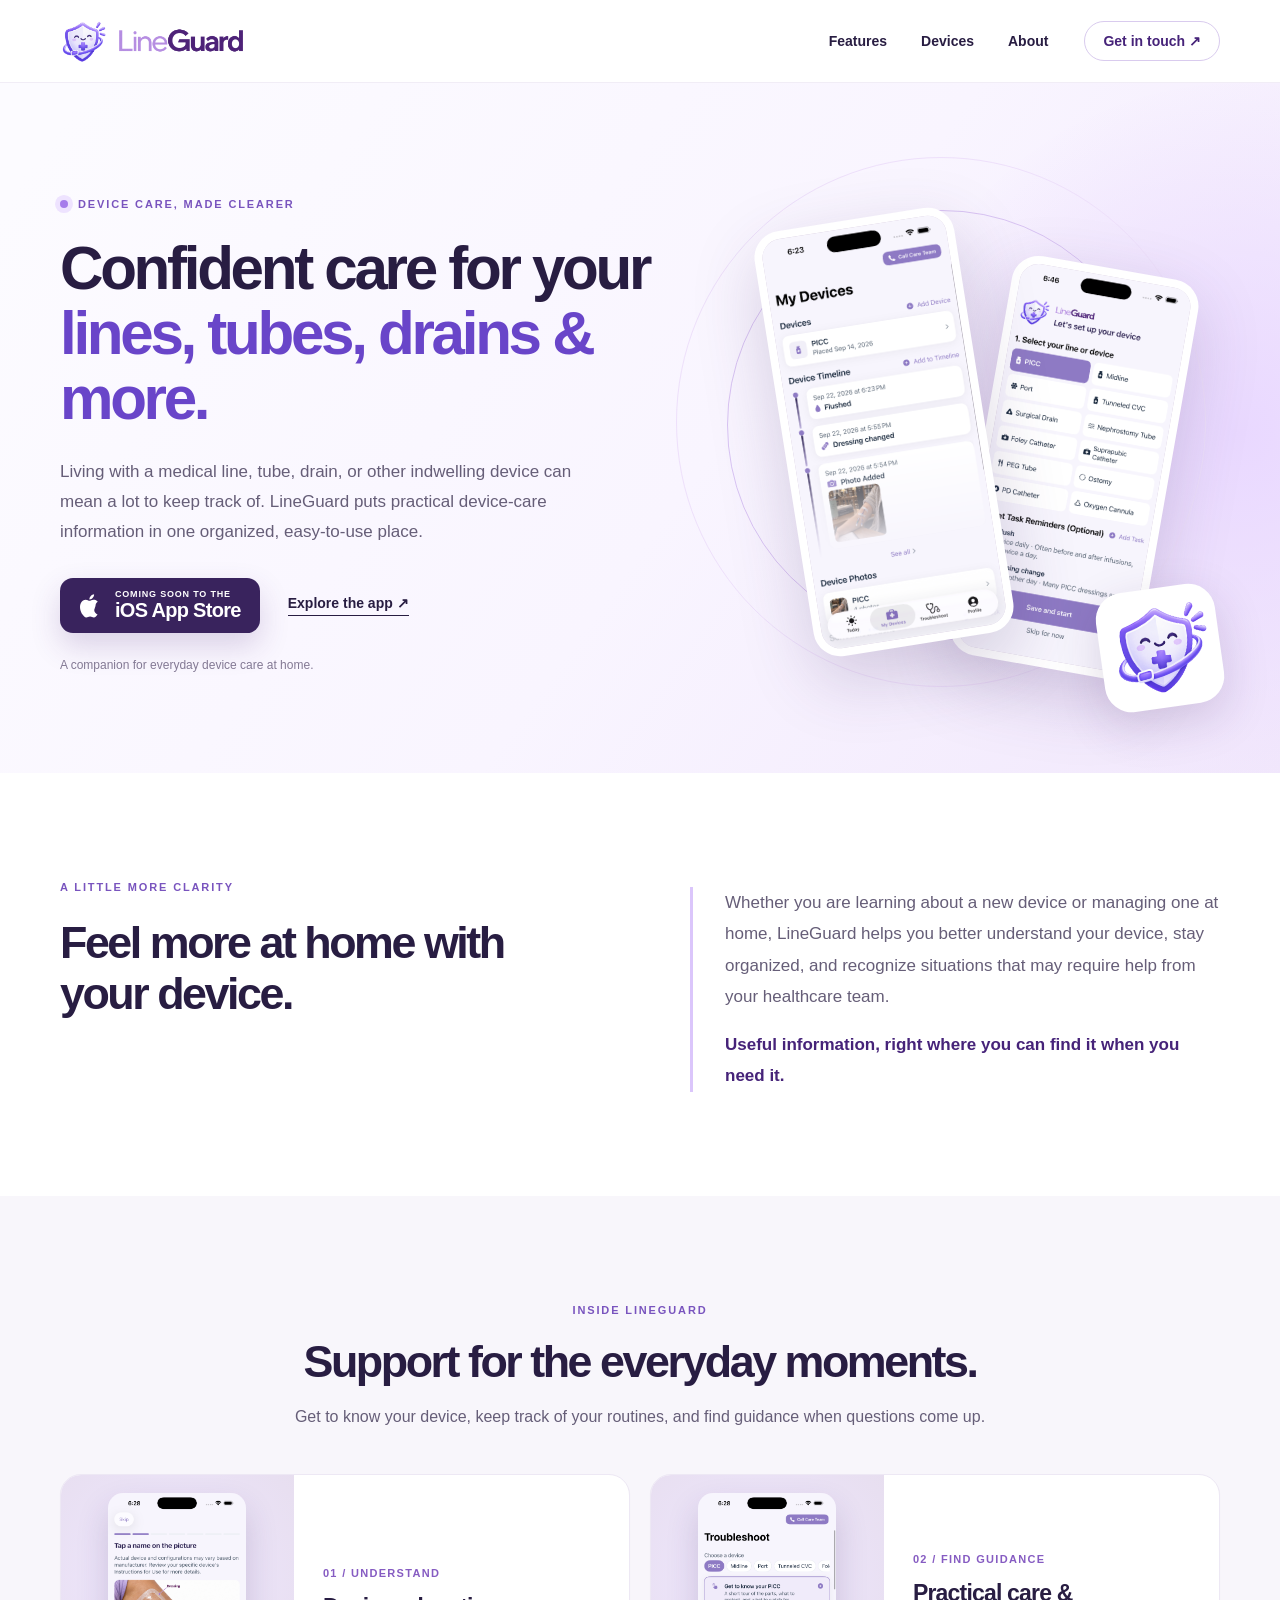
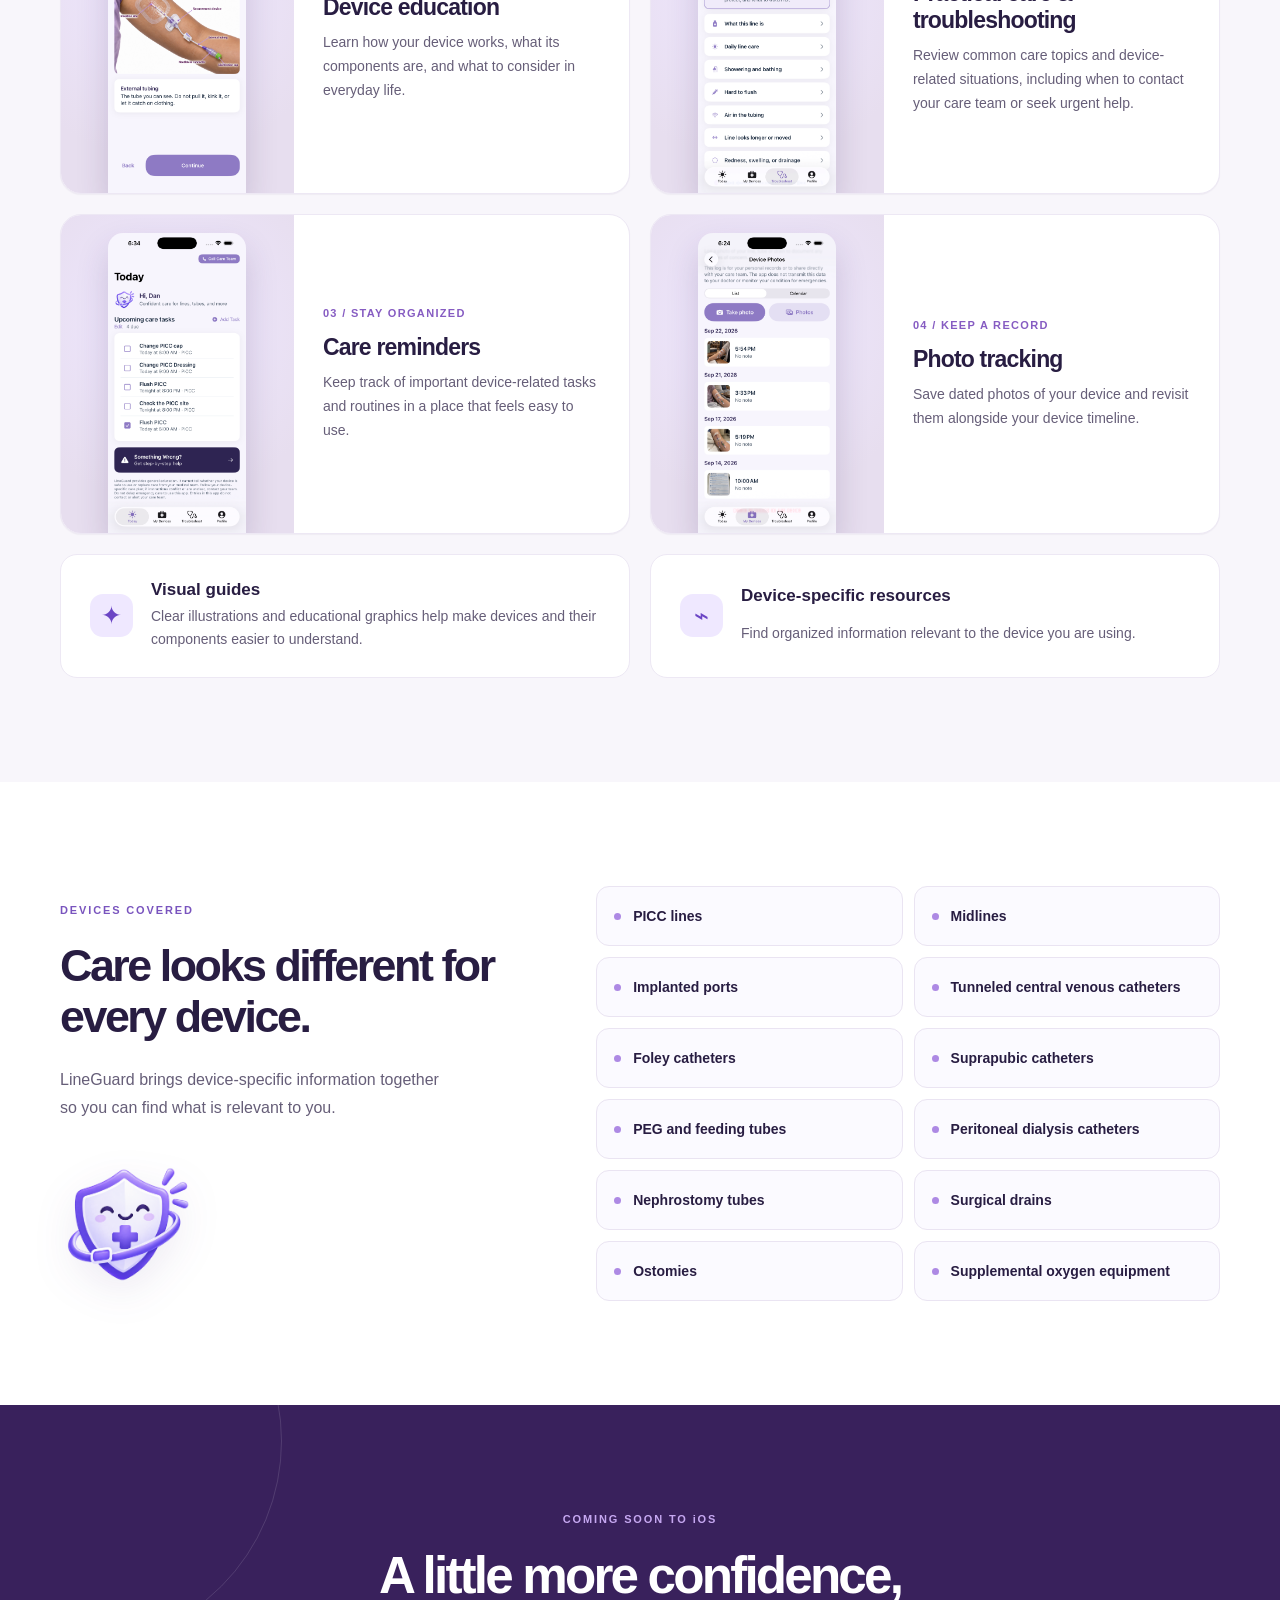
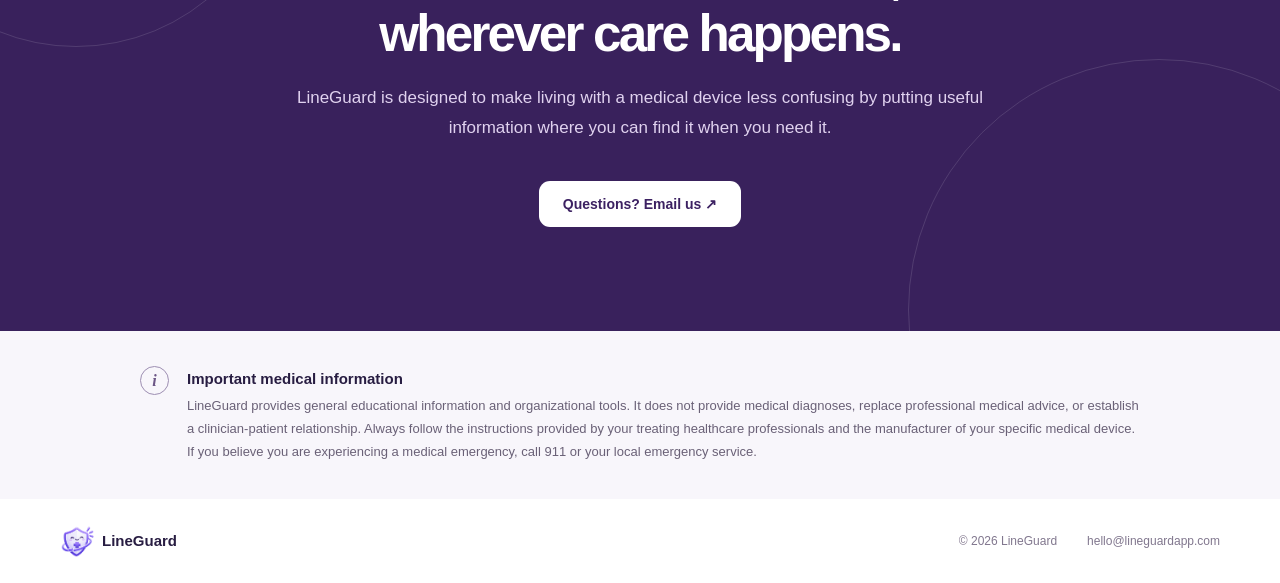
==== index.html @ 3a535b49 "Add files via upload" ====
<!doctype html>
<html lang="en">
<head>
  <meta charset="utf-8">
  <meta name="viewport" content="width=device-width, initial-scale=1">
  <meta name="theme-color" content="#faf8ff">
  <meta name="description" content="LineGuard puts practical care information for medical lines, tubes, drains, and other devices in one organized place. Coming soon to the iOS App Store.">
  <meta property="og:title" content="LineGuard — Confident care for your lines, tubes, drains & more">
  <meta property="og:description" content="Practical device-care information, visual guides, reminders, and troubleshooting support in one organized place.">
  <meta property="og:type" content="website">
  <meta property="og:image" content="https://lineguardapp.com/lineguard-preview.jpg">
  <link rel="icon" href="favicon.png" type="image/png">
  <link rel="stylesheet" href="styles.css">
  <title>LineGuard — Device care, made clearer</title>
</head>
<body>
  <a class="skip-link" href="#main">Skip to content</a>
  <header class="site-header">
    <div class="shell header-inner">
      <a class="brand" href="#top" aria-label="LineGuard home">
        <img class="brand-icon" src="lineguard-logo.png" alt="" width="46" height="46">
        <img class="brand-wordmark" src="lineguard-wordmark.png" alt="LineGuard" width="148" height="49">
      </a>
      <nav aria-label="Main navigation">
        <a href="#features">Features</a>
        <a href="#devices">Devices</a>
        <a href="#about">About</a>
      </nav>
      <a class="header-contact" href="mailto:hello@lineguardapp.com">Get in touch <span aria-hidden="true">↗</span></a>
    </div>
  </header>

  <main id="main">
    <section class="hero" id="top" aria-labelledby="hero-title">
      <div class="hero-glow" aria-hidden="true"></div>
      <div class="shell hero-grid">
        <div class="hero-copy">
          <span class="eyebrow"><span class="eyebrow-dot"></span> DEVICE CARE, MADE CLEARER</span>
          <h1 id="hero-title">Confident care for your <em>lines, tubes, drains &amp; more.</em></h1>
          <p class="hero-lead">Living with a medical line, tube, drain, or other indwelling device can mean a lot to keep track of. LineGuard puts practical device-care information in one organized, easy-to-use place.</p>
          <div class="hero-actions">
            <span class="soon-button"><svg viewBox="0 0 24 24" aria-hidden="true"><path d="M16.7 12.8c0-2.3 1.9-3.4 2-3.5-1.1-1.6-2.8-1.8-3.4-1.8-1.5-.2-2.9.9-3.7.9-.8 0-1.9-.9-3.2-.9-1.7 0-3.2 1-4.1 2.5-1.8 3.1-.5 7.7 1.3 10.2.9 1.2 1.9 2.5 3.2 2.5 1.3-.1 1.8-.8 3.3-.8 1.4 0 1.9.8 3.2.8 1.4 0 2.3-1.3 3.2-2.6-.9-.4-2.9-1.4-2.9-3.8ZM14.4 5.8c.7-.8 1.2-1.9 1.1-3-.9.1-2.1.7-2.8 1.5-.7.7-1.3 1.9-1.2 2.9 1.1.1 2.1-.5 2.9-1.4Z" fill="currentColor"/></svg><span><small>COMING SOON TO THE</small><strong>iOS App Store</strong></span></span>
            <a class="text-link" href="#features">Explore the app <span aria-hidden="true">↗</span></a>
          </div>
          <p class="hero-note">A companion for everyday device care at home.</p>
        </div>
        <div class="hero-art" aria-label="Previews of the LineGuard app">
          <div class="orbit orbit-one" aria-hidden="true"></div><div class="orbit orbit-two" aria-hidden="true"></div>
          <div class="hero-photo hero-photo-back"><img src="device-options.png" alt="LineGuard device selection and reminder setup screen" width="942" height="2048"></div>
          <div class="hero-photo hero-photo-front"><img src="my-devices.png" alt="LineGuard My Devices and timeline screen" width="942" height="2048"></div>
          <div class="mascot-sticker"><img src="lineguard-logo.png" alt="" width="110" height="110"></div>
        </div>
      </div>
    </section>

    <section class="intro section-pad" id="about" aria-labelledby="intro-title">
      <div class="shell intro-grid">
        <div><span class="section-kicker">A LITTLE MORE CLARITY</span><h2 id="intro-title">Feel more at home with your device.</h2></div>
        <div class="intro-text"><p>Whether you are learning about a new device or managing one at home, LineGuard helps you better understand your device, stay organized, and recognize situations that may require help from your healthcare team.</p><p>Useful information, right where you can find it when you need it.</p></div>
      </div>
    </section>

    <section class="features section-pad" id="features" aria-labelledby="features-title">
      <div class="shell">
        <div class="section-heading"><span class="section-kicker">INSIDE LINEGUARD</span><h2 id="features-title">Support for the everyday moments.</h2><p>Get to know your device, keep track of your routines, and find guidance when questions come up.</p></div>
        <div class="feature-grid">
          <article class="feature-card feature-card-image"><div class="feature-visual"><img src="meet-picc-2.png" alt="LineGuard visual guide labeling the parts of a PICC line" loading="lazy" width="942" height="2048"></div><div class="feature-body"><span class="feature-number">01 / UNDERSTAND</span><h3>Device education</h3><p>Learn how your device works, what its components are, and what to consider in everyday life.</p></div></article>
          <article class="feature-card feature-card-image"><div class="feature-visual"><img src="troubleshoot.png" alt="LineGuard troubleshooting topics for a PICC line" loading="lazy" width="942" height="2048"></div><div class="feature-body"><span class="feature-number">02 / FIND GUIDANCE</span><h3>Practical care &amp; troubleshooting</h3><p>Review common care topics and device-related situations, including when to contact your care team or seek urgent help.</p></div></article>
          <article class="feature-card feature-card-image"><div class="feature-visual"><img src="today.png" alt="LineGuard Today screen with care tasks and reminders" loading="lazy" width="942" height="2048"></div><div class="feature-body"><span class="feature-number">03 / STAY ORGANIZED</span><h3>Care reminders</h3><p>Keep track of important device-related tasks and routines in a place that feels easy to use.</p></div></article>
          <article class="feature-card feature-card-image"><div class="feature-visual"><img src="device-photos.png" alt="LineGuard photo log showing dated device photos" loading="lazy" width="942" height="2048"></div><div class="feature-body"><span class="feature-number">04 / KEEP A RECORD</span><h3>Photo tracking</h3><p>Save dated photos of your device and revisit them alongside your device timeline.</p></div></article>
        </div>
        <div class="more-features" aria-label="More LineGuard features"><div><span class="mini-icon" aria-hidden="true">✦</span><h3>Visual guides</h3><p>Clear illustrations and educational graphics help make devices and their components easier to understand.</p></div><div><span class="mini-icon" aria-hidden="true">⌁</span><h3>Device-specific resources</h3><p>Find organized information relevant to the device you are using.</p></div></div>
      </div>
    </section>

    <section class="devices section-pad" id="devices" aria-labelledby="devices-title">
      <div class="shell devices-grid"><div class="devices-copy"><span class="section-kicker">DEVICES COVERED</span><h2 id="devices-title">Care looks different for every device.</h2><p>LineGuard brings device-specific information together so you can find what is relevant to you.</p><img class="devices-mascot" src="lineguard-logo.png" alt="" loading="lazy" width="190" height="190"></div>
        <div class="device-list" role="list"><span role="listitem">PICC lines</span><span role="listitem">Midlines</span><span role="listitem">Implanted ports</span><span role="listitem">Tunneled central venous catheters</span><span role="listitem">Foley catheters</span><span role="listitem">Suprapubic catheters</span><span role="listitem">PEG and feeding tubes</span><span role="listitem">Peritoneal dialysis catheters</span><span role="listitem">Nephrostomy tubes</span><span role="listitem">Surgical drains</span><span role="listitem">Ostomies</span><span role="listitem">Supplemental oxygen equipment</span></div>
      </div>
    </section>

    <section class="closing section-pad" aria-labelledby="closing-title"><div class="shell closing-inner"><span class="section-kicker">COMING SOON TO iOS</span><h2 id="closing-title">A little more confidence, wherever care happens.</h2><p>LineGuard is designed to make living with a medical device less confusing by putting useful information where you can find it when you need it.</p><a class="closing-contact" href="mailto:hello@lineguardapp.com">Questions? Email us <span aria-hidden="true">↗</span></a></div></section>

    <section class="disclaimer" aria-labelledby="disclaimer-title"><div class="shell disclaimer-inner"><span class="disclaimer-symbol" aria-hidden="true">i</span><div><h2 id="disclaimer-title">Important medical information</h2><p>LineGuard provides general educational information and organizational tools. It does not provide medical diagnoses, replace professional medical advice, or establish a clinician-patient relationship. Always follow the instructions provided by your treating healthcare professionals and the manufacturer of your specific medical device. If you believe you are experiencing a medical emergency, call 911 or your local emergency service.</p></div></div></section>
  </main>

  <footer class="site-footer"><div class="shell footer-inner"><a class="footer-brand" href="#top"><img src="lineguard-logo.png" alt="" width="34" height="34"><span>LineGuard</span></a><span>© <span id="year">2026</span> LineGuard</span><a href="mailto:hello@lineguardapp.com">hello@lineguardapp.com</a></div></footer>
  <script>document.getElementById('year').textContent = new Date().getFullYear();</script>
</body>
</html>
---- styles.css ----
:root{--ink:#281d42;--muted:#665e78;--purple:#6945c9;--deep:#462379;--lav:#f1eaff;--line:#e9e3f0;--shell:1160px}*{box-sizing:border-box}html{scroll-behavior:smooth}body{margin:0;background:#fff;color:var(--ink);font-family:Inter,ui-sans-serif,-apple-system,BlinkMacSystemFont,"Segoe UI",sans-serif;-webkit-font-smoothing:antialiased}a{color:inherit}img{max-width:100%;display:block}.shell{width:min(var(--shell),calc(100% - 64px));margin-inline:auto}.skip-link{position:absolute;left:12px;top:-80px;padding:12px;background:#fff;z-index:99}.skip-link:focus{top:12px}.site-header{position:relative;z-index:5;background:#fff;border-bottom:1px solid #f1edf6}.header-inner{min-height:82px;display:flex;align-items:center;gap:36px}.brand{display:flex;align-items:center;gap:7px;text-decoration:none;flex-shrink:0}.brand-icon{width:46px;height:46px;object-fit:contain}.brand-wordmark{width:136px;height:auto}.site-header nav{display:flex;gap:34px;margin-left:auto}.site-header nav a,.header-contact{font-size:14px;font-weight:650;text-decoration:none}.site-header nav a:hover,.text-link:hover,.site-footer a:hover{color:var(--purple)}.header-contact{padding:11px 18px;border:1px solid #d9cbee;border-radius:100px;color:var(--deep);white-space:nowrap}.header-contact:hover{background:#f8f4ff}.hero{position:relative;overflow:hidden;background:linear-gradient(126deg,#fcfbff 5%,#f9f5ff 55%,#f1e7fc 100%)}.hero-glow{position:absolute;width:700px;height:700px;right:-310px;top:0;border-radius:50%;background:radial-gradient(circle,#e9d8ff 0,transparent 72%);pointer-events:none}.hero-grid{position:relative;display:grid;grid-template-columns:1.08fr .92fr;align-items:center;gap:55px;min-height:660px;padding-block:85px 75px}.hero-copy{position:relative;z-index:2}.eyebrow,.section-kicker{font-size:11px;font-weight:850;letter-spacing:.17em;color:#7954be}.eyebrow{display:inline-flex;align-items:center;gap:10px}.eyebrow-dot{width:8px;height:8px;background:#a67ceb;border-radius:50%;box-shadow:0 0 0 5px #eee3ff}h1,h2,h3,p{margin-top:0}h1,h2{letter-spacing:-.055em}h1{font-size:clamp(44px,4.7vw,68px);line-height:1.08;margin:25px 0 25px;max-width:660px;font-weight:800}h1 em{font-style:normal;color:var(--purple)}.hero-lead{font-size:17px;line-height:1.78;color:var(--muted);max-width:535px}.hero-actions{display:flex;align-items:center;gap:28px;flex-wrap:wrap;margin-top:31px}.soon-button{display:inline-flex;align-items:center;gap:11px;padding:11px 19px 12px 16px;background:#39235d;color:#fff;border-radius:13px;box-shadow:0 13px 30px #4b25752f}.soon-button svg{width:28px;height:28px;flex:none}.soon-button span{display:grid}.soon-button small{font-size:9px;font-weight:650;letter-spacing:.09em}.soon-button strong{font-size:20px;letter-spacing:-.035em;line-height:1.1}.text-link{font-size:14px;font-weight:750;text-decoration:none;border-bottom:1px solid currentColor;padding-bottom:4px}.hero-note{font-size:12px;color:#837994;margin:25px 0 0}.hero-art{height:530px;position:relative;isolation:isolate}.orbit{position:absolute;border-radius:50%;border:1px solid #d9c4f3}.orbit-one{width:430px;height:430px;left:3%;top:8%}.orbit-two{width:530px;height:530px;left:-7%;top:-2%;border-color:#eee0fb}.hero-photo{position:absolute;overflow:hidden;border:8px solid #fff;border-radius:27px;background:#d9cfe1;box-shadow:0 24px 68px #46316a35}.hero-photo img{height:100%;width:100%;object-fit:cover}.hero-photo-front{height:430px;width:202px;left:14%;top:49px;transform:rotate(-9deg);z-index:2}.hero-photo-back{height:405px;width:189px;right:10%;top:97px;transform:rotate(10deg);z-index:1}.mascot-sticker{position:absolute;z-index:3;right:0;bottom:-10px;width:120px;height:120px;background:#fff;border-radius:27px;display:grid;place-items:center;transform:rotate(-8deg);box-shadow:0 15px 45px #39205b2b}.mascot-sticker img{width:100px}.section-pad{padding-block:104px}.intro{background:#fff}.intro-grid{display:grid;grid-template-columns:1fr 1fr;gap:100px;align-items:start}.intro h2,.devices h2{font-size:clamp(36px,3.5vw,52px);line-height:1.13;margin:22px 0 0}.intro-text{border-left:3px solid #dbc6fb;padding-left:32px;margin-top:10px}.intro-text p{font-size:17px;line-height:1.85;color:var(--muted);margin:0 0 16px}.intro-text p:last-child{margin:0;color:var(--deep);font-weight:650}.features{background:#f8f6fb}.section-heading{max-width:760px;margin:0 auto 43px;text-align:center}.section-heading h2{font-size:clamp(36px,3.5vw,52px);line-height:1.13;margin:18px 0}.section-heading p{color:var(--muted);font-size:16px;line-height:1.65}.feature-grid{display:grid;grid-template-columns:repeat(3,1fr);gap:20px}.feature-card{border-radius:21px;background:#fff;overflow:hidden;box-shadow:0 1px 1px #4933690d;border:1px solid #ede8f4}.feature-visual{height:265px;overflow:hidden;background:#e9e5eb;position:relative}.feature-visual img{width:100%;height:100%;object-fit:cover;object-position:center 18%}.feature-body{padding:30px 29px 32px}.feature-number{font-size:11px;color:#865cc2;font-weight:850;letter-spacing:.12em}.feature-body h3{font-size:23px;letter-spacing:-.035em;margin:13px 0 10px}.feature-body p,.more-features p{font-size:14px;line-height:1.7;color:var(--muted);margin:0}.more-features{display:grid;grid-template-columns:1fr 1fr;gap:20px;margin-top:20px}.more-features>div{background:#fff;border:1px solid #ede8f4;border-radius:17px;padding:25px 29px;display:grid;grid-template-columns:47px 1fr;column-gap:14px;align-items:center}.mini-icon{grid-row:span 2;width:43px;height:43px;border-radius:13px;background:#efe8ff;color:#6b45c5;display:grid;place-items:center;font-size:25px}.more-features h3{font-size:17px;margin:0 0 5px}.devices{background:#fff}.devices-grid{display:grid;grid-template-columns:.85fr 1.15fr;gap:75px;align-items:center}.devices-copy p{font-size:16px;line-height:1.8;color:var(--muted);max-width:380px;margin:24px 0 12px}.devices-mascot{width:130px;margin-top:34px;filter:drop-shadow(0 12px 20px #40257618)}.device-list{display:grid;grid-template-columns:repeat(2,minmax(0,1fr));gap:11px}.device-list span{min-height:60px;display:flex;align-items:center;border:1px solid #eae4f2;border-radius:13px;padding:14px 17px;background:#fbfaff;font-size:14px;font-weight:650;line-height:1.35}.device-list span:before{content:"";width:7px;height:7px;border-radius:50%;background:#ad89e4;margin-right:12px;flex:none}.closing{background:#39215c;color:#fff;text-align:center;position:relative;overflow:hidden}.closing:before,.closing:after{content:"";width:410px;height:410px;border:1px solid #ffffff20;border-radius:50%;position:absolute;top:-170px;left:-130px}.closing:after{top:auto;left:auto;right:-130px;bottom:-230px;width:500px;height:500px}.closing-inner{position:relative;z-index:1;max-width:730px}.closing .section-kicker{color:#c6a8f1}.closing h2{font-size:clamp(39px,4vw,58px);line-height:1.13;margin:20px 0}.closing p{color:#e0d2ef;font-size:17px;line-height:1.75}.closing-contact{display:inline-block;margin-top:22px;padding:15px 24px;background:#fff;border-radius:11px;color:#3c2162;font-size:14px;font-weight:750;text-decoration:none}.closing-contact:hover{background:#f0e6ff}.disclaimer{background:#f8f6fb;padding-block:35px}.disclaimer-inner{display:flex;gap:18px;max-width:1000px}.disclaimer-symbol{display:grid;place-items:center;flex:none;width:29px;height:29px;border:1px solid #9d8eb2;border-radius:50%;font-family:Georgia,serif;font-style:italic;font-weight:700;color:#6c5686}.disclaimer h2{font-size:15px;letter-spacing:0;margin:4px 0 8px}.disclaimer p{font-size:13px;line-height:1.75;color:#6a6177;margin:0}.site-footer{padding:25px 0}.footer-inner{display:flex;align-items:center;gap:30px;font-size:12px;color:#81778e}.footer-brand{display:flex;align-items:center;gap:8px;margin-right:auto;font-weight:800;font-size:15px;color:var(--ink);text-decoration:none}.footer-brand img{width:34px}.site-footer a:last-child{text-decoration:none}@media(max-width:900px){.shell{width:min(var(--shell),calc(100% - 40px))}.header-inner{gap:20px}.site-header nav{gap:18px}.hero-grid{gap:10px;grid-template-columns:1fr .8fr}.hero-art{transform:scale(.78);transform-origin:center}.hero-photo-front{left:-4%}.hero-photo-back{right:-4%}.intro-grid{gap:40px}.devices-grid{gap:35px}.feature-body{padding:22px}.feature-body h3{font-size:19px}.feature-visual{height:220px}}@media(max-width:650px){.site-header nav,.header-contact{display:none}.header-inner{min-height:70px}.brand-icon{width:39px;height:39px}.brand-wordmark{width:122px}.hero-grid{display:flex;flex-direction:column;gap:0;align-items:stretch;padding:66px 0 46px;min-height:0}.hero-copy{text-align:left}.hero h1{font-size:clamp(40px,11vw,56px);max-width:560px;margin:21px 0}.hero-lead{font-size:15px;line-height:1.7}.hero-actions{gap:22px}.hero-art{width:100%;max-width:400px;align-self:center;transform:none;height:420px;margin:20px 0 0}.orbit-one{width:330px;height:330px;left:10%;top:9%}.orbit-two{width:390px;height:390px;left:2%;top:2%}.hero-photo-front{height:340px;width:160px;left:15%;top:35px}.hero-photo-back{height:318px;width:149px;right:12%;top:69px}.mascot-sticker{width:84px;height:84px;right:4%;bottom:0;border-radius:20px}.mascot-sticker img{width:72px}.section-pad{padding-block:73px}.intro-grid,.devices-grid{display:block}.intro h2,.devices h2,.section-heading h2{font-size:37px}.intro-text{margin-top:30px}.intro-text p{font-size:15px}.section-heading{text-align:left;margin-bottom:30px}.section-heading p{font-size:15px}.feature-grid{grid-template-columns:1fr;gap:14px}.feature-card{display:grid;grid-template-columns:42% 58%;min-height:210px}.feature-visual{height:100%;min-height:210px}.feature-body{align-self:center;padding:19px}.feature-body h3{font-size:19px}.feature-body p{font-size:13px}.more-features{grid-template-columns:1fr;gap:12px;margin-top:14px}.more-features>div{padding:19px}.devices-copy p{font-size:15px}.devices-mascot{display:none}.device-list{margin-top:32px;gap:8px}.device-list span{min-height:62px;padding:11px;font-size:12px}.device-list span:before{margin-right:8px}.closing h2{font-size:39px}.closing p{font-size:15px}.footer-inner{flex-wrap:wrap;gap:14px}.footer-brand{width:100%}}@media(max-width:370px){.device-list{grid-template-columns:1fr}.hero-photo-front{left:8%}.hero-photo-back{right:5%}.feature-card{display:block}.feature-visual{height:180px;min-height:0}.hero-actions{gap:16px}}

/* Full app screens and proportionally sized mascot */
.feature-grid{grid-template-columns:repeat(2,minmax(0,1fr))}
.feature-card{display:grid;grid-template-columns:41% 59%;min-height:318px}
.feature-visual{height:100%;min-height:318px;display:grid;place-items:end center;padding:18px 10px 0;background:radial-gradient(circle at 45% 35%,#efe7ff,#e7deef 72%)}
.feature-visual img{display:block;width:auto;height:300px;max-width:96%;object-fit:contain;object-position:bottom center;border-radius:15px 15px 0 0;box-shadow:0 16px 32px #38235930}
.feature-body{align-self:center}
.devices-mascot{width:130px;height:auto;aspect-ratio:1;object-fit:contain}
.mascot-sticker img{height:auto;aspect-ratio:1;object-fit:contain}
@media(max-width:900px){.feature-card{min-height:280px}.feature-visual{min-height:280px}.feature-visual img{height:265px}.feature-body{padding:20px}}
@media(max-width:650px){.feature-grid{grid-template-columns:1fr}.feature-card{display:block;min-height:0}.feature-visual{height:260px;min-height:0}.feature-visual img{height:242px}.feature-body{padding:24px}.feature-body h3{font-size:21px}.feature-body p{font-size:14px}}
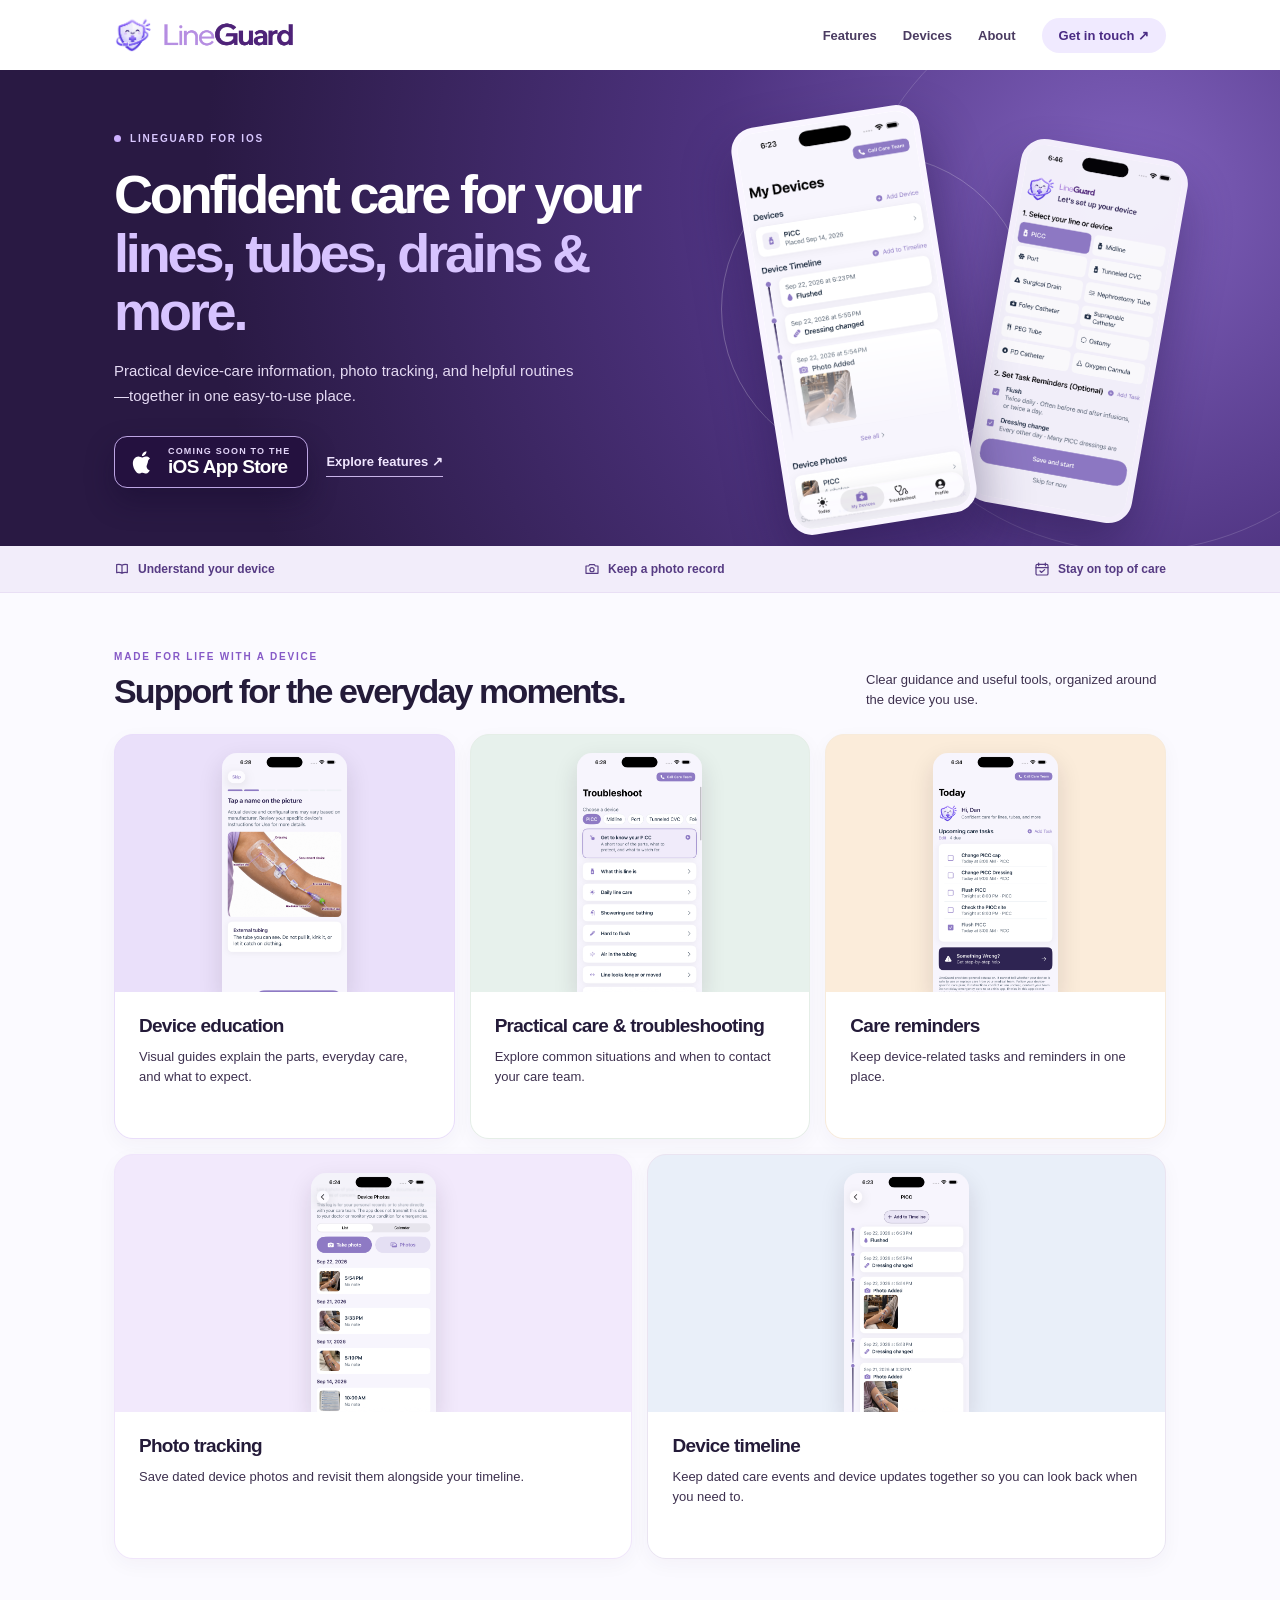
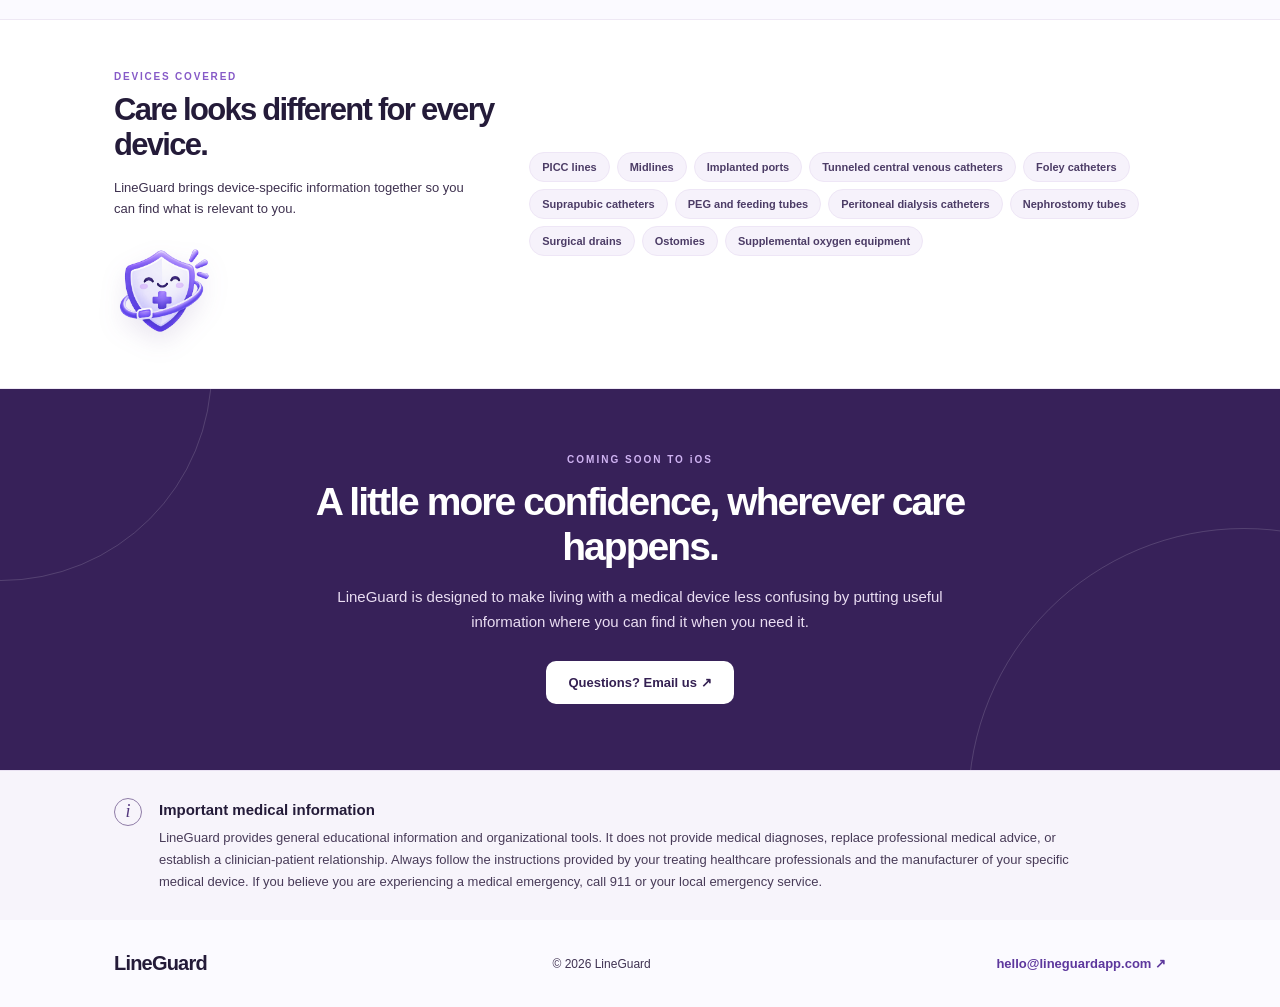
==== commit f9619ac7: "Add files via upload" ====
--- a/index.html
+++ b/index.html
@@ -1,90 +1,40 @@
 <!doctype html>
-<html lang="en">
-<head>
-  <meta charset="utf-8">
-  <meta name="viewport" content="width=device-width, initial-scale=1">
-  <meta name="theme-color" content="#faf8ff">
-  <meta name="description" content="LineGuard puts practical care information for medical lines, tubes, drains, and other devices in one organized place. Coming soon to the iOS App Store.">
-  <meta property="og:title" content="LineGuard — Confident care for your lines, tubes, drains & more">
-  <meta property="og:description" content="Practical device-care information, visual guides, reminders, and troubleshooting support in one organized place.">
-  <meta property="og:type" content="website">
-  <meta property="og:image" content="https://lineguardapp.com/lineguard-preview.jpg">
-  <link rel="icon" href="favicon.png" type="image/png">
-  <link rel="stylesheet" href="styles.css">
-  <title>LineGuard — Device care, made clearer</title>
-</head>
-<body>
-  <a class="skip-link" href="#main">Skip to content</a>
-  <header class="site-header">
-    <div class="shell header-inner">
-      <a class="brand" href="#top" aria-label="LineGuard home">
-        <img class="brand-icon" src="lineguard-logo.png" alt="" width="46" height="46">
-        <img class="brand-wordmark" src="lineguard-wordmark.png" alt="LineGuard" width="148" height="49">
-      </a>
-      <nav aria-label="Main navigation">
-        <a href="#features">Features</a>
-        <a href="#devices">Devices</a>
-        <a href="#about">About</a>
-      </nav>
-      <a class="header-contact" href="mailto:hello@lineguardapp.com">Get in touch <span aria-hidden="true">↗</span></a>
+<html lang="en"><head><meta charset="utf-8"><meta name="viewport" content="width=device-width, initial-scale=1"><meta name="theme-color" content="#2c1b4d">
+<meta name="description" content="LineGuard brings practical information, visual guides, photo tracking, and care reminders for medical lines, tubes, drains, and other devices together in one place. Coming soon to iOS.">
+<meta property="og:title" content="LineGuard — Confident care for your lines, tubes, drains &amp; more"><meta property="og:description" content="Get to know your device, keep track of care, and find useful information when you need it. Coming soon to iOS.">
+<meta property="og:type" content="website"><meta property="og:image" content="https://lineguardapp.com/lineguard-preview.jpg">
+<link rel="icon" href="favicon.png" type="image/png"><link rel="stylesheet" href="styles.css"><title>LineGuard — Confident care for your lines, tubes, drains &amp; more</title></head>
+<body><a class="skip-link" href="#main">Skip to content</a>
+<div id="lg-refresh">
+  <div class="site-header"><header class="lg-header lg-width">
+    <a class="lg-brand" href="#lg-top"><img src="lineguard-logo.png" alt=""><img class="lg-wordmark" src="lineguard-wordmark.png" alt="LineGuard" width="2048" height="682"></a>
+    <nav class="lg-nav" aria-label="Main navigation"><a href="#lg-features">Features</a><a href="#lg-devices">Devices</a><a href="#lg-about">About</a><a class="lg-nav-cta" href="mailto:hello@lineguardapp.com">Get in touch ↗</a></nav>
+  </header></div>
+  <main id="main"><section class="lg-hero" id="lg-top" aria-labelledby="hero-title">
+    <div class="lg-hero-inner lg-width">
+      <div>
+        <div class="lg-eyebrow">LineGuard for iOS</div>
+        <h1 id="hero-title">Confident care for your <span>lines, tubes, drains &amp; more.</span></h1>
+        <p>Practical device-care information, photo tracking, and helpful routines—together in one easy-to-use place.</p>
+        <div class="lg-actions"><span class="lg-soon"><svg viewBox="0 0 24 24" aria-hidden="true" focusable="false"><path d="M16.7 12.8c0-2.3 1.9-3.4 2-3.5-1.1-1.6-2.8-1.8-3.4-1.8-1.5-.2-2.9.9-3.7.9-.8 0-1.9-.9-3.2-.9-1.7 0-3.2 1-4.1 2.5-1.8 3.1-.5 7.7 1.3 10.2.9 1.2 1.9 2.5 3.2 2.5 1.3-.1 1.8-.8 3.3-.8 1.4 0 1.9.8 3.2.8 1.4 0 2.3-1.3 3.2-2.6-.9-.4-2.9-1.4-2.9-3.8ZM14.4 5.8c.7-.8 1.2-1.9 1.1-3-.9.1-2.1.7-2.8 1.5-.7.7-1.3 1.9-1.2 2.9 1.1.1 2.1-.5 2.9-1.4Z" fill="currentColor"/></svg><span class="lg-storecopy"><small>COMING SOON TO THE</small><strong>iOS App Store</strong></span></span><a class="lg-explore" href="#lg-features">Explore features ↗</a></div>
+      </div>
+      <div class="lg-hero-art" aria-label="LineGuard app screens"><div class="lg-orbit"></div><div class="lg-phone lg-phone-two"><img src="device-options.png" alt="Device setup screen"></div><div class="lg-phone lg-phone-one"><img src="my-devices.png" alt="My Devices screen"></div></div>
     </div>
-  </header>
+  </section>
+  <div class="lg-strip"><div class="lg-strip-inner lg-width"><span><svg viewBox="0 0 24 24" aria-hidden="true"><path d="M12 6.5c-2.4-1.6-5.1-1.7-8-1v12c2.9-.7 5.6-.6 8 1 2.4-1.6 5.1-1.7 8-1v-12c-2.9-.7-5.6-.6-8 1Zm0 0v12"/></svg>Understand your device</span><span><svg viewBox="0 0 24 24" aria-hidden="true"><path d="M3 7.5h4l1.5-2h7l1.5 2h4v11H3z"/><circle cx="12" cy="13" r="3.1"/></svg>Keep a photo record</span><span><svg viewBox="0 0 24 24" aria-hidden="true"><rect x="3" y="5" width="18" height="16" rx="2"/><path d="M7 3v4M17 3v4M3 10h18m-12 5 2.2 2.2L16 13"/></svg>Stay on top of care</span></div></div>
+  <section class="lg-main lg-width" id="lg-features" aria-labelledby="features-title">
+    <div class="lg-heading"><div><small>MADE FOR LIFE WITH A DEVICE</small><h2 id="features-title">Support for the everyday moments.</h2></div><p>Clear guidance and useful tools, organized around the device you use.</p></div>
+    <div class="lg-feature-grid">
+      <article class="lg-feature lg-guide"><div class="lg-feature-copy"><h3>Device education</h3><p>Visual guides explain the parts, everyday care, and what to expect.</p></div><img src="meet-picc-2.png" alt="PICC visual guide"></article>
+      <article class="lg-feature lg-trouble"><div class="lg-feature-copy"><h3>Practical care &amp; troubleshooting</h3><p>Explore common situations and when to contact your care team.</p></div><img src="troubleshoot.png" alt="Troubleshooting screen"></article>
+      <article class="lg-feature lg-reminder"><div class="lg-feature-copy"><h3>Care reminders</h3><p>Keep device-related tasks and reminders in one place.</p></div><img src="today.png" alt="Today care tasks screen"></article>
+      <article class="lg-feature lg-photo"><div class="lg-feature-copy"><h3>Photo tracking</h3><p>Save dated device photos and revisit them alongside your timeline.</p></div><img src="device-photos.png" alt="Device photo log"></article>
+      <article class="lg-feature lg-timeline"><div class="lg-feature-copy"><h3>Device timeline</h3><p>Keep dated care events and device updates together so you can look back when you need to.</p></div><img src="device-timeline.png" alt="LineGuard device timeline with dated care events"></article>
+    </div>
+  </section>
+  <section class="lg-device-section" id="lg-devices" aria-labelledby="devices-title"><div class="lg-device-inner lg-width"><div class="lg-device-heading"><small>DEVICES COVERED</small><h2 id="devices-title">Care looks different for every device.</h2><p>LineGuard brings device-specific information together so you can find what is relevant to you.</p><img class="lg-devices-mascot" src="lineguard-logo.png" alt="" /></div><div class="lg-chips" role="list"><span role="listitem">PICC lines</span><span role="listitem">Midlines</span><span role="listitem">Implanted ports</span><span role="listitem">Tunneled central venous catheters</span><span role="listitem">Foley catheters</span><span role="listitem">Suprapubic catheters</span><span role="listitem">PEG and feeding tubes</span><span role="listitem">Peritoneal dialysis catheters</span><span role="listitem">Nephrostomy tubes</span><span role="listitem">Surgical drains</span><span role="listitem">Ostomies</span><span role="listitem">Supplemental oxygen equipment</span></div></div></section>
+  <section class="lg-closing" id="lg-about" aria-labelledby="closing-title"><div class="lg-closing-inner lg-width"><small>COMING SOON TO iOS</small><h2 id="closing-title">A little more confidence, wherever care happens.</h2><p>LineGuard is designed to make living with a medical device less confusing by putting useful information where you can find it when you need it.</p><a href="mailto:hello@lineguardapp.com">Questions? Email us ↗</a></div></section>
+  <section class="lg-disclaimer" aria-labelledby="medical-title"><div class="lg-width lg-disclaimer-inner"><span class="lg-disclaimer-icon" aria-hidden="true">i</span><div><h2 id="medical-title">Important medical information</h2><p>LineGuard provides general educational information and organizational tools. It does not provide medical diagnoses, replace professional medical advice, or establish a clinician-patient relationship. Always follow the instructions provided by your treating healthcare professionals and the manufacturer of your specific medical device. If you believe you are experiencing a medical emergency, call 911 or your local emergency service.</p></div></div></section></main><footer class="lg-footer"><div class="lg-footer-inner lg-width"><strong>LineGuard</strong><span>© 2026 LineGuard</span><a href="mailto:hello@lineguardapp.com">hello@lineguardapp.com ↗</a></div></footer>
+</div>
 
-  <main id="main">
-    <section class="hero" id="top" aria-labelledby="hero-title">
-      <div class="hero-glow" aria-hidden="true"></div>
-      <div class="shell hero-grid">
-        <div class="hero-copy">
-          <span class="eyebrow"><span class="eyebrow-dot"></span> DEVICE CARE, MADE CLEARER</span>
-          <h1 id="hero-title">Confident care for your <em>lines, tubes, drains &amp; more.</em></h1>
-          <p class="hero-lead">Living with a medical line, tube, drain, or other indwelling device can mean a lot to keep track of. LineGuard puts practical device-care information in one organized, easy-to-use place.</p>
-          <div class="hero-actions">
-            <span class="soon-button"><svg viewBox="0 0 24 24" aria-hidden="true"><path d="M16.7 12.8c0-2.3 1.9-3.4 2-3.5-1.1-1.6-2.8-1.8-3.4-1.8-1.5-.2-2.9.9-3.7.9-.8 0-1.9-.9-3.2-.9-1.7 0-3.2 1-4.1 2.5-1.8 3.1-.5 7.7 1.3 10.2.9 1.2 1.9 2.5 3.2 2.5 1.3-.1 1.8-.8 3.3-.8 1.4 0 1.9.8 3.2.8 1.4 0 2.3-1.3 3.2-2.6-.9-.4-2.9-1.4-2.9-3.8ZM14.4 5.8c.7-.8 1.2-1.9 1.1-3-.9.1-2.1.7-2.8 1.5-.7.7-1.3 1.9-1.2 2.9 1.1.1 2.1-.5 2.9-1.4Z" fill="currentColor"/></svg><span><small>COMING SOON TO THE</small><strong>iOS App Store</strong></span></span>
-            <a class="text-link" href="#features">Explore the app <span aria-hidden="true">↗</span></a>
-          </div>
-          <p class="hero-note">A companion for everyday device care at home.</p>
-        </div>
-        <div class="hero-art" aria-label="Previews of the LineGuard app">
-          <div class="orbit orbit-one" aria-hidden="true"></div><div class="orbit orbit-two" aria-hidden="true"></div>
-          <div class="hero-photo hero-photo-back"><img src="device-options.png" alt="LineGuard device selection and reminder setup screen" width="942" height="2048"></div>
-          <div class="hero-photo hero-photo-front"><img src="my-devices.png" alt="LineGuard My Devices and timeline screen" width="942" height="2048"></div>
-          <div class="mascot-sticker"><img src="lineguard-logo.png" alt="" width="110" height="110"></div>
-        </div>
-      </div>
-    </section>
-
-    <section class="intro section-pad" id="about" aria-labelledby="intro-title">
-      <div class="shell intro-grid">
-        <div><span class="section-kicker">A LITTLE MORE CLARITY</span><h2 id="intro-title">Feel more at home with your device.</h2></div>
-        <div class="intro-text"><p>Whether you are learning about a new device or managing one at home, LineGuard helps you better understand your device, stay organized, and recognize situations that may require help from your healthcare team.</p><p>Useful information, right where you can find it when you need it.</p></div>
-      </div>
-    </section>
-
-    <section class="features section-pad" id="features" aria-labelledby="features-title">
-      <div class="shell">
-        <div class="section-heading"><span class="section-kicker">INSIDE LINEGUARD</span><h2 id="features-title">Support for the everyday moments.</h2><p>Get to know your device, keep track of your routines, and find guidance when questions come up.</p></div>
-        <div class="feature-grid">
-          <article class="feature-card feature-card-image"><div class="feature-visual"><img src="meet-picc-2.png" alt="LineGuard visual guide labeling the parts of a PICC line" loading="lazy" width="942" height="2048"></div><div class="feature-body"><span class="feature-number">01 / UNDERSTAND</span><h3>Device education</h3><p>Learn how your device works, what its components are, and what to consider in everyday life.</p></div></article>
-          <article class="feature-card feature-card-image"><div class="feature-visual"><img src="troubleshoot.png" alt="LineGuard troubleshooting topics for a PICC line" loading="lazy" width="942" height="2048"></div><div class="feature-body"><span class="feature-number">02 / FIND GUIDANCE</span><h3>Practical care &amp; troubleshooting</h3><p>Review common care topics and device-related situations, including when to contact your care team or seek urgent help.</p></div></article>
-          <article class="feature-card feature-card-image"><div class="feature-visual"><img src="today.png" alt="LineGuard Today screen with care tasks and reminders" loading="lazy" width="942" height="2048"></div><div class="feature-body"><span class="feature-number">03 / STAY ORGANIZED</span><h3>Care reminders</h3><p>Keep track of important device-related tasks and routines in a place that feels easy to use.</p></div></article>
-          <article class="feature-card feature-card-image"><div class="feature-visual"><img src="device-photos.png" alt="LineGuard photo log showing dated device photos" loading="lazy" width="942" height="2048"></div><div class="feature-body"><span class="feature-number">04 / KEEP A RECORD</span><h3>Photo tracking</h3><p>Save dated photos of your device and revisit them alongside your device timeline.</p></div></article>
-        </div>
-        <div class="more-features" aria-label="More LineGuard features"><div><span class="mini-icon" aria-hidden="true">✦</span><h3>Visual guides</h3><p>Clear illustrations and educational graphics help make devices and their components easier to understand.</p></div><div><span class="mini-icon" aria-hidden="true">⌁</span><h3>Device-specific resources</h3><p>Find organized information relevant to the device you are using.</p></div></div>
-      </div>
-    </section>
-
-    <section class="devices section-pad" id="devices" aria-labelledby="devices-title">
-      <div class="shell devices-grid"><div class="devices-copy"><span class="section-kicker">DEVICES COVERED</span><h2 id="devices-title">Care looks different for every device.</h2><p>LineGuard brings device-specific information together so you can find what is relevant to you.</p><img class="devices-mascot" src="lineguard-logo.png" alt="" loading="lazy" width="190" height="190"></div>
-        <div class="device-list" role="list"><span role="listitem">PICC lines</span><span role="listitem">Midlines</span><span role="listitem">Implanted ports</span><span role="listitem">Tunneled central venous catheters</span><span role="listitem">Foley catheters</span><span role="listitem">Suprapubic catheters</span><span role="listitem">PEG and feeding tubes</span><span role="listitem">Peritoneal dialysis catheters</span><span role="listitem">Nephrostomy tubes</span><span role="listitem">Surgical drains</span><span role="listitem">Ostomies</span><span role="listitem">Supplemental oxygen equipment</span></div>
-      </div>
-    </section>
-
-    <section class="closing section-pad" aria-labelledby="closing-title"><div class="shell closing-inner"><span class="section-kicker">COMING SOON TO iOS</span><h2 id="closing-title">A little more confidence, wherever care happens.</h2><p>LineGuard is designed to make living with a medical device less confusing by putting useful information where you can find it when you need it.</p><a class="closing-contact" href="mailto:hello@lineguardapp.com">Questions? Email us <span aria-hidden="true">↗</span></a></div></section>
-
-    <section class="disclaimer" aria-labelledby="disclaimer-title"><div class="shell disclaimer-inner"><span class="disclaimer-symbol" aria-hidden="true">i</span><div><h2 id="disclaimer-title">Important medical information</h2><p>LineGuard provides general educational information and organizational tools. It does not provide medical diagnoses, replace professional medical advice, or establish a clinician-patient relationship. Always follow the instructions provided by your treating healthcare professionals and the manufacturer of your specific medical device. If you believe you are experiencing a medical emergency, call 911 or your local emergency service.</p></div></div></section>
-  </main>
-
-  <footer class="site-footer"><div class="shell footer-inner"><a class="footer-brand" href="#top"><img src="lineguard-logo.png" alt="" width="34" height="34"><span>LineGuard</span></a><span>© <span id="year">2026</span> LineGuard</span><a href="mailto:hello@lineguardapp.com">hello@lineguardapp.com</a></div></footer>
-  <script>document.getElementById('year').textContent = new Date().getFullYear();</script>
-</body>
-</html>
+<script>document.querySelector('.lg-footer span').textContent = '© ' + new Date().getFullYear() + ' LineGuard';</script></body></html>
--- a/styles.css
+++ b/styles.css
@@ -1,12 +1,148 @@
-:root{--ink:#281d42;--muted:#665e78;--purple:#6945c9;--deep:#462379;--lav:#f1eaff;--line:#e9e3f0;--shell:1160px}*{box-sizing:border-box}html{scroll-behavior:smooth}body{margin:0;background:#fff;color:var(--ink);font-family:Inter,ui-sans-serif,-apple-system,BlinkMacSystemFont,"Segoe UI",sans-serif;-webkit-font-smoothing:antialiased}a{color:inherit}img{max-width:100%;display:block}.shell{width:min(var(--shell),calc(100% - 64px));margin-inline:auto}.skip-link{position:absolute;left:12px;top:-80px;padding:12px;background:#fff;z-index:99}.skip-link:focus{top:12px}.site-header{position:relative;z-index:5;background:#fff;border-bottom:1px solid #f1edf6}.header-inner{min-height:82px;display:flex;align-items:center;gap:36px}.brand{display:flex;align-items:center;gap:7px;text-decoration:none;flex-shrink:0}.brand-icon{width:46px;height:46px;object-fit:contain}.brand-wordmark{width:136px;height:auto}.site-header nav{display:flex;gap:34px;margin-left:auto}.site-header nav a,.header-contact{font-size:14px;font-weight:650;text-decoration:none}.site-header nav a:hover,.text-link:hover,.site-footer a:hover{color:var(--purple)}.header-contact{padding:11px 18px;border:1px solid #d9cbee;border-radius:100px;color:var(--deep);white-space:nowrap}.header-contact:hover{background:#f8f4ff}.hero{position:relative;overflow:hidden;background:linear-gradient(126deg,#fcfbff 5%,#f9f5ff 55%,#f1e7fc 100%)}.hero-glow{position:absolute;width:700px;height:700px;right:-310px;top:0;border-radius:50%;background:radial-gradient(circle,#e9d8ff 0,transparent 72%);pointer-events:none}.hero-grid{position:relative;display:grid;grid-template-columns:1.08fr .92fr;align-items:center;gap:55px;min-height:660px;padding-block:85px 75px}.hero-copy{position:relative;z-index:2}.eyebrow,.section-kicker{font-size:11px;font-weight:850;letter-spacing:.17em;color:#7954be}.eyebrow{display:inline-flex;align-items:center;gap:10px}.eyebrow-dot{width:8px;height:8px;background:#a67ceb;border-radius:50%;box-shadow:0 0 0 5px #eee3ff}h1,h2,h3,p{margin-top:0}h1,h2{letter-spacing:-.055em}h1{font-size:clamp(44px,4.7vw,68px);line-height:1.08;margin:25px 0 25px;max-width:660px;font-weight:800}h1 em{font-style:normal;color:var(--purple)}.hero-lead{font-size:17px;line-height:1.78;color:var(--muted);max-width:535px}.hero-actions{display:flex;align-items:center;gap:28px;flex-wrap:wrap;margin-top:31px}.soon-button{display:inline-flex;align-items:center;gap:11px;padding:11px 19px 12px 16px;background:#39235d;color:#fff;border-radius:13px;box-shadow:0 13px 30px #4b25752f}.soon-button svg{width:28px;height:28px;flex:none}.soon-button span{display:grid}.soon-button small{font-size:9px;font-weight:650;letter-spacing:.09em}.soon-button strong{font-size:20px;letter-spacing:-.035em;line-height:1.1}.text-link{font-size:14px;font-weight:750;text-decoration:none;border-bottom:1px solid currentColor;padding-bottom:4px}.hero-note{font-size:12px;color:#837994;margin:25px 0 0}.hero-art{height:530px;position:relative;isolation:isolate}.orbit{position:absolute;border-radius:50%;border:1px solid #d9c4f3}.orbit-one{width:430px;height:430px;left:3%;top:8%}.orbit-two{width:530px;height:530px;left:-7%;top:-2%;border-color:#eee0fb}.hero-photo{position:absolute;overflow:hidden;border:8px solid #fff;border-radius:27px;background:#d9cfe1;box-shadow:0 24px 68px #46316a35}.hero-photo img{height:100%;width:100%;object-fit:cover}.hero-photo-front{height:430px;width:202px;left:14%;top:49px;transform:rotate(-9deg);z-index:2}.hero-photo-back{height:405px;width:189px;right:10%;top:97px;transform:rotate(10deg);z-index:1}.mascot-sticker{position:absolute;z-index:3;right:0;bottom:-10px;width:120px;height:120px;background:#fff;border-radius:27px;display:grid;place-items:center;transform:rotate(-8deg);box-shadow:0 15px 45px #39205b2b}.mascot-sticker img{width:100px}.section-pad{padding-block:104px}.intro{background:#fff}.intro-grid{display:grid;grid-template-columns:1fr 1fr;gap:100px;align-items:start}.intro h2,.devices h2{font-size:clamp(36px,3.5vw,52px);line-height:1.13;margin:22px 0 0}.intro-text{border-left:3px solid #dbc6fb;padding-left:32px;margin-top:10px}.intro-text p{font-size:17px;line-height:1.85;color:var(--muted);margin:0 0 16px}.intro-text p:last-child{margin:0;color:var(--deep);font-weight:650}.features{background:#f8f6fb}.section-heading{max-width:760px;margin:0 auto 43px;text-align:center}.section-heading h2{font-size:clamp(36px,3.5vw,52px);line-height:1.13;margin:18px 0}.section-heading p{color:var(--muted);font-size:16px;line-height:1.65}.feature-grid{display:grid;grid-template-columns:repeat(3,1fr);gap:20px}.feature-card{border-radius:21px;background:#fff;overflow:hidden;box-shadow:0 1px 1px #4933690d;border:1px solid #ede8f4}.feature-visual{height:265px;overflow:hidden;background:#e9e5eb;position:relative}.feature-visual img{width:100%;height:100%;object-fit:cover;object-position:center 18%}.feature-body{padding:30px 29px 32px}.feature-number{font-size:11px;color:#865cc2;font-weight:850;letter-spacing:.12em}.feature-body h3{font-size:23px;letter-spacing:-.035em;margin:13px 0 10px}.feature-body p,.more-features p{font-size:14px;line-height:1.7;color:var(--muted);margin:0}.more-features{display:grid;grid-template-columns:1fr 1fr;gap:20px;margin-top:20px}.more-features>div{background:#fff;border:1px solid #ede8f4;border-radius:17px;padding:25px 29px;display:grid;grid-template-columns:47px 1fr;column-gap:14px;align-items:center}.mini-icon{grid-row:span 2;width:43px;height:43px;border-radius:13px;background:#efe8ff;color:#6b45c5;display:grid;place-items:center;font-size:25px}.more-features h3{font-size:17px;margin:0 0 5px}.devices{background:#fff}.devices-grid{display:grid;grid-template-columns:.85fr 1.15fr;gap:75px;align-items:center}.devices-copy p{font-size:16px;line-height:1.8;color:var(--muted);max-width:380px;margin:24px 0 12px}.devices-mascot{width:130px;margin-top:34px;filter:drop-shadow(0 12px 20px #40257618)}.device-list{display:grid;grid-template-columns:repeat(2,minmax(0,1fr));gap:11px}.device-list span{min-height:60px;display:flex;align-items:center;border:1px solid #eae4f2;border-radius:13px;padding:14px 17px;background:#fbfaff;font-size:14px;font-weight:650;line-height:1.35}.device-list span:before{content:"";width:7px;height:7px;border-radius:50%;background:#ad89e4;margin-right:12px;flex:none}.closing{background:#39215c;color:#fff;text-align:center;position:relative;overflow:hidden}.closing:before,.closing:after{content:"";width:410px;height:410px;border:1px solid #ffffff20;border-radius:50%;position:absolute;top:-170px;left:-130px}.closing:after{top:auto;left:auto;right:-130px;bottom:-230px;width:500px;height:500px}.closing-inner{position:relative;z-index:1;max-width:730px}.closing .section-kicker{color:#c6a8f1}.closing h2{font-size:clamp(39px,4vw,58px);line-height:1.13;margin:20px 0}.closing p{color:#e0d2ef;font-size:17px;line-height:1.75}.closing-contact{display:inline-block;margin-top:22px;padding:15px 24px;background:#fff;border-radius:11px;color:#3c2162;font-size:14px;font-weight:750;text-decoration:none}.closing-contact:hover{background:#f0e6ff}.disclaimer{background:#f8f6fb;padding-block:35px}.disclaimer-inner{display:flex;gap:18px;max-width:1000px}.disclaimer-symbol{display:grid;place-items:center;flex:none;width:29px;height:29px;border:1px solid #9d8eb2;border-radius:50%;font-family:Georgia,serif;font-style:italic;font-weight:700;color:#6c5686}.disclaimer h2{font-size:15px;letter-spacing:0;margin:4px 0 8px}.disclaimer p{font-size:13px;line-height:1.75;color:#6a6177;margin:0}.site-footer{padding:25px 0}.footer-inner{display:flex;align-items:center;gap:30px;font-size:12px;color:#81778e}.footer-brand{display:flex;align-items:center;gap:8px;margin-right:auto;font-weight:800;font-size:15px;color:var(--ink);text-decoration:none}.footer-brand img{width:34px}.site-footer a:last-child{text-decoration:none}@media(max-width:900px){.shell{width:min(var(--shell),calc(100% - 40px))}.header-inner{gap:20px}.site-header nav{gap:18px}.hero-grid{gap:10px;grid-template-columns:1fr .8fr}.hero-art{transform:scale(.78);transform-origin:center}.hero-photo-front{left:-4%}.hero-photo-back{right:-4%}.intro-grid{gap:40px}.devices-grid{gap:35px}.feature-body{padding:22px}.feature-body h3{font-size:19px}.feature-visual{height:220px}}@media(max-width:650px){.site-header nav,.header-contact{display:none}.header-inner{min-height:70px}.brand-icon{width:39px;height:39px}.brand-wordmark{width:122px}.hero-grid{display:flex;flex-direction:column;gap:0;align-items:stretch;padding:66px 0 46px;min-height:0}.hero-copy{text-align:left}.hero h1{font-size:clamp(40px,11vw,56px);max-width:560px;margin:21px 0}.hero-lead{font-size:15px;line-height:1.7}.hero-actions{gap:22px}.hero-art{width:100%;max-width:400px;align-self:center;transform:none;height:420px;margin:20px 0 0}.orbit-one{width:330px;height:330px;left:10%;top:9%}.orbit-two{width:390px;height:390px;left:2%;top:2%}.hero-photo-front{height:340px;width:160px;left:15%;top:35px}.hero-photo-back{height:318px;width:149px;right:12%;top:69px}.mascot-sticker{width:84px;height:84px;right:4%;bottom:0;border-radius:20px}.mascot-sticker img{width:72px}.section-pad{padding-block:73px}.intro-grid,.devices-grid{display:block}.intro h2,.devices h2,.section-heading h2{font-size:37px}.intro-text{margin-top:30px}.intro-text p{font-size:15px}.section-heading{text-align:left;margin-bottom:30px}.section-heading p{font-size:15px}.feature-grid{grid-template-columns:1fr;gap:14px}.feature-card{display:grid;grid-template-columns:42% 58%;min-height:210px}.feature-visual{height:100%;min-height:210px}.feature-body{align-self:center;padding:19px}.feature-body h3{font-size:19px}.feature-body p{font-size:13px}.more-features{grid-template-columns:1fr;gap:12px;margin-top:14px}.more-features>div{padding:19px}.devices-copy p{font-size:15px}.devices-mascot{display:none}.device-list{margin-top:32px;gap:8px}.device-list span{min-height:62px;padding:11px;font-size:12px}.device-list span:before{margin-right:8px}.closing h2{font-size:39px}.closing p{font-size:15px}.footer-inner{flex-wrap:wrap;gap:14px}.footer-brand{width:100%}}@media(max-width:370px){.device-list{grid-template-columns:1fr}.hero-photo-front{left:8%}.hero-photo-back{right:5%}.feature-card{display:block}.feature-visual{height:180px;min-height:0}.hero-actions{gap:16px}}
+#lg-refresh{--lg-ink:#241b39;--lg-purple:#6944c6;--lg-dark:#2c1b4d;--lg-lav:#f0e9ff;--lg-bg:#fbfaff;--lg-muted:#6e647c;font-family:Inter,ui-sans-serif,-apple-system,BlinkMacSystemFont,"Segoe UI",sans-serif;color:var(--lg-ink);background:var(--lg-bg);border-radius:16px;overflow:hidden;box-shadow:0 20px 70px #30254c20}
+    #lg-refresh *{box-sizing:border-box}
+    #lg-refresh .lg-width{max-width:1024px;margin:auto;padding-left:44px;padding-right:44px}
+    #lg-refresh .lg-header{background:#fff;display:flex;align-items:center;justify-content:space-between;min-height:70px}
+    #lg-refresh .lg-brand{display:flex;align-items:center;gap:7px;text-decoration:none;color:var(--lg-ink);font-size:22px;font-weight:750;letter-spacing:-.05em}
+    #lg-refresh .lg-brand img{width:37px;height:37px;object-fit:contain}
+    #lg-refresh .lg-brand b{color:var(--lg-purple)}
+    #lg-refresh .lg-nav{display:flex;align-items:center;gap:26px;color:#4a3b61;font-size:13px;font-weight:600}
+    #lg-refresh .lg-nav a{text-decoration:none;color:inherit}
+    #lg-refresh .lg-nav .lg-nav-cta{padding:10px 17px;border-radius:99px;background:#f0eaff;color:#4b2c85}
+    #lg-refresh .lg-hero{background:radial-gradient(circle at 88% 25%,#8061bd 0%,#4e3380 35%,#291943 78%);color:#fff;position:relative;overflow:hidden}
+    #lg-refresh .lg-hero:after{content:"";position:absolute;width:570px;height:570px;border:1px solid #ffffff27;border-radius:50%;right:-140px;top:-90px;pointer-events:none}
+    #lg-refresh .lg-hero-inner{min-height:476px;display:grid;grid-template-columns:55% 45%;align-items:center;position:relative;z-index:1}
+    #lg-refresh .lg-eyebrow{display:inline-flex;align-items:center;gap:9px;text-transform:uppercase;letter-spacing:.18em;font-size:10px;font-weight:750;color:#d9c8ff}
+    #lg-refresh .lg-eyebrow:before{content:"";width:7px;height:7px;background:#cdb0ff;border-radius:50%}
+    #lg-refresh h1,#lg-refresh h2,#lg-refresh h3,#lg-refresh p{margin:0}
+    #lg-refresh .lg-hero h1{font-size:clamp(38px,4.35vw,54px);line-height:1.08;letter-spacing:-.058em;font-weight:760;max-width:540px;margin:19px 0 19px}
+    #lg-refresh .lg-hero h1 span{color:#cfb9ff}
+    #lg-refresh .lg-hero p{color:#e5daf4;font-size:15px;line-height:1.65;max-width:470px}
+    #lg-refresh .lg-actions{display:flex;gap:18px;align-items:center;margin-top:27px;flex-wrap:wrap}
+    #lg-refresh .lg-soon{display:inline-flex;align-items:center;gap:9px;background:#fff;color:#342059;border-radius:11px;padding:12px 16px;font-size:13px;font-weight:750;box-shadow:0 12px 35px #1c113445}
+    #lg-refresh .lg-soon i{width:17px;height:17px}
+    #lg-refresh .lg-explore{color:#f0e5ff;text-decoration:none;font-size:13px;font-weight:700;border-bottom:1px solid #c9b4e9;padding:7px 0}
+    #lg-refresh .lg-hero-art{height:476px;position:relative}
+    #lg-refresh .lg-phone{position:absolute;overflow:hidden;border:6px solid #f9f5ff;border-radius:24px;background:#fff;box-shadow:0 27px 54px #1c0e3e6b;transform-origin:center}
+    #lg-refresh .lg-phone img{display:block;width:100%;height:100%;object-fit:cover}
+    #lg-refresh .lg-phone-one{width:190px;height:412px;left:14%;top:44px;transform:rotate(-9deg);z-index:2}
+    #lg-refresh .lg-phone-two{width:169px;height:368px;right:1%;top:77px;transform:rotate(10deg);z-index:1;opacity:.96}
+    #lg-refresh .lg-orbit{position:absolute;width:310px;height:310px;border:1px solid #ffffff40;border-radius:50%;left:6%;top:84px}
+    #lg-refresh .lg-strip{background:#f2edfa;border-bottom:1px solid #e9dff5}
+    #lg-refresh .lg-strip-inner{display:flex;justify-content:space-between;gap:12px;padding-top:15px;padding-bottom:15px;color:#563b83;font-size:12px;font-weight:690}
+    #lg-refresh .lg-strip span{display:inline-flex;align-items:center;gap:8px;white-space:nowrap}
+    #lg-refresh .lg-strip i{width:15px;height:15px;color:#7d58bb}
+    #lg-refresh .lg-main{padding-top:58px;padding-bottom:60px}
+    #lg-refresh .lg-heading{display:flex;align-items:end;justify-content:space-between;gap:20px;margin-bottom:24px}
+    #lg-refresh .lg-heading small,#lg-refresh .lg-device-heading small{display:block;font-size:10px;letter-spacing:.18em;font-weight:800;color:#865ac7;margin-bottom:11px}
+    #lg-refresh .lg-heading h2,#lg-refresh .lg-device-heading h2{font-size:34px;letter-spacing:-.055em;line-height:1.1;font-weight:760}
+    #lg-refresh .lg-heading p{max-width:300px;color:var(--lg-muted);font-size:13px;line-height:1.55}
+    #lg-refresh .lg-feature-grid{display:grid;grid-template-columns:1fr 1fr;gap:15px}
+    #lg-refresh .lg-feature{position:relative;overflow:hidden;border-radius:19px;min-height:238px;padding:27px;background:#fff;box-shadow:0 6px 20px #2e1a560a;border:1px solid #eae4f1}
+    #lg-refresh .lg-feature.lg-guide{background:#efe8fd;border-color:#e9ddfa}
+    #lg-refresh .lg-feature.lg-photo{background:#f9f3ff;border-color:#f0e5fb}
+    #lg-refresh .lg-feature.lg-trouble{background:#f2f7f3;border-color:#e5eee7}
+    #lg-refresh .lg-feature.lg-reminder{background:#fff5e9;border-color:#f7ebdb}
+    #lg-refresh .lg-feature-copy{position:relative;z-index:2;max-width:59%}
+    #lg-refresh .lg-icon{width:36px;height:36px;display:grid;place-items:center;border-radius:11px;background:#fff;color:#6f4abc;box-shadow:0 3px 12px #29145012;margin-bottom:15px}
+    #lg-refresh .lg-icon i{width:18px;height:18px}
+    #lg-refresh .lg-feature h3{font-size:20px;letter-spacing:-.038em;font-weight:740;margin-bottom:8px}
+    #lg-refresh .lg-feature p{font-size:12px;line-height:1.58;color:#645b70}
+    #lg-refresh .lg-feature img{position:absolute;width:131px;height:auto;max-height:265px;object-fit:cover;object-position:top;right:21px;top:25px;border-radius:13px 13px 0 0;box-shadow:0 10px 25px #21162a23}
+    #lg-refresh .lg-feature.lg-photo img{right:22px;top:23px;transform:rotate(4deg)}
+    #lg-refresh .lg-feature.lg-trouble img{right:23px;top:22px;transform:rotate(-3deg)}
+    #lg-refresh .lg-feature.lg-reminder img{right:21px;top:23px;transform:rotate(3deg)}
+    #lg-refresh .lg-device-section{background:#fff;border-top:1px solid #eee8f4;border-bottom:1px solid #eee8f4}
+    #lg-refresh .lg-device-inner{padding-top:42px;padding-bottom:42px;display:grid;grid-template-columns:28% 72%;gap:25px}
+    #lg-refresh .lg-device-heading h2{font-size:27px}
+    #lg-refresh .lg-device-heading p{font-size:12px;line-height:1.55;color:var(--lg-muted);margin-top:11px}
+    #lg-refresh .lg-chips{display:flex;flex-wrap:wrap;align-content:center;gap:7px}
+    #lg-refresh .lg-chips span{background:#f6f2fb;border:1px solid #eee6f6;border-radius:99px;padding:8px 12px;color:#4c3c66;font-size:11px;font-weight:650;white-space:nowrap}
+    #lg-refresh .lg-footer{background:#fbfaff}
+    #lg-refresh .lg-footer-inner{padding-top:32px;padding-bottom:32px;display:flex;justify-content:space-between;align-items:center;gap:20px}
+    #lg-refresh .lg-footer strong{font-size:20px;letter-spacing:-.04em}
+    #lg-refresh .lg-footer span{font-size:12px;color:#716782}
+    #lg-refresh .lg-footer a{color:#5d379d;font-size:13px;font-weight:700;text-decoration:none}
+    @media(max-width:760px){#lg-refresh .lg-width{padding-left:22px;padding-right:22px}#lg-refresh .lg-nav a:not(.lg-nav-cta){display:none}#lg-refresh .lg-hero-inner{grid-template-columns:1fr;padding-top:48px}#lg-refresh .lg-hero h1{font-size:42px}#lg-refresh .lg-hero-art{height:315px;margin-top:15px}#lg-refresh .lg-phone-one{height:290px;width:134px;left:25%;top:5px}#lg-refresh .lg-phone-two{height:264px;width:122px;right:17%;top:28px}#lg-refresh .lg-orbit{width:260px;height:260px;left:18%;top:0}#lg-refresh .lg-strip-inner{flex-wrap:wrap;justify-content:center;gap:9px 20px}#lg-refresh .lg-heading{display:block}#lg-refresh .lg-heading p{margin-top:11px}#lg-refresh .lg-feature-grid{grid-template-columns:1fr}#lg-refresh .lg-device-inner{grid-template-columns:1fr}#lg-refresh .lg-chips{margin-top:4px}}
+    @media(max-width:420px){#lg-refresh .lg-brand{font-size:19px}#lg-refresh .lg-nav .lg-nav-cta{font-size:11px;padding:9px 10px}#lg-refresh .lg-hero h1{font-size:36px}#lg-refresh .lg-feature{min-height:220px;padding:22px}#lg-refresh .lg-feature-copy{max-width:60%}#lg-refresh .lg-feature img{width:105px;right:11px}#lg-refresh .lg-heading h2{font-size:30px}#lg-refresh .lg-footer-inner{flex-wrap:wrap}}
+    @media(prefers-reduced-motion:no-preference){#lg-refresh .lg-phone-one{animation:lg-hover 6s ease-in-out infinite}#lg-refresh .lg-phone-two{animation:lg-hover-two 7s ease-in-out infinite}#lg-refresh .lg-feature{transition:transform .22s ease,box-shadow .22s ease}#lg-refresh .lg-feature:hover{transform:translateY(-3px);box-shadow:0 16px 30px #2e1a561a}@keyframes lg-hover{50%{transform:translateY(-7px) rotate(-9deg)}}@keyframes lg-hover-two{50%{transform:translateY(6px) rotate(10deg)}}}
 
-/* Full app screens and proportionally sized mascot */
-.feature-grid{grid-template-columns:repeat(2,minmax(0,1fr))}
-.feature-card{display:grid;grid-template-columns:41% 59%;min-height:318px}
-.feature-visual{height:100%;min-height:318px;display:grid;place-items:end center;padding:18px 10px 0;background:radial-gradient(circle at 45% 35%,#efe7ff,#e7deef 72%)}
-.feature-visual img{display:block;width:auto;height:300px;max-width:96%;object-fit:contain;object-position:bottom center;border-radius:15px 15px 0 0;box-shadow:0 16px 32px #38235930}
-.feature-body{align-self:center}
-.devices-mascot{width:130px;height:auto;aspect-ratio:1;object-fit:contain}
-.mascot-sticker img{height:auto;aspect-ratio:1;object-fit:contain}
-@media(max-width:900px){.feature-card{min-height:280px}.feature-visual{min-height:280px}.feature-visual img{height:265px}.feature-body{padding:20px}}
-@media(max-width:650px){.feature-grid{grid-template-columns:1fr}.feature-card{display:block;min-height:0}.feature-visual{height:260px;min-height:0}.feature-visual img{height:242px}.feature-body{padding:24px}.feature-body h3{font-size:21px}.feature-body p{font-size:14px}}
+    /* Revision: original screenshot-first features, stronger text, original store badge */
+    #lg-refresh .lg-soon{background:#24113f;border:1px solid #bda5e4;color:#fff;padding:9px 17px 10px 14px;gap:12px;border-radius:13px;box-shadow:0 13px 28px #150b2c66}
+    #lg-refresh .lg-soon i{width:27px;height:27px}
+    #lg-refresh .lg-storecopy{display:grid;gap:1px}
+    #lg-refresh .lg-storecopy small{font-size:9px;font-weight:750;letter-spacing:.13em;color:#e2d4f8}
+    #lg-refresh .lg-storecopy strong{font-size:19px;line-height:1.05;letter-spacing:-.035em}
+    #lg-refresh .lg-heading p,#lg-refresh .lg-device-heading p,#lg-refresh .lg-feature p,#lg-refresh .lg-footer span{color:#3f3252}
+    #lg-refresh .lg-feature-grid{grid-template-columns:repeat(3,minmax(0,1fr));gap:14px}
+    #lg-refresh .lg-feature{display:flex;flex-direction:column;min-height:405px;padding:0}
+    #lg-refresh .lg-feature.lg-guide{background:#eae0fa}
+    #lg-refresh .lg-feature.lg-trouble{background:#e7f1ec}
+    #lg-refresh .lg-feature.lg-reminder{background:#fbecda}
+    #lg-refresh .lg-feature img,#lg-refresh .lg-feature.lg-photo img,#lg-refresh .lg-feature.lg-trouble img,#lg-refresh .lg-feature.lg-reminder img{position:relative;order:0;top:auto;right:auto;transform:none;width:125px;height:239px;max-height:none;object-fit:cover;object-position:top;margin:18px auto 0;border-radius:15px 15px 0 0}
+    #lg-refresh .lg-feature-copy{order:1;max-width:none;width:100%;padding:23px 23px 24px;flex:1;background:#fff}
+    #lg-refresh .lg-feature .lg-icon{display:none}
+    #lg-refresh .lg-feature h3{font-size:19px;line-height:1.2;margin-bottom:9px}
+    #lg-refresh .lg-feature p{font-size:13px;line-height:1.55}
+    #lg-refresh .lg-feature.lg-photo{grid-column:1/-1;min-height:235px;display:flex;flex-direction:row-reverse;align-items:center;background:#f2e9fc}
+    #lg-refresh .lg-feature.lg-photo img{width:115px;height:222px;margin:13px 16% 0 10%;flex:none}
+    #lg-refresh .lg-feature.lg-photo .lg-feature-copy{background:transparent;align-self:center;padding:28px 35px 28px 42px}
+    #lg-refresh .lg-feature.lg-photo h3{font-size:24px}
+    #lg-refresh .lg-feature.lg-photo p{font-size:14px;max-width:360px}
+    @media(max-width:760px){#lg-refresh .lg-feature-grid{grid-template-columns:repeat(2,minmax(0,1fr))}#lg-refresh .lg-feature.lg-photo{grid-column:1/-1}}
+    @media(max-width:520px){#lg-refresh .lg-feature-grid{grid-template-columns:1fr}#lg-refresh .lg-feature{min-height:0}#lg-refresh .lg-feature img,#lg-refresh .lg-feature.lg-trouble img,#lg-refresh .lg-feature.lg-reminder img{height:230px;width:115px}#lg-refresh .lg-feature.lg-photo{display:flex;flex-direction:column;min-height:0}#lg-refresh .lg-feature.lg-photo img{order:0;width:115px;height:230px;margin:18px auto 0}#lg-refresh .lg-feature.lg-photo .lg-feature-copy{order:1;background:#fff;padding:23px;width:100%}#lg-refresh .lg-feature.lg-photo h3{font-size:19px}#lg-refresh .lg-feature.lg-photo p{font-size:13px}}
+
+    /* Approved direction: five screenshot-first cards and high-contrast headings */
+    #lg-refresh .lg-heading h2,#lg-refresh .lg-device-heading h2,#lg-refresh .lg-feature h3{color:#241b39!important;opacity:1!important}
+    #lg-refresh .lg-feature p,#lg-refresh .lg-heading p,#lg-refresh .lg-device-heading p{color:#3d304e!important;opacity:1!important}
+    #lg-refresh .lg-hero h1{color:#fff!important;opacity:1!important}
+    #lg-refresh .lg-hero h1 span{color:#d7c3ff!important}
+    #lg-refresh .lg-feature-grid{display:grid;grid-template-columns:repeat(6,minmax(0,1fr));gap:15px}
+    #lg-refresh .lg-feature,#lg-refresh .lg-feature.lg-photo{grid-column:span 2;display:flex;flex-direction:column;min-height:405px;padding:0;align-items:stretch}
+    #lg-refresh .lg-feature:nth-child(4),#lg-refresh .lg-feature:nth-child(5){grid-column:span 3}
+    #lg-refresh .lg-feature.lg-photo{background:#f2e9fc}
+    #lg-refresh .lg-feature.lg-timeline{background:#e9eff9}
+    #lg-refresh .lg-feature .lg-feature-copy,#lg-refresh .lg-feature.lg-photo .lg-feature-copy{order:1;width:100%;max-width:none;align-self:stretch;flex:1;background:#fff;padding:23px 24px 25px}
+    #lg-refresh .lg-feature img,#lg-refresh .lg-feature.lg-photo img,#lg-refresh .lg-feature.lg-timeline img{position:relative;order:0;top:auto;right:auto;transform:none;width:125px;height:239px;max-height:none;object-fit:cover;object-position:top;margin:18px auto 0;flex:none;border-radius:15px 15px 0 0}
+    #lg-refresh .lg-feature.lg-photo h3,#lg-refresh .lg-feature h3{font-size:19px;line-height:1.18;margin-bottom:9px}
+    #lg-refresh .lg-feature.lg-photo p,#lg-refresh .lg-feature p{font-size:13px;line-height:1.55;max-width:none}
+    #lg-refresh .lg-device-inner{grid-template-columns:38% 62%;padding-top:51px;padding-bottom:51px;align-items:center}
+    #lg-refresh .lg-device-heading h2{font-size:31px;line-height:1.12}
+    #lg-refresh .lg-device-heading p{max-width:350px;font-size:13px;line-height:1.65;margin-top:14px}
+    #lg-refresh .lg-devices-mascot{display:block;width:96px;height:96px;object-fit:contain;margin-top:21px;filter:drop-shadow(0 10px 12px #563a8a20)}
+    #lg-refresh .lg-closing{background:#372159;color:#fff;position:relative;overflow:hidden}
+    #lg-refresh .lg-closing:before,#lg-refresh .lg-closing:after{content:"";position:absolute;width:420px;height:420px;border-radius:50%;border:1px solid #ffffff26;left:-210px;top:-230px}
+    #lg-refresh .lg-closing:after{left:auto;top:auto;right:-240px;bottom:-310px;width:550px;height:550px}
+    #lg-refresh .lg-closing-inner{text-align:center;position:relative;padding-top:65px;padding-bottom:66px}
+    #lg-refresh .lg-closing small{display:block;font-size:10px;letter-spacing:.2em;color:#d0b4f3;font-weight:800}
+    #lg-refresh .lg-closing h2{color:#fff!important;opacity:1!important;font-size:39px;line-height:1.15;letter-spacing:-.05em;max-width:730px;margin:15px auto 16px}
+    #lg-refresh .lg-closing p{color:#e9ddf2!important;opacity:1!important;font-size:15px;line-height:1.65;max-width:660px;margin:0 auto}
+    #lg-refresh .lg-closing a{display:inline-block;background:#fff;color:#342052;font-weight:750;font-size:13px;text-decoration:none;border-radius:10px;padding:14px 22px;margin-top:26px}
+    @media(max-width:760px){#lg-refresh .lg-feature-grid{grid-template-columns:repeat(2,minmax(0,1fr))}#lg-refresh .lg-feature,#lg-refresh .lg-feature.lg-photo,#lg-refresh .lg-feature:nth-child(4),#lg-refresh .lg-feature:nth-child(5){grid-column:span 1}#lg-refresh .lg-device-inner{grid-template-columns:1fr}#lg-refresh .lg-device-heading h2{font-size:31px}}
+    @media(max-width:520px){#lg-refresh .lg-feature-grid{grid-template-columns:1fr}#lg-refresh .lg-feature,#lg-refresh .lg-feature.lg-photo,#lg-refresh .lg-feature:nth-child(4),#lg-refresh .lg-feature:nth-child(5){grid-column:1;min-height:0}#lg-refresh .lg-feature img,#lg-refresh .lg-feature.lg-photo img,#lg-refresh .lg-feature.lg-timeline img{height:225px;width:112px}#lg-refresh .lg-closing h2{font-size:31px}}
+
+:root{color-scheme:light}
+html{scroll-behavior:smooth}
+body{margin:0;background:#fbfaff}
+img{max-width:100%}
+.skip-link{position:absolute;z-index:20;top:-90px;left:12px;padding:12px 16px;border-radius:9px;background:#fff;color:#241b39}
+.skip-link:focus{top:12px}
+.site-header{background:#fff}
+#lg-refresh{border-radius:0;box-shadow:none;min-height:100vh}
+#lg-refresh .lg-width{max-width:1140px}
+#lg-refresh .lg-brand .lg-wordmark{width:141px;height:auto;object-fit:contain}
+#lg-refresh .lg-soon svg{width:27px;height:27px;flex:none}
+#lg-refresh .lg-strip svg{width:16px;height:16px;stroke:currentColor;stroke-width:1.8;stroke-linecap:round;stroke-linejoin:round;fill:none;flex:none}
+#lg-refresh .lg-chips span{white-space:normal}
+#lg-refresh .lg-device-inner{grid-template-columns:minmax(0,.38fr) minmax(0,.62fr)}
+#lg-refresh .lg-feature img{display:block}
+#lg-refresh .lg-disclaimer{background:#f7f4fb;border-top:1px solid #e9e1f2}
+#lg-refresh .lg-disclaimer-inner{display:flex;align-items:flex-start;gap:17px;padding-top:27px;padding-bottom:27px}
+#lg-refresh .lg-disclaimer-icon{display:grid;place-items:center;flex:none;width:28px;height:28px;border:1px solid #8f7ca7;border-radius:50%;font-family:Georgia,serif;font-size:18px;font-style:italic;color:#53377e}
+#lg-refresh .lg-disclaimer h2{font-size:15px;letter-spacing:0;line-height:1.35;color:#241b39!important;opacity:1!important;margin:2px 0 7px}
+#lg-refresh .lg-disclaimer p{font-size:13px;line-height:1.7;color:#483b58!important;opacity:1!important;max-width:950px}
+#lg-refresh a:focus-visible{outline:3px solid #a278e6;outline-offset:4px}
+#lg-refresh .lg-nav a:hover,#lg-refresh .lg-footer a:hover{color:#6944c6}
+#lg-refresh .lg-closing a:hover{background:#f0e8fb}
+@media(max-width:760px){#lg-refresh .lg-nav a:not(.lg-nav-cta){display:none}#lg-refresh .lg-brand .lg-wordmark{width:125px}#lg-refresh .lg-device-inner{grid-template-columns:1fr}}
+@media(max-width:420px){#lg-refresh .lg-brand .lg-wordmark{width:110px}#lg-refresh .lg-disclaimer-inner{gap:11px}}
+@media(prefers-reduced-motion:reduce){html{scroll-behavior:auto}#lg-refresh .lg-phone-one,#lg-refresh .lg-phone-two{animation:none}#lg-refresh .lg-feature{transition:none}}
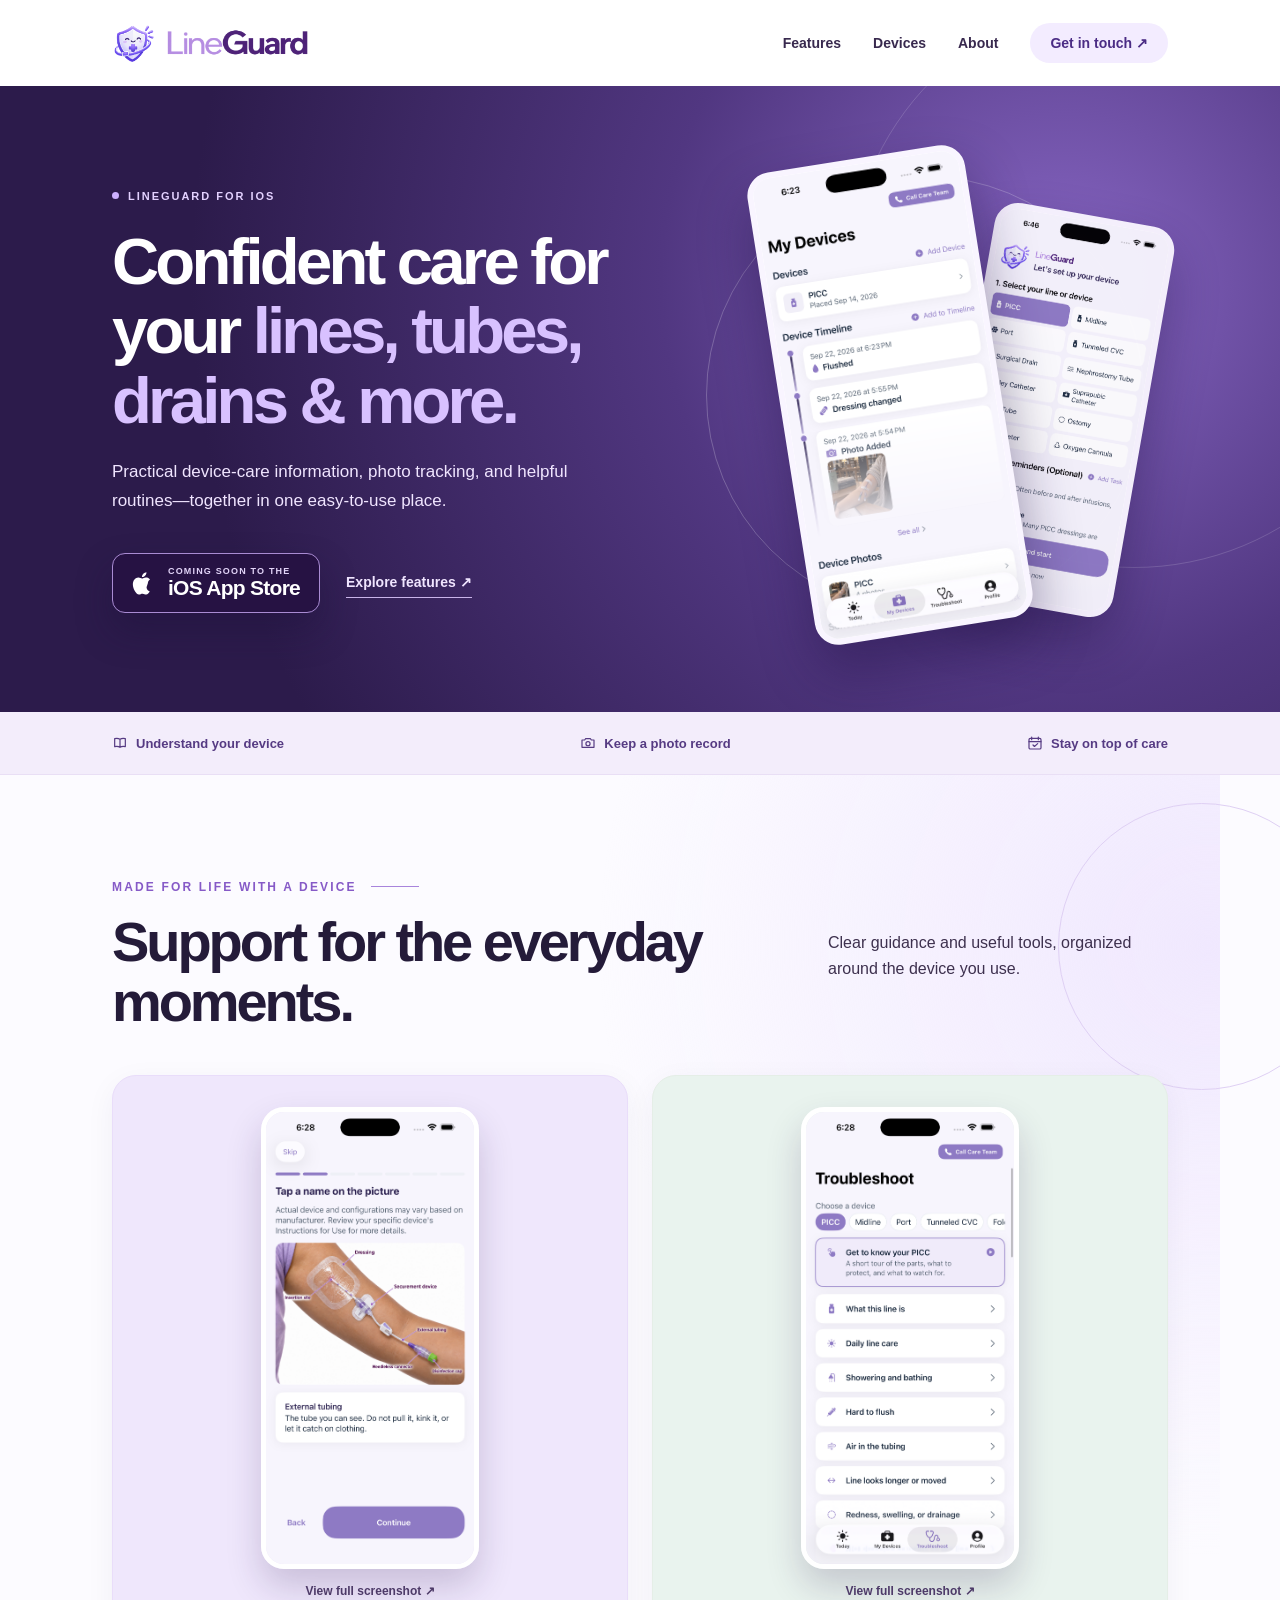
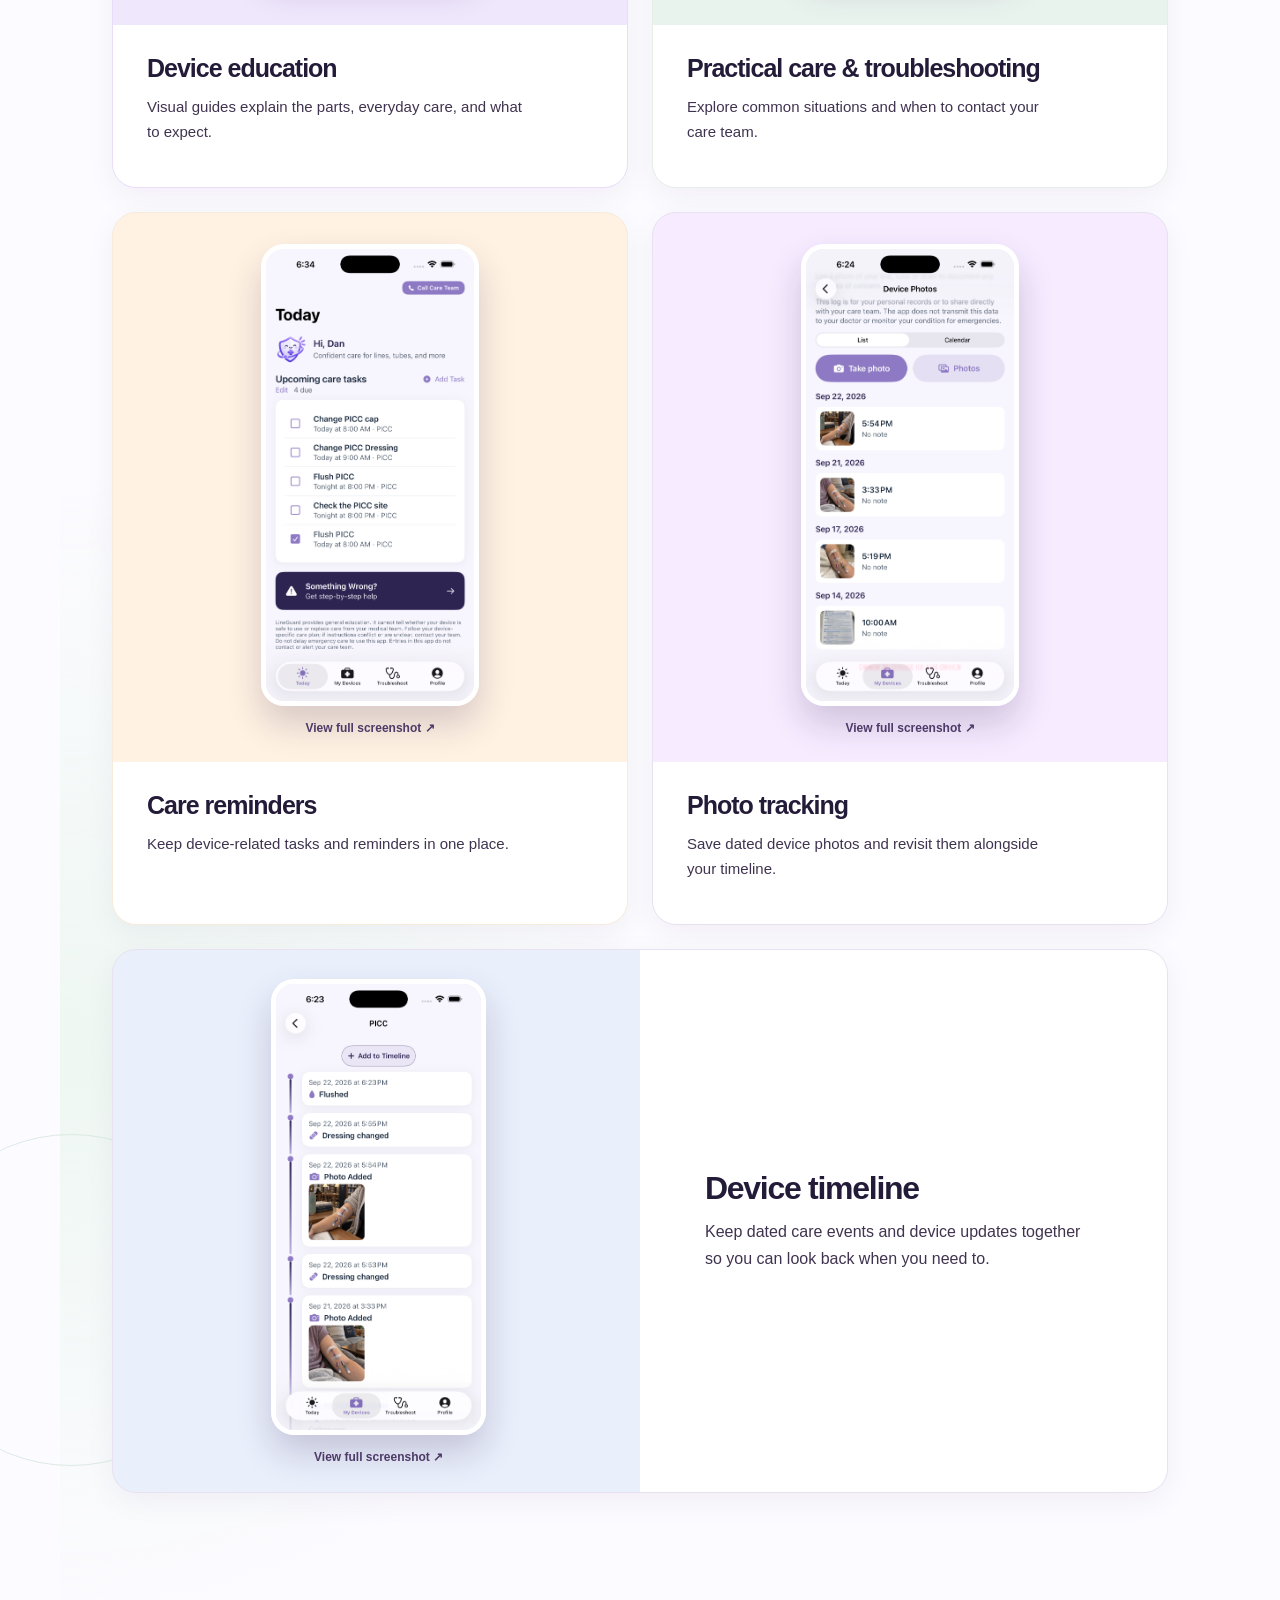
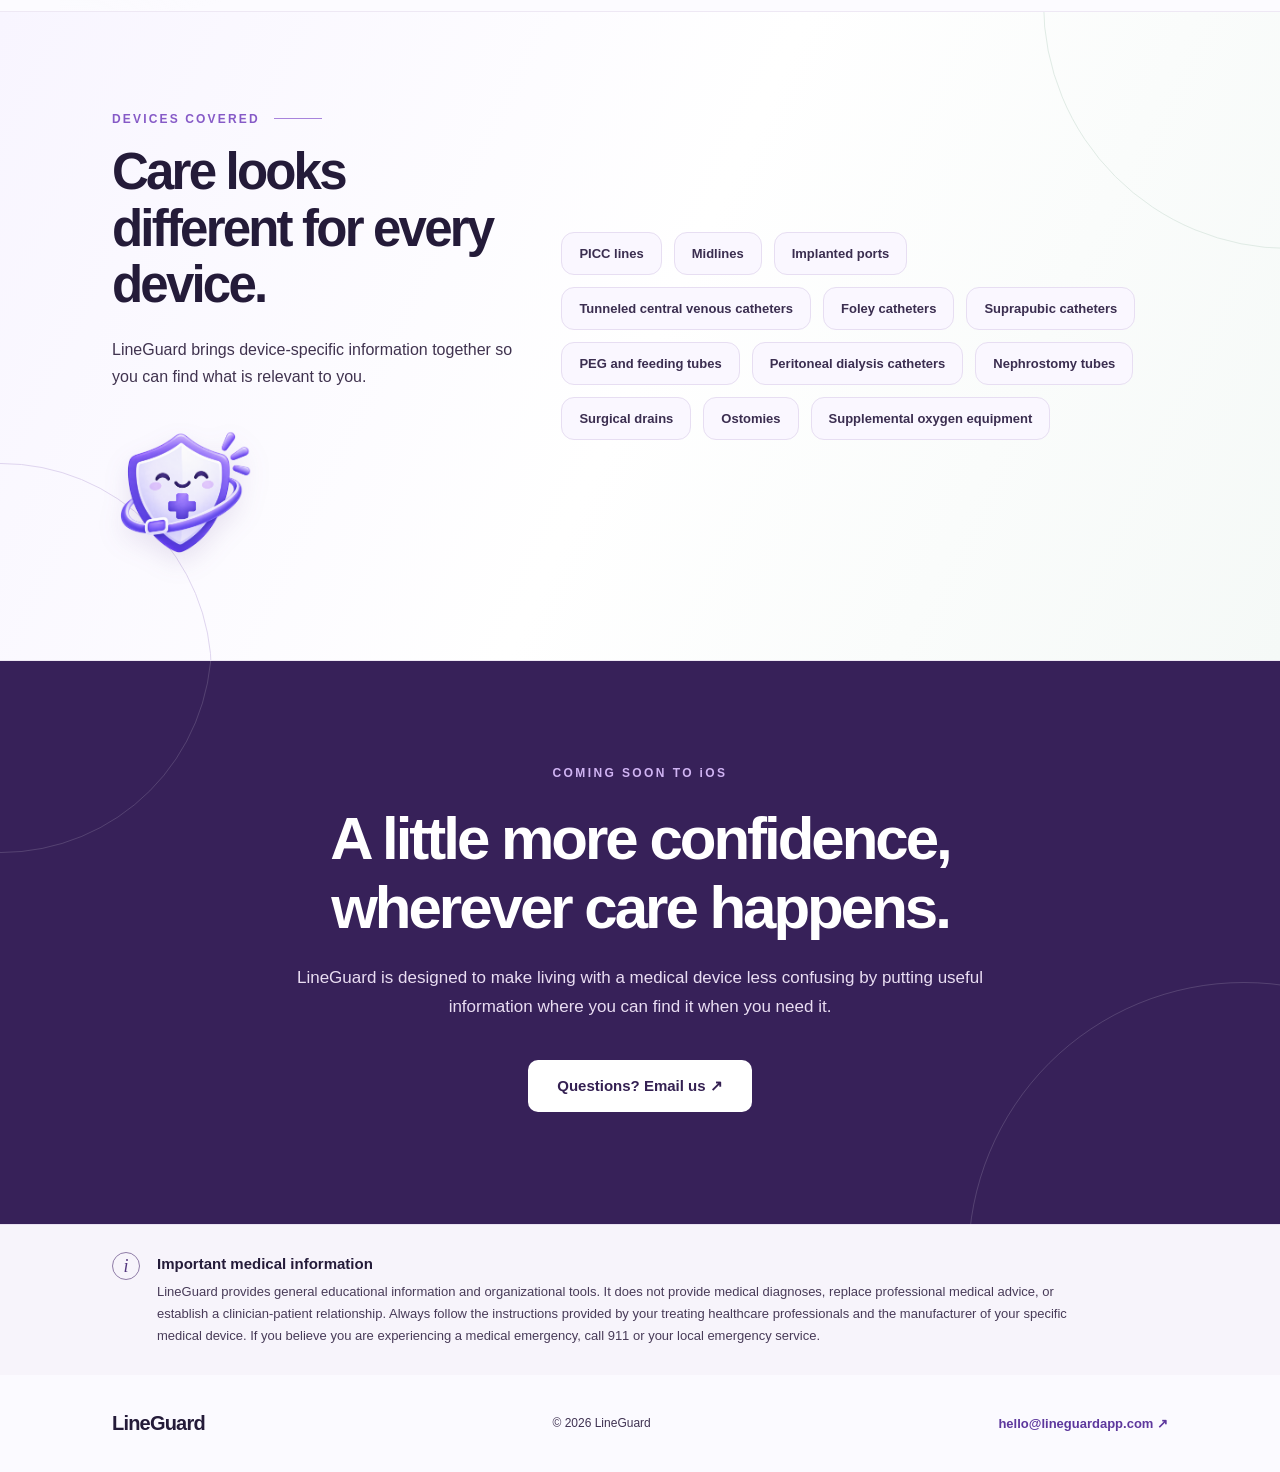
==== commit 2758ea7e: "Add files via upload" ====
--- a/index.html
+++ b/index.html
@@ -25,16 +25,35 @@
   <section class="lg-main lg-width" id="lg-features" aria-labelledby="features-title">
     <div class="lg-heading"><div><small>MADE FOR LIFE WITH A DEVICE</small><h2 id="features-title">Support for the everyday moments.</h2></div><p>Clear guidance and useful tools, organized around the device you use.</p></div>
     <div class="lg-feature-grid">
-      <article class="lg-feature lg-guide"><div class="lg-feature-copy"><h3>Device education</h3><p>Visual guides explain the parts, everyday care, and what to expect.</p></div><img src="meet-picc-2.png" alt="PICC visual guide"></article>
-      <article class="lg-feature lg-trouble"><div class="lg-feature-copy"><h3>Practical care &amp; troubleshooting</h3><p>Explore common situations and when to contact your care team.</p></div><img src="troubleshoot.png" alt="Troubleshooting screen"></article>
-      <article class="lg-feature lg-reminder"><div class="lg-feature-copy"><h3>Care reminders</h3><p>Keep device-related tasks and reminders in one place.</p></div><img src="today.png" alt="Today care tasks screen"></article>
-      <article class="lg-feature lg-photo"><div class="lg-feature-copy"><h3>Photo tracking</h3><p>Save dated device photos and revisit them alongside your timeline.</p></div><img src="device-photos.png" alt="Device photo log"></article>
-      <article class="lg-feature lg-timeline"><div class="lg-feature-copy"><h3>Device timeline</h3><p>Keep dated care events and device updates together so you can look back when you need to.</p></div><img src="device-timeline.png" alt="LineGuard device timeline with dated care events"></article>
+      <article class="lg-feature lg-guide"><div class="lg-feature-copy"><h3>Device education</h3><p>Visual guides explain the parts, everyday care, and what to expect.</p></div><button class="lg-screen-open" type="button" aria-label="View full PICC visual guide screenshot"><img src="meet-picc-2.png" width="942" height="2048" loading="lazy" decoding="async" alt="PICC visual guide"><span>View full screenshot ↗</span></button></article>
+      <article class="lg-feature lg-trouble"><div class="lg-feature-copy"><h3>Practical care &amp; troubleshooting</h3><p>Explore common situations and when to contact your care team.</p></div><button class="lg-screen-open" type="button" aria-label="View full Troubleshooting screen screenshot"><img src="troubleshoot.png" width="942" height="2048" loading="lazy" decoding="async" alt="Troubleshooting screen"><span>View full screenshot ↗</span></button></article>
+      <article class="lg-feature lg-reminder"><div class="lg-feature-copy"><h3>Care reminders</h3><p>Keep device-related tasks and reminders in one place.</p></div><button class="lg-screen-open" type="button" aria-label="View full Today care tasks screen screenshot"><img src="today.png" width="942" height="2048" loading="lazy" decoding="async" alt="Today care tasks screen"><span>View full screenshot ↗</span></button></article>
+      <article class="lg-feature lg-photo"><div class="lg-feature-copy"><h3>Photo tracking</h3><p>Save dated device photos and revisit them alongside your timeline.</p></div><button class="lg-screen-open" type="button" aria-label="View full Device photo log screenshot"><img src="device-photos.png" width="942" height="2048" loading="lazy" decoding="async" alt="Device photo log"><span>View full screenshot ↗</span></button></article>
+      <article class="lg-feature lg-timeline"><div class="lg-feature-copy"><h3>Device timeline</h3><p>Keep dated care events and device updates together so you can look back when you need to.</p></div><button class="lg-screen-open" type="button" aria-label="View full LineGuard device timeline with dated care events screenshot"><img src="device-timeline.png" width="942" height="2048" loading="lazy" decoding="async" alt="LineGuard device timeline with dated care events"><span>View full screenshot ↗</span></button></article>
     </div>
   </section>
   <section class="lg-device-section" id="lg-devices" aria-labelledby="devices-title"><div class="lg-device-inner lg-width"><div class="lg-device-heading"><small>DEVICES COVERED</small><h2 id="devices-title">Care looks different for every device.</h2><p>LineGuard brings device-specific information together so you can find what is relevant to you.</p><img class="lg-devices-mascot" src="lineguard-logo.png" alt="" /></div><div class="lg-chips" role="list"><span role="listitem">PICC lines</span><span role="listitem">Midlines</span><span role="listitem">Implanted ports</span><span role="listitem">Tunneled central venous catheters</span><span role="listitem">Foley catheters</span><span role="listitem">Suprapubic catheters</span><span role="listitem">PEG and feeding tubes</span><span role="listitem">Peritoneal dialysis catheters</span><span role="listitem">Nephrostomy tubes</span><span role="listitem">Surgical drains</span><span role="listitem">Ostomies</span><span role="listitem">Supplemental oxygen equipment</span></div></div></section>
   <section class="lg-closing" id="lg-about" aria-labelledby="closing-title"><div class="lg-closing-inner lg-width"><small>COMING SOON TO iOS</small><h2 id="closing-title">A little more confidence, wherever care happens.</h2><p>LineGuard is designed to make living with a medical device less confusing by putting useful information where you can find it when you need it.</p><a href="mailto:hello@lineguardapp.com">Questions? Email us ↗</a></div></section>
   <section class="lg-disclaimer" aria-labelledby="medical-title"><div class="lg-width lg-disclaimer-inner"><span class="lg-disclaimer-icon" aria-hidden="true">i</span><div><h2 id="medical-title">Important medical information</h2><p>LineGuard provides general educational information and organizational tools. It does not provide medical diagnoses, replace professional medical advice, or establish a clinician-patient relationship. Always follow the instructions provided by your treating healthcare professionals and the manufacturer of your specific medical device. If you believe you are experiencing a medical emergency, call 911 or your local emergency service.</p></div></div></section></main><footer class="lg-footer"><div class="lg-footer-inner lg-width"><strong>LineGuard</strong><span>© 2026 LineGuard</span><a href="mailto:hello@lineguardapp.com">hello@lineguardapp.com ↗</a></div></footer>
+  <dialog class="lg-viewer" aria-label="Full app screenshot"><div class="lg-viewer-head"><span class="lg-viewer-title"></span><button type="button" class="lg-viewer-close" aria-label="Close screenshot">×</button></div><img alt=""></dialog>
 </div>
 
-<script>document.querySelector('.lg-footer span').textContent = '© ' + new Date().getFullYear() + ' LineGuard';</script></body></html>
+<script>document.querySelector('.lg-footer span').textContent = '© ' + new Date().getFullYear() + ' LineGuard';</script><script>
+(function(){
+  const root=document.getElementById('lg-refresh');
+  const viewer=root.querySelector('.lg-viewer');
+  const viewImage=viewer.querySelector('img');
+  const viewTitle=viewer.querySelector('.lg-viewer-title');
+  root.querySelectorAll('.lg-screen-open').forEach(button=>{
+    button.addEventListener('click',()=>{
+      const shot=button.querySelector('img');
+      viewImage.src=shot.src;
+      viewImage.alt=shot.alt;
+      viewTitle.textContent=button.closest('article').querySelector('h3').textContent;
+      viewer.showModal();
+    });
+  });
+  viewer.querySelector('.lg-viewer-close').addEventListener('click',()=>viewer.close());
+  viewer.addEventListener('click',event=>{if(event.target===viewer)viewer.close();});
+})();
+</script></body></html>
--- a/styles.css
+++ b/styles.css
@@ -146,3 +146,99 @@
 @media(max-width:760px){#lg-refresh .lg-nav a:not(.lg-nav-cta){display:none}#lg-refresh .lg-brand .lg-wordmark{width:125px}#lg-refresh .lg-device-inner{grid-template-columns:1fr}}
 @media(max-width:420px){#lg-refresh .lg-brand .lg-wordmark{width:110px}#lg-refresh .lg-disclaimer-inner{gap:11px}}
 @media(prefers-reduced-motion:reduce){html{scroll-behavior:auto}#lg-refresh .lg-phone-one,#lg-refresh .lg-phone-two{animation:none}#lg-refresh .lg-feature{transition:none}}
+
+    /* Larger sections and full-height product screens. */
+    #lg-refresh{border-radius:0;box-shadow:none;background:#fcfbff;--lg-ink:#241b39;--lg-muted:#473b58}
+    #lg-refresh .lg-width{max-width:1160px;padding-left:52px;padding-right:52px}
+    #lg-refresh .lg-header{min-height:86px}
+    #lg-refresh .lg-brand img{width:42px;height:42px;object-fit:contain}
+    #lg-refresh .lg-brand img.lg-wordmark{width:153px;height:auto;max-width:unset}
+    #lg-refresh .lg-nav{gap:32px;font-size:14px;color:#38294e}
+    #lg-refresh .lg-nav .lg-nav-cta{background:#f3ecff;padding:12px 20px}
+    #lg-refresh .lg-hero{background:radial-gradient(circle at 83% 31%,#8665c2 0%,#513781 35%,#2c1b4b 76%)}
+    #lg-refresh .lg-hero-inner{min-height:626px;grid-template-columns:52% 48%;gap:0}
+    #lg-refresh .lg-hero h1{color:#fff!important;opacity:1!important;font-size:clamp(45px,5.1vw,67px);line-height:1.06;max-width:580px;margin:24px 0 23px}
+    #lg-refresh .lg-hero h1 span{color:#d8c1ff!important}
+    #lg-refresh .lg-hero p{color:#f0e5ff!important;font-size:17px;line-height:1.7;max-width:470px}
+    #lg-refresh .lg-eyebrow{font-size:11px;color:#e3d1ff}
+    #lg-refresh .lg-actions{margin-top:37px;gap:26px}
+    #lg-refresh .lg-soon{padding:12px 19px 13px 16px;background:#261243;box-shadow:0 18px 35px #1c10385e;border-color:#a98bd3}
+    #lg-refresh .lg-storecopy strong{font-size:21px}
+    #lg-refresh .lg-explore{font-size:14px}
+    #lg-refresh .lg-hero-art{height:626px}
+    #lg-refresh .lg-orbit{width:438px;height:438px;left:0;top:90px;border-color:#ffffff39}
+    #lg-refresh .lg-phone-one{width:220px;height:478px;left:10%;top:70px}
+    #lg-refresh .lg-phone-two{width:182px;height:396px;right:3%;top:126px}
+    #lg-refresh .lg-strip{background:#f3edfb}
+    #lg-refresh .lg-strip-inner{padding-top:23px;padding-bottom:23px;font-size:13px;gap:20px}
+    #lg-refresh .lg-main{padding-top:105px;padding-bottom:118px}
+    #lg-refresh .lg-heading{align-items:center;margin-bottom:42px;gap:60px}
+    #lg-refresh .lg-heading small,#lg-refresh .lg-device-heading small{font-size:12px;margin-bottom:18px}
+    #lg-refresh .lg-heading h2{color:#241b39!important;opacity:1!important;font-size:clamp(42px,4.6vw,56px);line-height:1.08;max-width:650px}
+    #lg-refresh .lg-heading p{color:#3d304e!important;opacity:1!important;max-width:340px;font-size:16px;line-height:1.65}
+    #lg-refresh .lg-feature-grid{grid-template-columns:repeat(2,minmax(0,1fr));gap:24px}
+    #lg-refresh .lg-feature,#lg-refresh .lg-feature.lg-photo,#lg-refresh .lg-feature:nth-child(4),#lg-refresh .lg-feature:nth-child(5){grid-column:span 1;display:flex;flex-direction:column;min-height:0;align-items:stretch;border-radius:24px;border:1px solid #e8e2f0;box-shadow:0 8px 30px #2815450d}
+    #lg-refresh .lg-feature.lg-guide{background:#efe7fc}
+    #lg-refresh .lg-feature.lg-trouble{background:#e9f3ee}
+    #lg-refresh .lg-feature.lg-reminder{background:#fff2e2}
+    #lg-refresh .lg-feature.lg-photo{background:#f6ebff}
+    #lg-refresh .lg-feature.lg-timeline{background:#e9effb}
+    #lg-refresh .lg-feature .lg-screen-open{order:0;appearance:none;border:0;background:transparent;padding:0;display:block;width:218px;max-width:72%;margin:31px auto 27px;color:#4d3a68;text-align:center;font-family:inherit;font-size:12px;font-weight:700}
+    #lg-refresh .lg-feature .lg-screen-open img,#lg-refresh .lg-feature.lg-photo .lg-screen-open img,#lg-refresh .lg-feature.lg-trouble .lg-screen-open img,#lg-refresh .lg-feature.lg-reminder .lg-screen-open img,#lg-refresh .lg-feature.lg-timeline .lg-screen-open img{position:static;display:block;width:100%;height:auto;max-height:none;object-fit:contain;object-position:center;top:auto;right:auto;transform:none;margin:0;border:5px solid #fff;border-radius:23px;box-shadow:0 18px 35px #2a164c30}
+    #lg-refresh .lg-feature .lg-screen-open span{display:block;margin-top:15px}
+    #lg-refresh .lg-feature .lg-screen-open:hover img{box-shadow:0 22px 44px #25123f42}
+    #lg-refresh .lg-feature .lg-screen-open:focus-visible{outline:3px solid #6f42c9;outline-offset:5px;border-radius:3px}
+    #lg-refresh .lg-feature .lg-feature-copy,#lg-refresh .lg-feature.lg-photo .lg-feature-copy{order:1;align-self:stretch;width:100%;max-width:none;flex:1;min-height:162px;background:#fff;padding:29px 34px 35px;display:block}
+    #lg-refresh .lg-feature h3,#lg-refresh .lg-feature.lg-photo h3{color:#241b39!important;opacity:1!important;font-size:25px;line-height:1.16;margin-bottom:12px;letter-spacing:-.04em}
+    #lg-refresh .lg-feature p,#lg-refresh .lg-feature.lg-photo p{color:#40334f!important;opacity:1!important;font-size:15px;line-height:1.65;max-width:380px}
+    #lg-refresh .lg-feature.lg-timeline{grid-column:1/-1;flex-direction:row;align-items:stretch}
+    #lg-refresh .lg-feature.lg-timeline .lg-screen-open{margin:29px auto 28px 15%;width:215px;max-width:32%;flex:none}
+    #lg-refresh .lg-feature.lg-timeline .lg-feature-copy{width:50%;flex:0 0 50%;display:flex;flex-direction:column;justify-content:center;min-height:0;padding:46px 65px}
+    #lg-refresh .lg-feature.lg-timeline h3{font-size:32px}
+    #lg-refresh .lg-feature.lg-timeline p{font-size:16px}
+    #lg-refresh .lg-device-inner{grid-template-columns:minmax(0,.40fr) minmax(0,.60fr);gap:45px;padding-top:100px;padding-bottom:100px}
+    #lg-refresh .lg-device-heading h2{color:#241b39!important;opacity:1!important;font-size:clamp(40px,4vw,51px);line-height:1.11}
+    #lg-refresh .lg-device-heading p{color:#40334f!important;opacity:1!important;font-size:16px;line-height:1.7;max-width:430px;margin-top:22px}
+    #lg-refresh .lg-devices-mascot{width:140px;height:140px;margin-top:30px;object-fit:contain}
+    #lg-refresh .lg-chips{gap:12px}
+    #lg-refresh .lg-chips span{white-space:normal;background:#faf7ff;border-color:#e7def2;color:#3b2e50;font-size:13px;padding:13px 17px;border-radius:13px}
+    #lg-refresh .lg-closing-inner{padding-top:105px;padding-bottom:112px}
+    #lg-refresh .lg-closing small{font-size:12px}
+    #lg-refresh .lg-closing h2{color:#fff!important;opacity:1!important;font-size:clamp(42px,5vw,60px);max-width:850px;margin:24px auto 22px}
+    #lg-refresh .lg-closing p{color:#e9ddf2!important;opacity:1!important;font-size:17px;line-height:1.7;max-width:740px}
+    #lg-refresh .lg-closing a{font-size:15px;padding:17px 29px;margin-top:38px}
+    #lg-refresh .lg-footer-inner{padding-top:37px;padding-bottom:37px}
+    #lg-refresh .lg-viewer{border:0;border-radius:22px;background:#fff;color:#241b39;padding:20px 23px 23px;max-width:min(520px,calc(100vw - 34px));max-height:91vh;box-shadow:0 30px 95px #0f092d80}
+    #lg-refresh .lg-viewer::backdrop{background:#1b102bc9}
+    #lg-refresh .lg-viewer-head{display:flex;align-items:center;justify-content:space-between;gap:16px;margin-bottom:16px;font-size:18px;font-weight:750}
+    #lg-refresh .lg-viewer button{border:0;border-radius:50%;background:#efe8fa;color:#322045;font-size:18px;width:38px;height:38px}
+    #lg-refresh .lg-viewer img{display:block;width:min(100%,400px);height:auto;margin:auto;border-radius:16px;border:4px solid #f5f0fb}
+    @media(max-width:900px){#lg-refresh .lg-width{padding-left:32px;padding-right:32px}#lg-refresh .lg-hero-inner{min-height:540px}#lg-refresh .lg-hero h1{font-size:48px}#lg-refresh .lg-hero-art{height:540px}#lg-refresh .lg-phone-one{width:181px;height:393px;left:4%;top:77px}#lg-refresh .lg-phone-two{width:152px;height:330px;right:0;top:132px}#lg-refresh .lg-orbit{width:320px;height:320px;top:92px}#lg-refresh .lg-main{padding-top:90px;padding-bottom:100px}#lg-refresh .lg-feature .lg-screen-open{width:195px}#lg-refresh .lg-feature.lg-timeline .lg-feature-copy{padding:32px}}
+    @media(max-width:760px){#lg-refresh .lg-width{padding-left:24px;padding-right:24px}#lg-refresh .lg-nav a:not(.lg-nav-cta){display:none}#lg-refresh .lg-hero-inner{display:block;padding-top:65px;min-height:0}#lg-refresh .lg-hero h1{font-size:clamp(42px,9vw,58px);max-width:600px}#lg-refresh .lg-hero p{font-size:16px}#lg-refresh .lg-hero-art{height:395px;margin-top:25px}#lg-refresh .lg-phone-one{width:177px;height:384px;left:25%;top:4px}#lg-refresh .lg-phone-two{width:145px;height:315px;right:16%;top:58px}#lg-refresh .lg-orbit{left:20%;top:18px;width:330px;height:330px}#lg-refresh .lg-main{padding-top:80px;padding-bottom:92px}#lg-refresh .lg-heading{display:block;margin-bottom:35px}#lg-refresh .lg-heading p{max-width:580px;margin-top:18px}#lg-refresh .lg-feature-grid{grid-template-columns:1fr;gap:22px}#lg-refresh .lg-feature,#lg-refresh .lg-feature.lg-photo,#lg-refresh .lg-feature:nth-child(4),#lg-refresh .lg-feature:nth-child(5){grid-column:1}#lg-refresh .lg-feature .lg-screen-open{width:218px;max-width:72%}#lg-refresh .lg-feature.lg-timeline{display:flex;flex-direction:column}#lg-refresh .lg-feature.lg-timeline .lg-screen-open{width:218px;max-width:72%;margin:31px auto 27px}#lg-refresh .lg-feature.lg-timeline .lg-feature-copy{width:100%;flex:1;min-height:162px;display:block;padding:29px 34px 35px}#lg-refresh .lg-feature.lg-timeline h3{font-size:25px}#lg-refresh .lg-feature.lg-timeline p{font-size:15px}#lg-refresh .lg-device-inner{grid-template-columns:1fr;gap:31px;padding-top:75px;padding-bottom:75px}#lg-refresh .lg-devices-mascot{width:115px;height:115px}#lg-refresh .lg-closing-inner{padding-top:85px;padding-bottom:90px}}
+    @media(max-width:430px){#lg-refresh .lg-brand img.lg-wordmark{width:119px}#lg-refresh .lg-nav .lg-nav-cta{font-size:12px}#lg-refresh .lg-hero-art{height:338px}#lg-refresh .lg-phone-one{width:150px;height:326px;left:16%}#lg-refresh .lg-phone-two{width:125px;height:272px;right:8%;top:56px}#lg-refresh .lg-orbit{width:270px;height:270px;left:9%}#lg-refresh .lg-heading h2{font-size:39px}#lg-refresh .lg-feature .lg-screen-open{width:190px}#lg-refresh .lg-feature.lg-timeline .lg-screen-open{width:190px}#lg-refresh .lg-feature .lg-feature-copy,#lg-refresh .lg-feature.lg-photo .lg-feature-copy{padding:27px}#lg-refresh .lg-feature h3,#lg-refresh .lg-feature.lg-photo h3{font-size:22px}#lg-refresh .lg-feature p,#lg-refresh .lg-feature.lg-photo p{font-size:14px}#lg-refresh .lg-device-heading h2{font-size:40px}#lg-refresh .lg-closing h2{font-size:39px}}
+    @media(prefers-reduced-motion:reduce){#lg-refresh .lg-phone-one,#lg-refresh .lg-phone-two{animation:none}#lg-refresh .lg-feature{transition:none}}
+
+    /* Keep the headline and phone previews in separate visual space. */
+    #lg-refresh .lg-hero-inner > div:first-child{position:relative;z-index:2;min-width:0}
+    #lg-refresh .lg-hero-art{min-width:0}
+    @media(min-width:901px){
+      #lg-refresh .lg-hero-inner{grid-template-columns:minmax(0,1.1fr) minmax(0,.9fr);column-gap:30px}
+      #lg-refresh .lg-phone-one{left:16%}
+      #lg-refresh .lg-phone-two{right:5%}
+    }
+    @media(min-width:761px) and (max-width:900px){
+      #lg-refresh .lg-hero-inner{grid-template-columns:minmax(0,1.1fr) minmax(0,.9fr);column-gap:24px}
+      #lg-refresh .lg-phone-one{left:16%}
+      #lg-refresh .lg-phone-two{right:6%}
+    }
+
+    /* Soft color and contour lines give the light sections some depth. */
+    #lg-refresh .lg-main{position:relative;isolation:isolate;background:radial-gradient(circle at 99% 7%,#f0e8fe 0,transparent 24%),radial-gradient(circle at 1% 77%,#eef7f2 0,transparent 26%),#fcfbff}
+    #lg-refresh .lg-main:before{content:"";position:absolute;right:-125px;top:28px;width:285px;height:285px;border:1px solid #dfd0f4;border-radius:50%;pointer-events:none;z-index:0}
+    #lg-refresh .lg-main:after{content:"";position:absolute;left:-155px;bottom:145px;width:330px;height:330px;border:1px solid #dceae3;border-radius:50%;pointer-events:none;z-index:0}
+    #lg-refresh .lg-heading,#lg-refresh .lg-feature-grid{position:relative;z-index:1}
+    #lg-refresh .lg-heading small:after,#lg-refresh .lg-device-heading small:after{content:"";display:inline-block;width:48px;height:1px;margin:0 0 4px 14px;background:#a884dc}
+    #lg-refresh .lg-device-section{position:relative;overflow:hidden;background:linear-gradient(115deg,#f8f5ff 0%,#fff 51%,#f5f9f7 100%)}
+    #lg-refresh .lg-device-section:before{content:"";position:absolute;left:-210px;bottom:-225px;width:420px;height:420px;border:1px solid #dfd5ef;border-radius:50%;pointer-events:none}
+    #lg-refresh .lg-device-section:after{content:"";position:absolute;right:-255px;top:-255px;width:490px;height:490px;border:1px solid #e0ebe5;border-radius:50%;pointer-events:none}
+    #lg-refresh .lg-device-inner{position:relative;z-index:1}
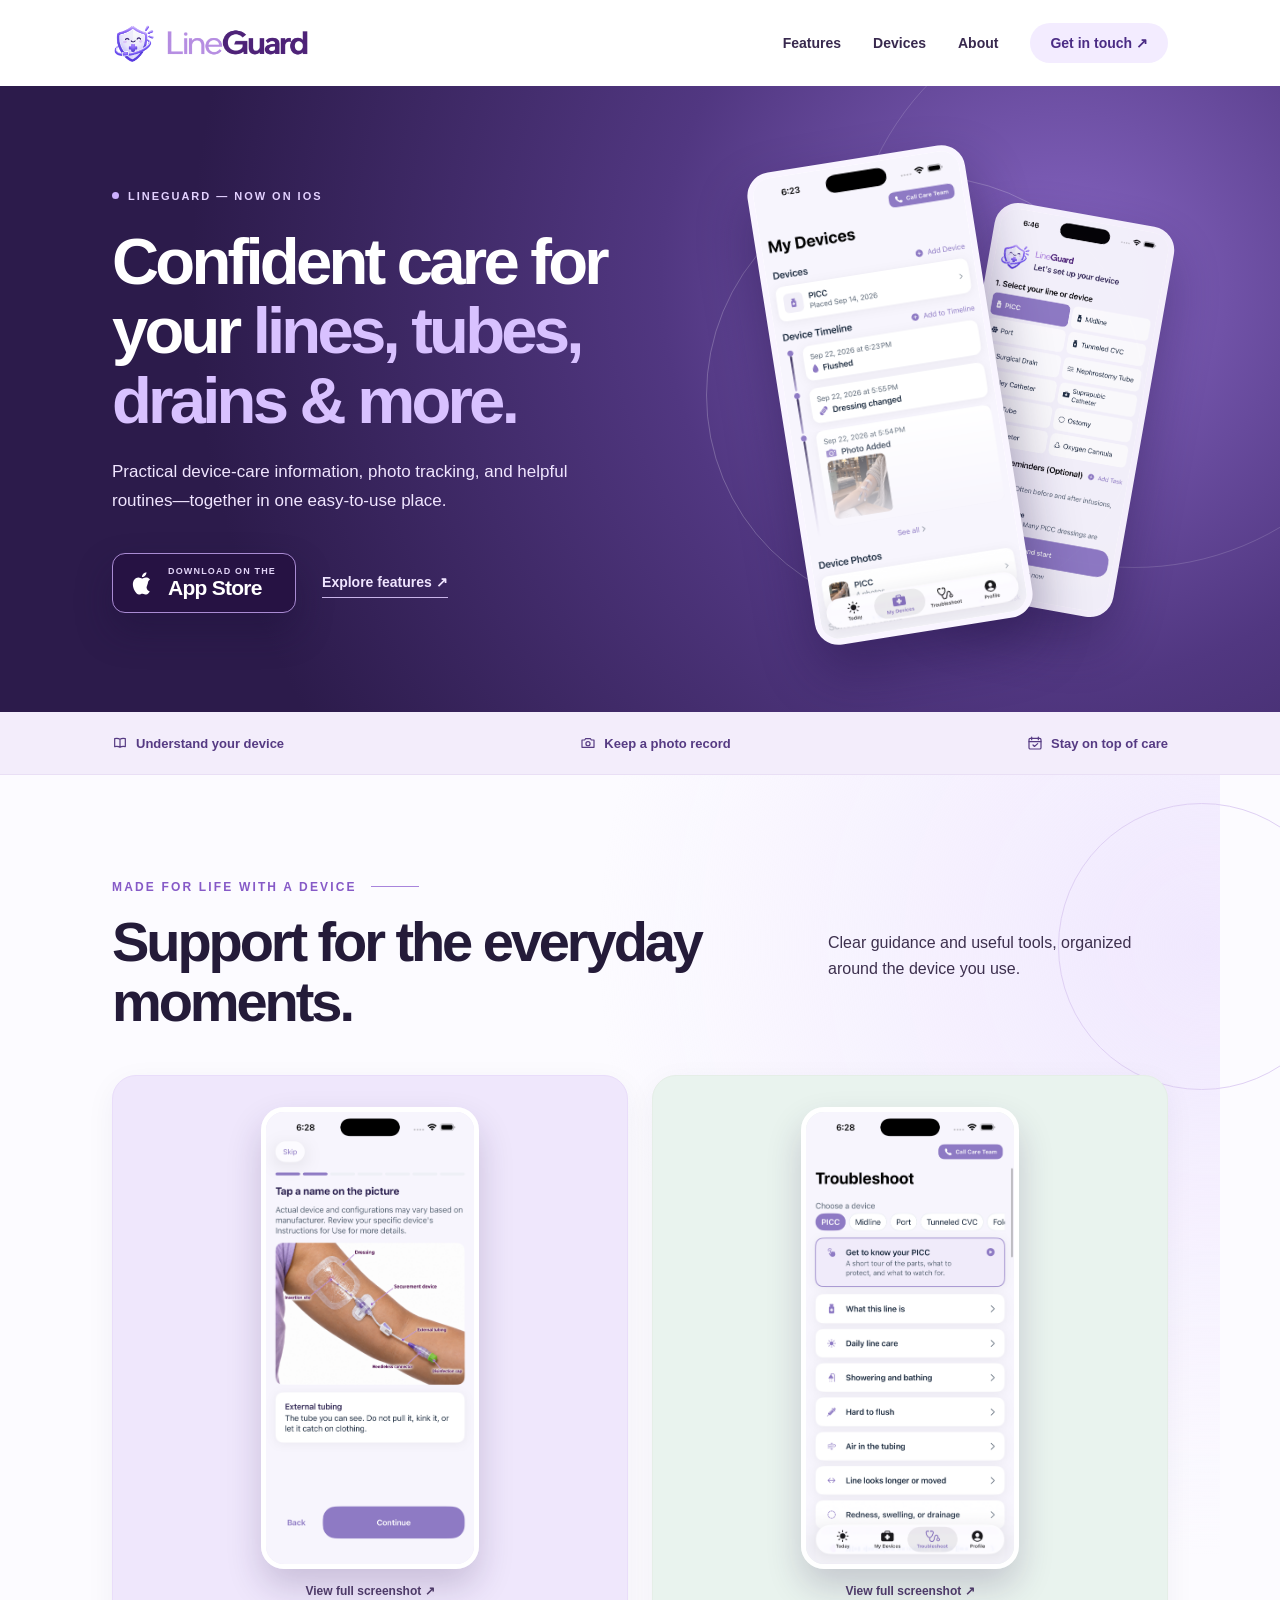
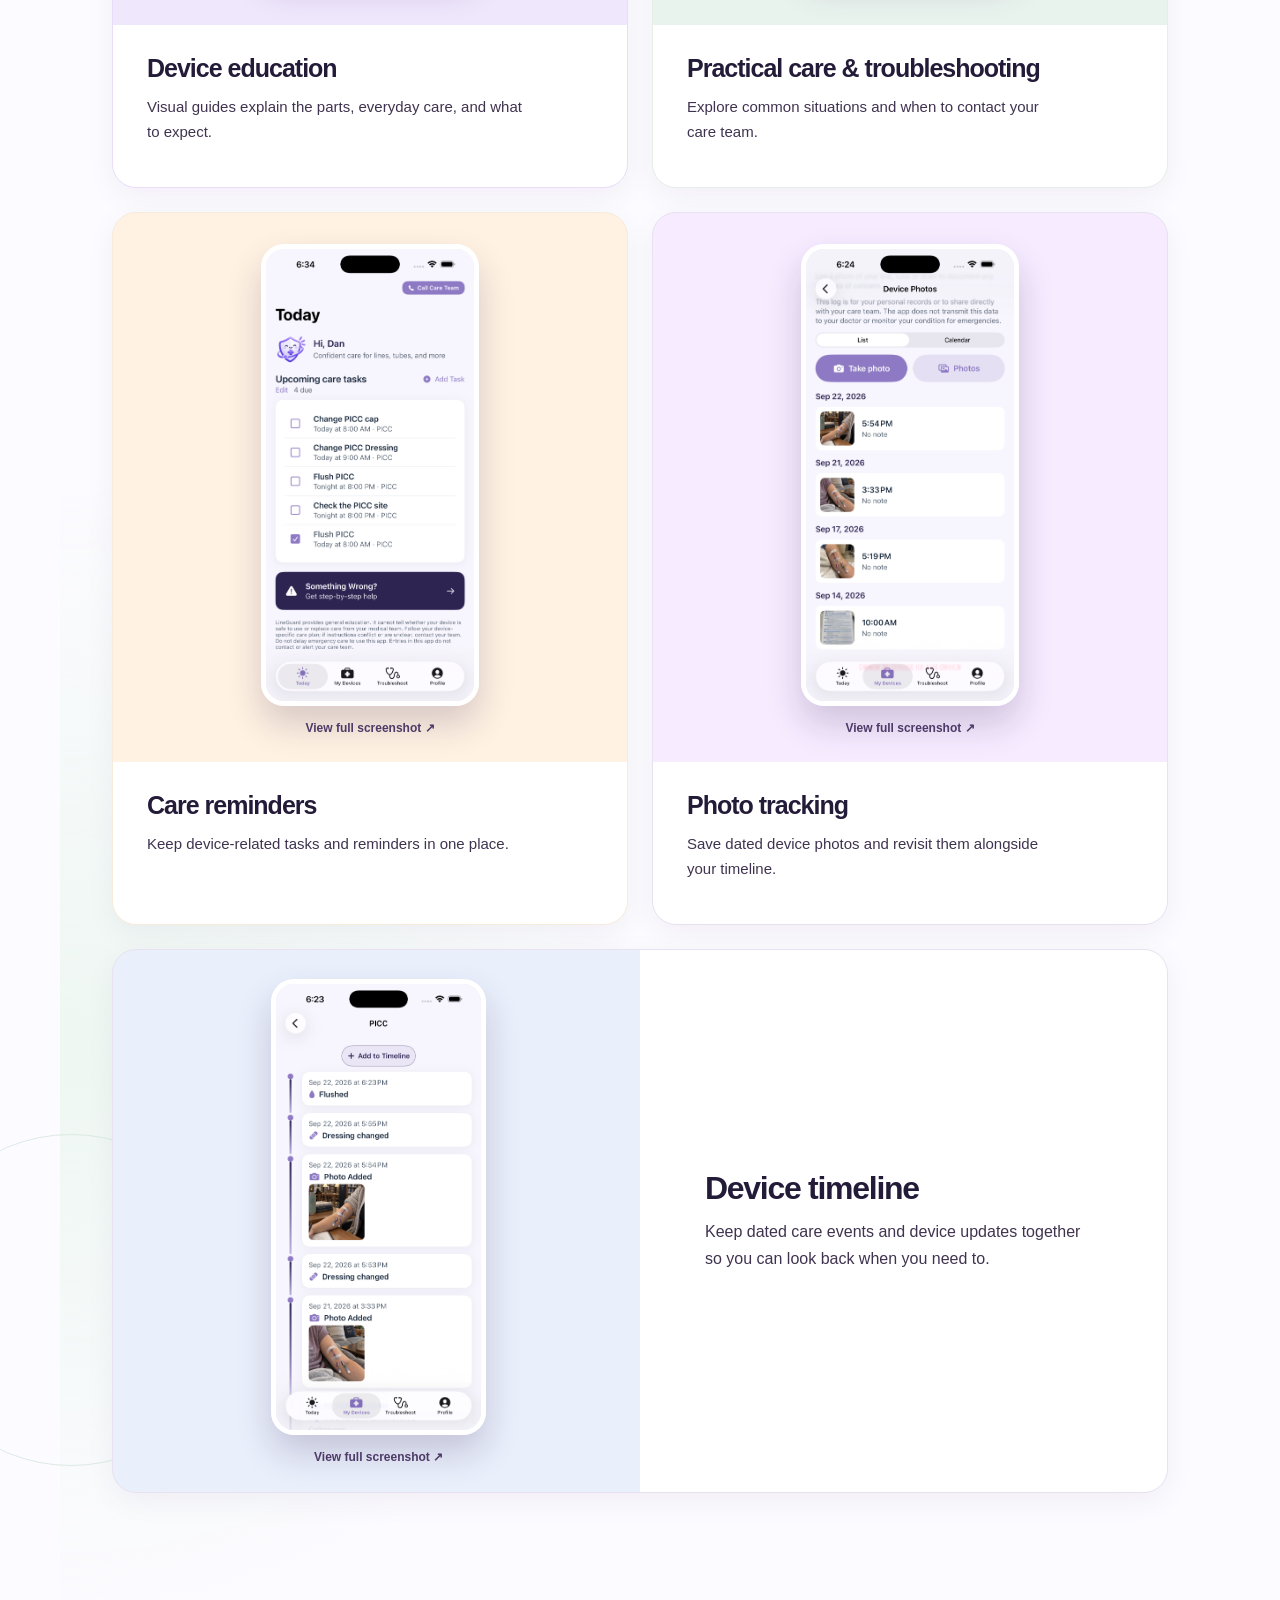
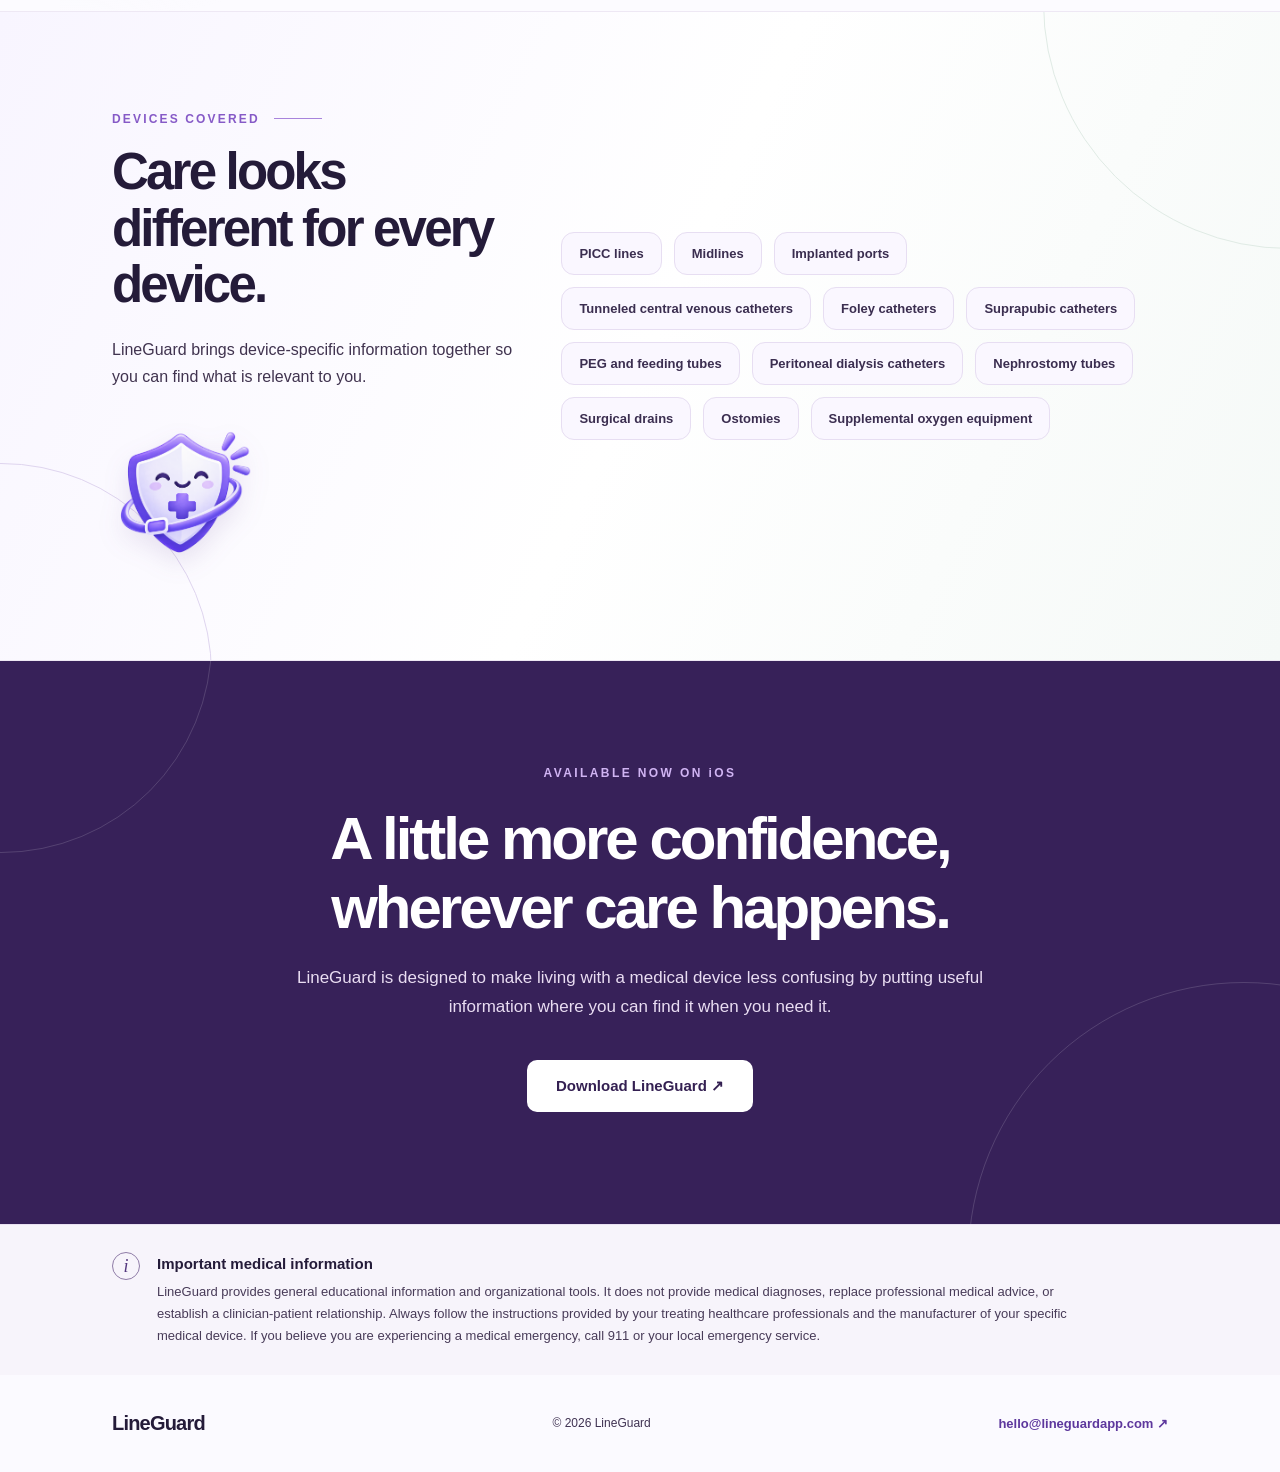
==== commit 24602beb: "Add files via upload" ====
--- a/index.html
+++ b/index.html
@@ -1,7 +1,7 @@
 <!doctype html>
 <html lang="en"><head><meta charset="utf-8"><meta name="viewport" content="width=device-width, initial-scale=1"><meta name="theme-color" content="#2c1b4d">
-<meta name="description" content="LineGuard brings practical information, visual guides, photo tracking, and care reminders for medical lines, tubes, drains, and other devices together in one place. Coming soon to iOS.">
-<meta property="og:title" content="LineGuard — Confident care for your lines, tubes, drains &amp; more"><meta property="og:description" content="Get to know your device, keep track of care, and find useful information when you need it. Coming soon to iOS.">
+<meta name="description" content="LineGuard brings practical information, visual guides, photo tracking, and care reminders for medical lines, tubes, drains, and other devices together in one place. Available now on iOS.">
+<meta property="og:title" content="LineGuard — Confident care for your lines, tubes, drains &amp; more"><meta property="og:description" content="Get to know your device, keep track of care, and find useful information when you need it. Available now on the App Store.">
 <meta property="og:type" content="website"><meta property="og:image" content="https://lineguardapp.com/lineguard-preview.jpg">
 <link rel="icon" href="favicon.png" type="image/png"><link rel="stylesheet" href="styles.css"><title>LineGuard — Confident care for your lines, tubes, drains &amp; more</title></head>
 <body><a class="skip-link" href="#main">Skip to content</a>
@@ -13,10 +13,10 @@
   <main id="main"><section class="lg-hero" id="lg-top" aria-labelledby="hero-title">
     <div class="lg-hero-inner lg-width">
       <div>
-        <div class="lg-eyebrow">LineGuard for iOS</div>
+        <div class="lg-eyebrow">LineGuard — Now on iOS</div>
         <h1 id="hero-title">Confident care for your <span>lines, tubes, drains &amp; more.</span></h1>
         <p>Practical device-care information, photo tracking, and helpful routines—together in one easy-to-use place.</p>
-        <div class="lg-actions"><span class="lg-soon"><svg viewBox="0 0 24 24" aria-hidden="true" focusable="false"><path d="M16.7 12.8c0-2.3 1.9-3.4 2-3.5-1.1-1.6-2.8-1.8-3.4-1.8-1.5-.2-2.9.9-3.7.9-.8 0-1.9-.9-3.2-.9-1.7 0-3.2 1-4.1 2.5-1.8 3.1-.5 7.7 1.3 10.2.9 1.2 1.9 2.5 3.2 2.5 1.3-.1 1.8-.8 3.3-.8 1.4 0 1.9.8 3.2.8 1.4 0 2.3-1.3 3.2-2.6-.9-.4-2.9-1.4-2.9-3.8ZM14.4 5.8c.7-.8 1.2-1.9 1.1-3-.9.1-2.1.7-2.8 1.5-.7.7-1.3 1.9-1.2 2.9 1.1.1 2.1-.5 2.9-1.4Z" fill="currentColor"/></svg><span class="lg-storecopy"><small>COMING SOON TO THE</small><strong>iOS App Store</strong></span></span><a class="lg-explore" href="#lg-features">Explore features ↗</a></div>
+        <div class="lg-actions"><a class="lg-soon" href="https://apps.apple.com/us/app/lineguardapp/id6782687697" aria-label="Download LineGuard on the App Store"><svg viewBox="0 0 24 24" aria-hidden="true" focusable="false"><path d="M16.7 12.8c0-2.3 1.9-3.4 2-3.5-1.1-1.6-2.8-1.8-3.4-1.8-1.5-.2-2.9.9-3.7.9-.8 0-1.9-.9-3.2-.9-1.7 0-3.2 1-4.1 2.5-1.8 3.1-.5 7.7 1.3 10.2.9 1.2 1.9 2.5 3.2 2.5 1.3-.1 1.8-.8 3.3-.8 1.4 0 1.9.8 3.2.8 1.4 0 2.3-1.3 3.2-2.6-.9-.4-2.9-1.4-2.9-3.8ZM14.4 5.8c.7-.8 1.2-1.9 1.1-3-.9.1-2.1.7-2.8 1.5-.7.7-1.3 1.9-1.2 2.9 1.1.1 2.1-.5 2.9-1.4Z" fill="currentColor"/></svg><span class="lg-storecopy"><small>DOWNLOAD ON THE</small><strong>App Store</strong></span></a><a class="lg-explore" href="#lg-features">Explore features ↗</a></div>
       </div>
       <div class="lg-hero-art" aria-label="LineGuard app screens"><div class="lg-orbit"></div><div class="lg-phone lg-phone-two"><img src="device-options.png" alt="Device setup screen"></div><div class="lg-phone lg-phone-one"><img src="my-devices.png" alt="My Devices screen"></div></div>
     </div>
@@ -33,7 +33,7 @@
     </div>
   </section>
   <section class="lg-device-section" id="lg-devices" aria-labelledby="devices-title"><div class="lg-device-inner lg-width"><div class="lg-device-heading"><small>DEVICES COVERED</small><h2 id="devices-title">Care looks different for every device.</h2><p>LineGuard brings device-specific information together so you can find what is relevant to you.</p><img class="lg-devices-mascot" src="lineguard-logo.png" alt="" /></div><div class="lg-chips" role="list"><span role="listitem">PICC lines</span><span role="listitem">Midlines</span><span role="listitem">Implanted ports</span><span role="listitem">Tunneled central venous catheters</span><span role="listitem">Foley catheters</span><span role="listitem">Suprapubic catheters</span><span role="listitem">PEG and feeding tubes</span><span role="listitem">Peritoneal dialysis catheters</span><span role="listitem">Nephrostomy tubes</span><span role="listitem">Surgical drains</span><span role="listitem">Ostomies</span><span role="listitem">Supplemental oxygen equipment</span></div></div></section>
-  <section class="lg-closing" id="lg-about" aria-labelledby="closing-title"><div class="lg-closing-inner lg-width"><small>COMING SOON TO iOS</small><h2 id="closing-title">A little more confidence, wherever care happens.</h2><p>LineGuard is designed to make living with a medical device less confusing by putting useful information where you can find it when you need it.</p><a href="mailto:hello@lineguardapp.com">Questions? Email us ↗</a></div></section>
+  <section class="lg-closing" id="lg-about" aria-labelledby="closing-title"><div class="lg-closing-inner lg-width"><small>AVAILABLE NOW ON iOS</small><h2 id="closing-title">A little more confidence, wherever care happens.</h2><p>LineGuard is designed to make living with a medical device less confusing by putting useful information where you can find it when you need it.</p><a href="https://apps.apple.com/us/app/lineguardapp/id6782687697">Download LineGuard ↗</a></div></section>
   <section class="lg-disclaimer" aria-labelledby="medical-title"><div class="lg-width lg-disclaimer-inner"><span class="lg-disclaimer-icon" aria-hidden="true">i</span><div><h2 id="medical-title">Important medical information</h2><p>LineGuard provides general educational information and organizational tools. It does not provide medical diagnoses, replace professional medical advice, or establish a clinician-patient relationship. Always follow the instructions provided by your treating healthcare professionals and the manufacturer of your specific medical device. If you believe you are experiencing a medical emergency, call 911 or your local emergency service.</p></div></div></section></main><footer class="lg-footer"><div class="lg-footer-inner lg-width"><strong>LineGuard</strong><span>© 2026 LineGuard</span><a href="mailto:hello@lineguardapp.com">hello@lineguardapp.com ↗</a></div></footer>
   <dialog class="lg-viewer" aria-label="Full app screenshot"><div class="lg-viewer-head"><span class="lg-viewer-title"></span><button type="button" class="lg-viewer-close" aria-label="Close screenshot">×</button></div><img alt=""></dialog>
 </div>
--- a/styles.css
+++ b/styles.css
@@ -242,3 +242,6 @@
     #lg-refresh .lg-device-section:before{content:"";position:absolute;left:-210px;bottom:-225px;width:420px;height:420px;border:1px solid #dfd5ef;border-radius:50%;pointer-events:none}
     #lg-refresh .lg-device-section:after{content:"";position:absolute;right:-255px;top:-255px;width:490px;height:490px;border:1px solid #e0ebe5;border-radius:50%;pointer-events:none}
     #lg-refresh .lg-device-inner{position:relative;z-index:1}
+
+#lg-refresh .lg-soon{text-decoration:none;cursor:pointer}
+#lg-refresh .lg-soon:hover{transform:translateY(-2px);box-shadow:0 16px 32px #150b2c80}
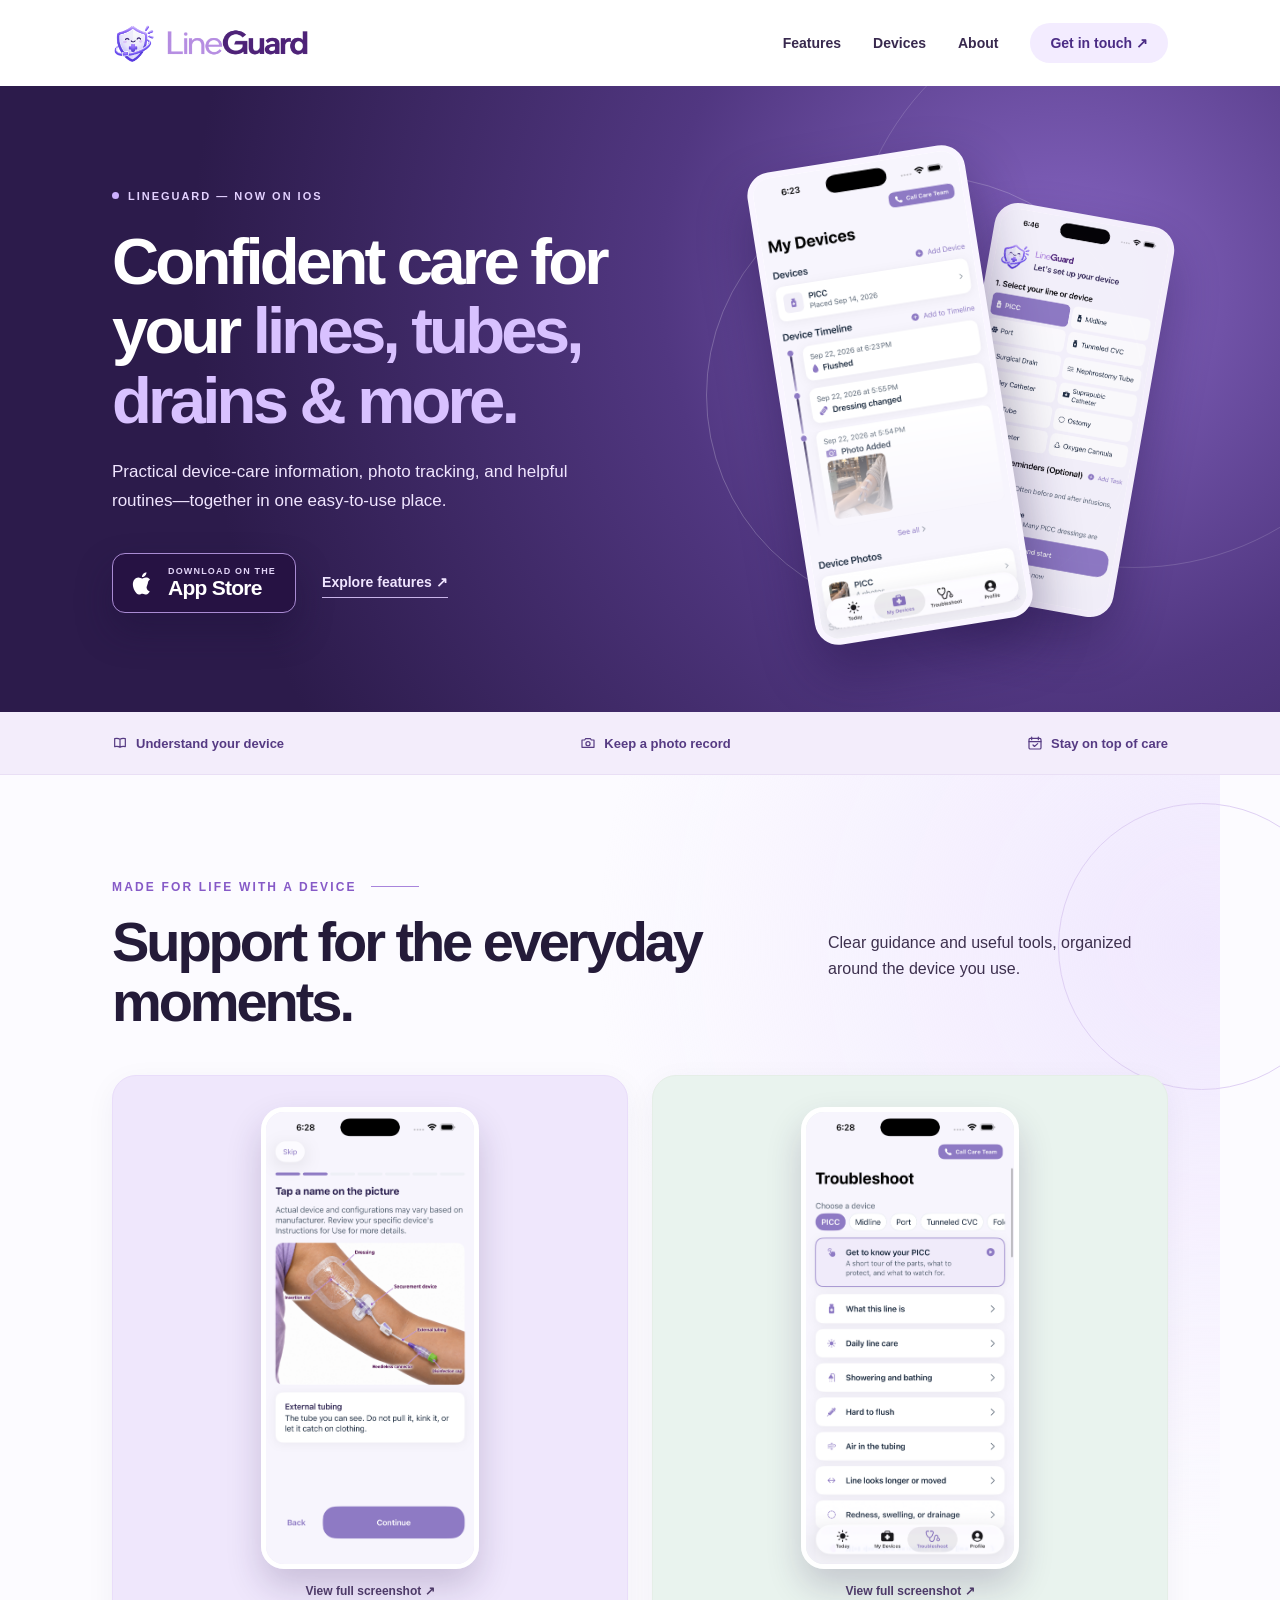
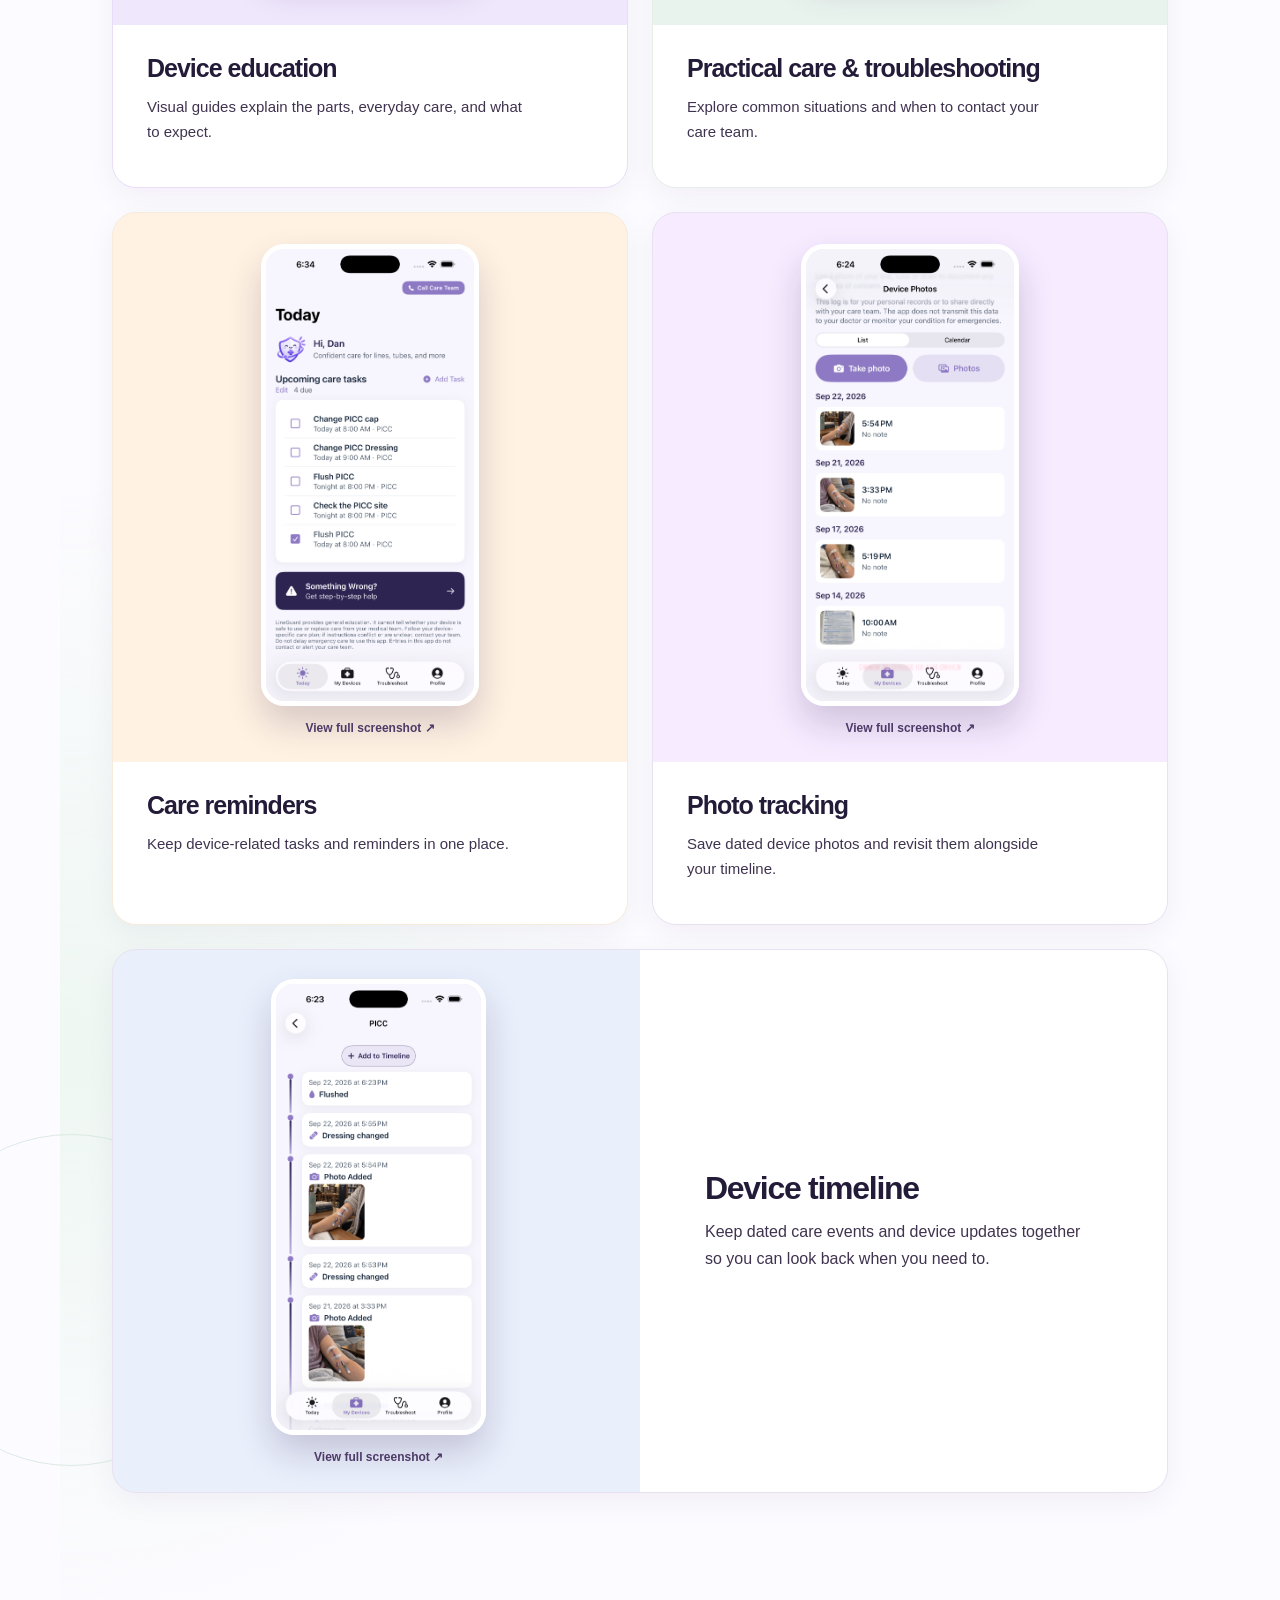
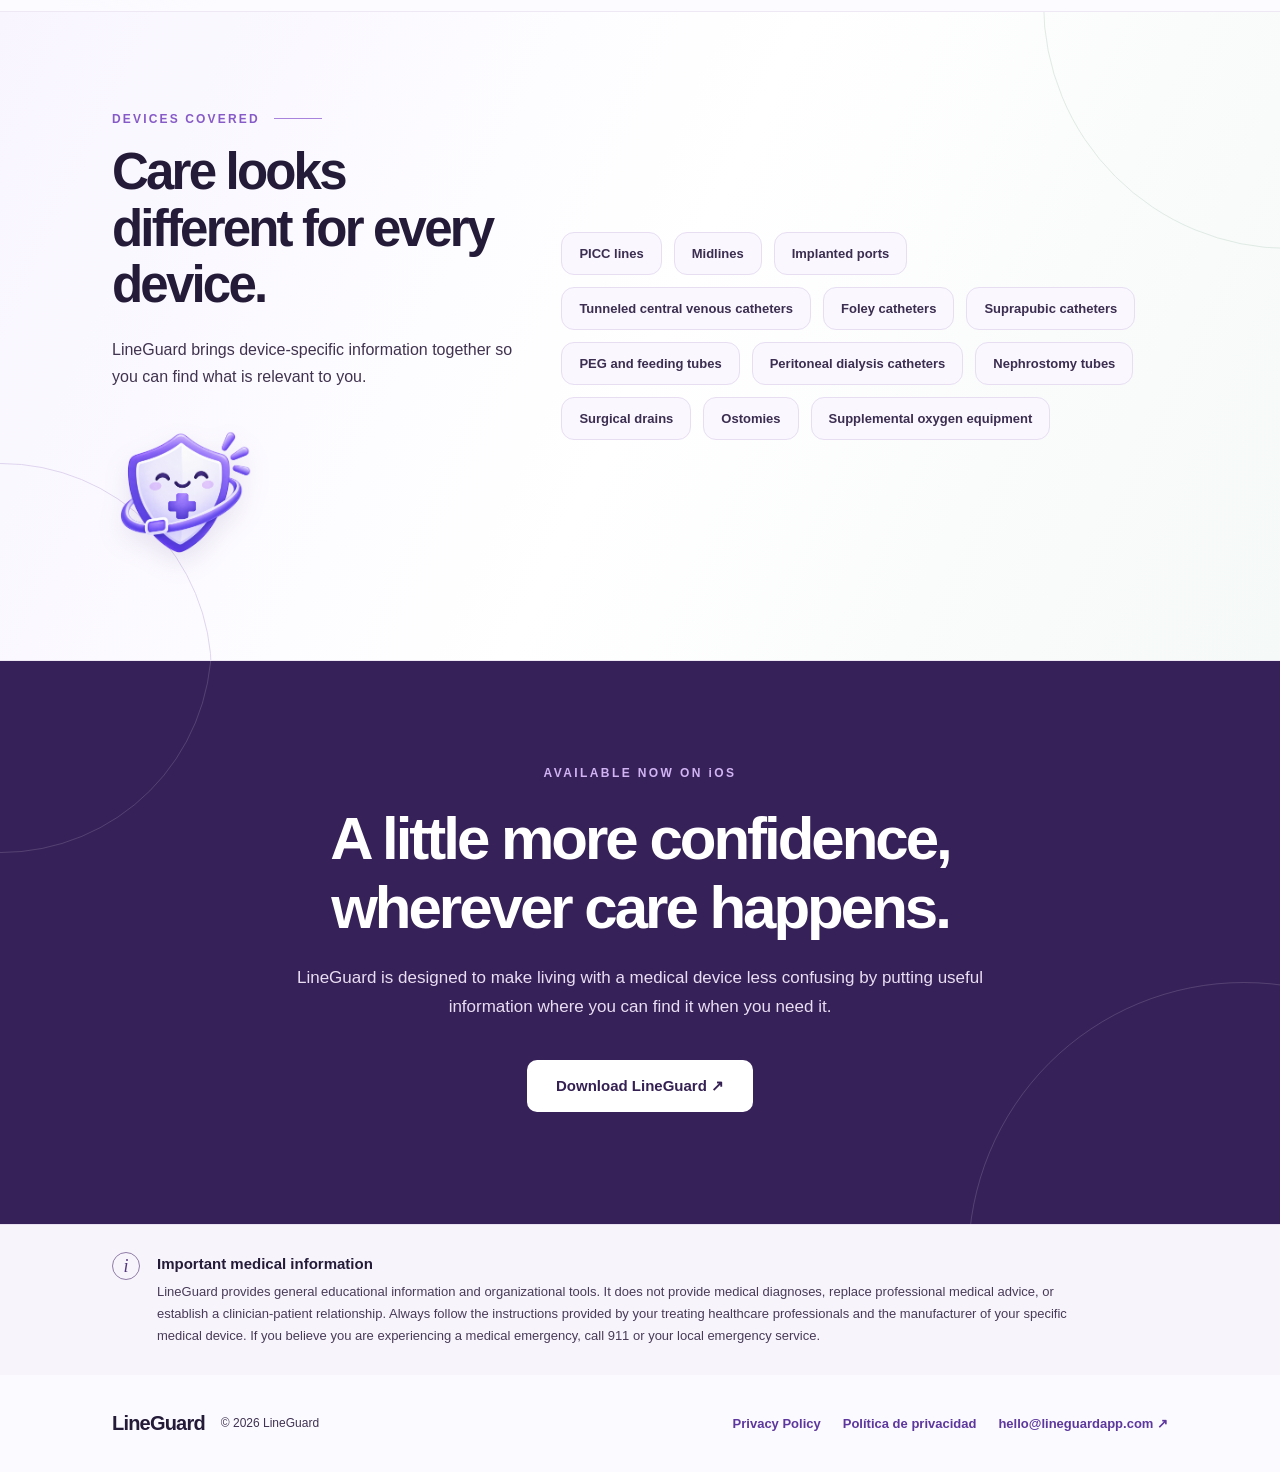
==== commit 09a64bd6: "Add files via upload" ====
--- a/index.html
+++ b/index.html
@@ -34,7 +34,8 @@
   </section>
   <section class="lg-device-section" id="lg-devices" aria-labelledby="devices-title"><div class="lg-device-inner lg-width"><div class="lg-device-heading"><small>DEVICES COVERED</small><h2 id="devices-title">Care looks different for every device.</h2><p>LineGuard brings device-specific information together so you can find what is relevant to you.</p><img class="lg-devices-mascot" src="lineguard-logo.png" alt="" /></div><div class="lg-chips" role="list"><span role="listitem">PICC lines</span><span role="listitem">Midlines</span><span role="listitem">Implanted ports</span><span role="listitem">Tunneled central venous catheters</span><span role="listitem">Foley catheters</span><span role="listitem">Suprapubic catheters</span><span role="listitem">PEG and feeding tubes</span><span role="listitem">Peritoneal dialysis catheters</span><span role="listitem">Nephrostomy tubes</span><span role="listitem">Surgical drains</span><span role="listitem">Ostomies</span><span role="listitem">Supplemental oxygen equipment</span></div></div></section>
   <section class="lg-closing" id="lg-about" aria-labelledby="closing-title"><div class="lg-closing-inner lg-width"><small>AVAILABLE NOW ON iOS</small><h2 id="closing-title">A little more confidence, wherever care happens.</h2><p>LineGuard is designed to make living with a medical device less confusing by putting useful information where you can find it when you need it.</p><a href="https://apps.apple.com/us/app/lineguardapp/id6782687697">Download LineGuard ↗</a></div></section>
-  <section class="lg-disclaimer" aria-labelledby="medical-title"><div class="lg-width lg-disclaimer-inner"><span class="lg-disclaimer-icon" aria-hidden="true">i</span><div><h2 id="medical-title">Important medical information</h2><p>LineGuard provides general educational information and organizational tools. It does not provide medical diagnoses, replace professional medical advice, or establish a clinician-patient relationship. Always follow the instructions provided by your treating healthcare professionals and the manufacturer of your specific medical device. If you believe you are experiencing a medical emergency, call 911 or your local emergency service.</p></div></div></section></main><footer class="lg-footer"><div class="lg-footer-inner lg-width"><strong>LineGuard</strong><span>© 2026 LineGuard</span><a href="mailto:hello@lineguardapp.com">hello@lineguardapp.com ↗</a></div></footer>
+  <section class="lg-disclaimer" aria-labelledby="medical-title"><div class="lg-width lg-disclaimer-inner"><span class="lg-disclaimer-icon" aria-hidden="true">i</span><div><h2 id="medical-title">Important medical information</h2><p>LineGuard provides general educational information and organizational tools. It does not provide medical diagnoses, replace professional medical advice, or establish a clinician-patient relationship. Always follow the instructions provided by your treating healthcare professionals and the manufacturer of your specific medical device. If you believe you are experiencing a medical emergency, call 911 or your local emergency service.</p></div></div></section></main>
+  <footer class="lg-footer"><div class="lg-footer-inner lg-width"><div class="lg-footer-brand"><strong>LineGuard</strong><span>© 2026 LineGuard</span></div><nav class="lg-footer-links" aria-label="Privacy and contact"><a href="/privacy/">Privacy Policy</a><a href="/privacy/es/" lang="es">Política de privacidad</a><a href="mailto:hello@lineguardapp.com">hello@lineguardapp.com ↗</a></nav></div></footer>
   <dialog class="lg-viewer" aria-label="Full app screenshot"><div class="lg-viewer-head"><span class="lg-viewer-title"></span><button type="button" class="lg-viewer-close" aria-label="Close screenshot">×</button></div><img alt=""></dialog>
 </div>
 
--- a/styles.css
+++ b/styles.css
@@ -208,6 +208,10 @@
     #lg-refresh .lg-closing p{color:#e9ddf2!important;opacity:1!important;font-size:17px;line-height:1.7;max-width:740px}
     #lg-refresh .lg-closing a{font-size:15px;padding:17px 29px;margin-top:38px}
     #lg-refresh .lg-footer-inner{padding-top:37px;padding-bottom:37px}
+    #lg-refresh .lg-footer-brand,#lg-refresh .lg-footer-links{display:flex;align-items:center;gap:16px;flex-wrap:wrap}
+    #lg-refresh .lg-footer-links{justify-content:flex-end;gap:14px 22px}
+    #lg-refresh .lg-footer-links a:focus-visible{outline:2px solid #6944c6;outline-offset:4px;border-radius:2px}
+    @media(max-width:760px){#lg-refresh .lg-footer-inner{align-items:flex-start;flex-direction:column}#lg-refresh .lg-footer-links{justify-content:flex-start}}
     #lg-refresh .lg-viewer{border:0;border-radius:22px;background:#fff;color:#241b39;padding:20px 23px 23px;max-width:min(520px,calc(100vw - 34px));max-height:91vh;box-shadow:0 30px 95px #0f092d80}
     #lg-refresh .lg-viewer::backdrop{background:#1b102bc9}
     #lg-refresh .lg-viewer-head{display:flex;align-items:center;justify-content:space-between;gap:16px;margin-bottom:16px;font-size:18px;font-weight:750}
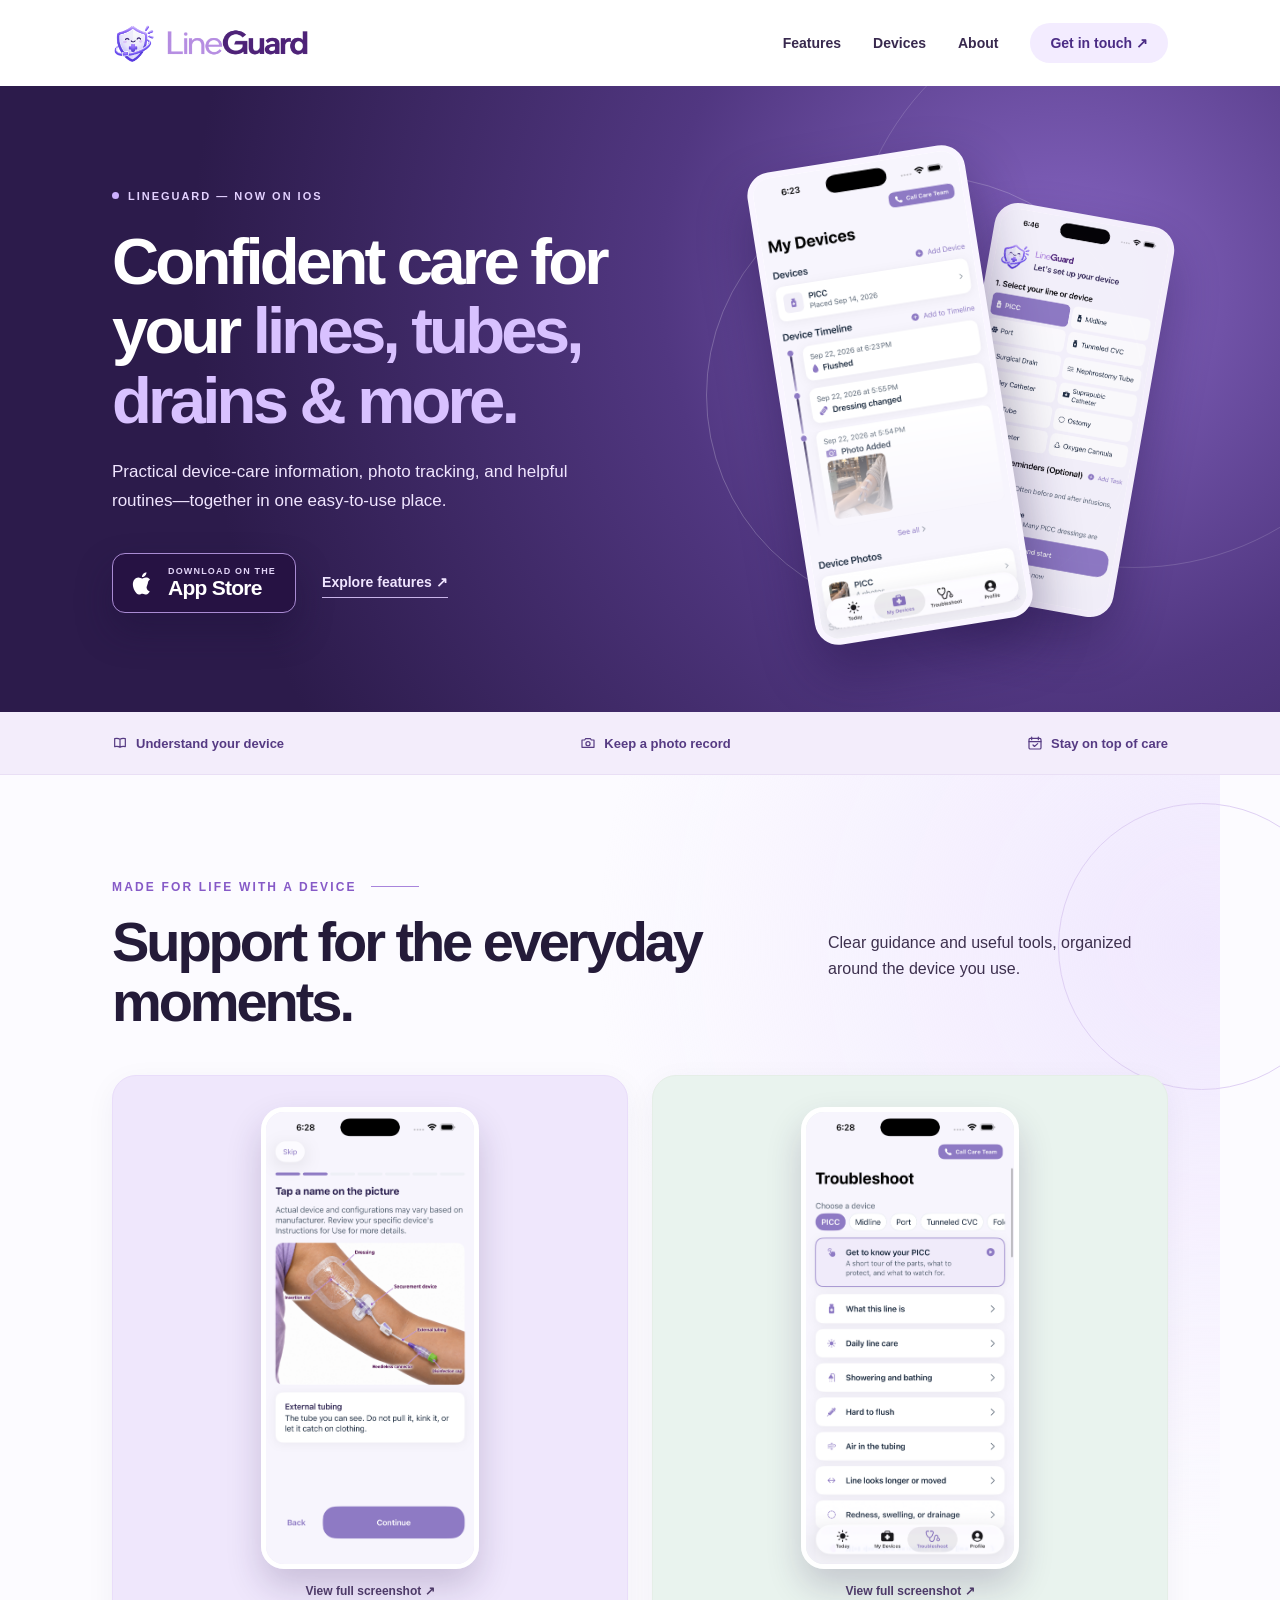
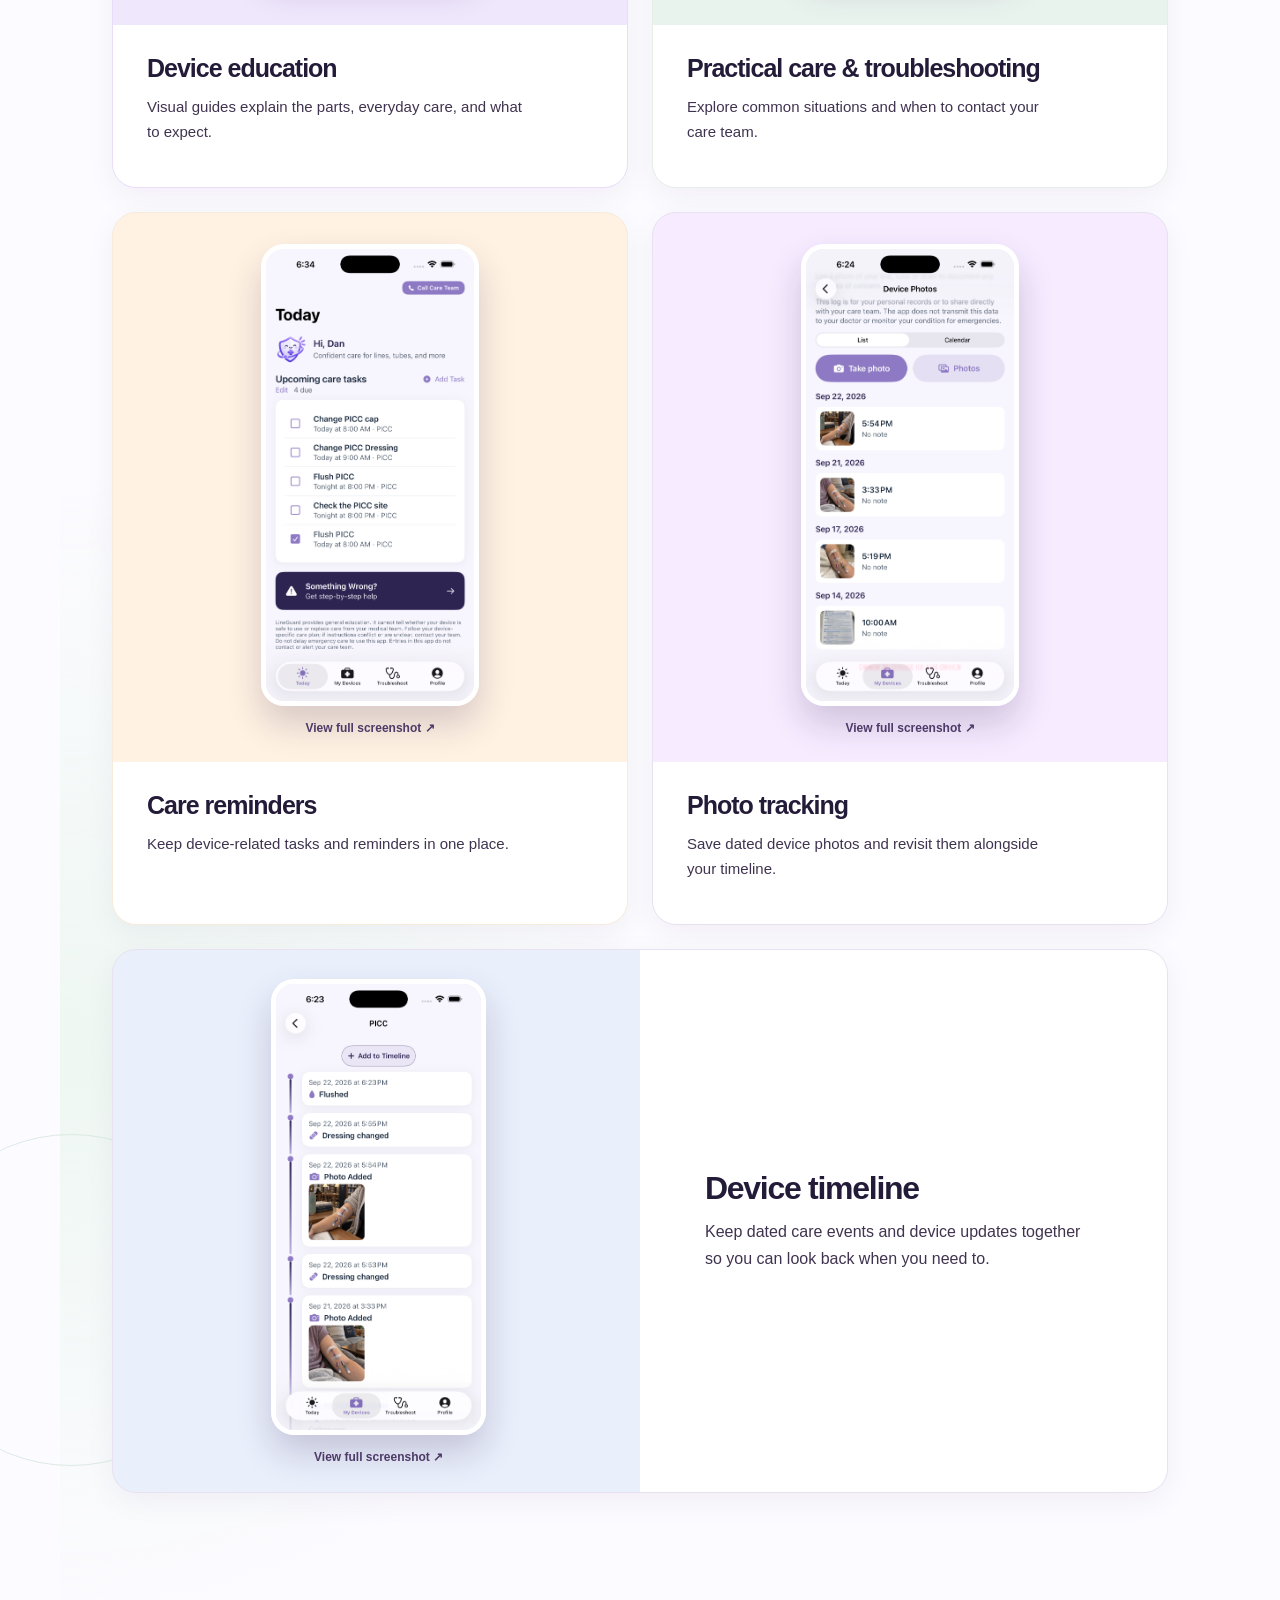
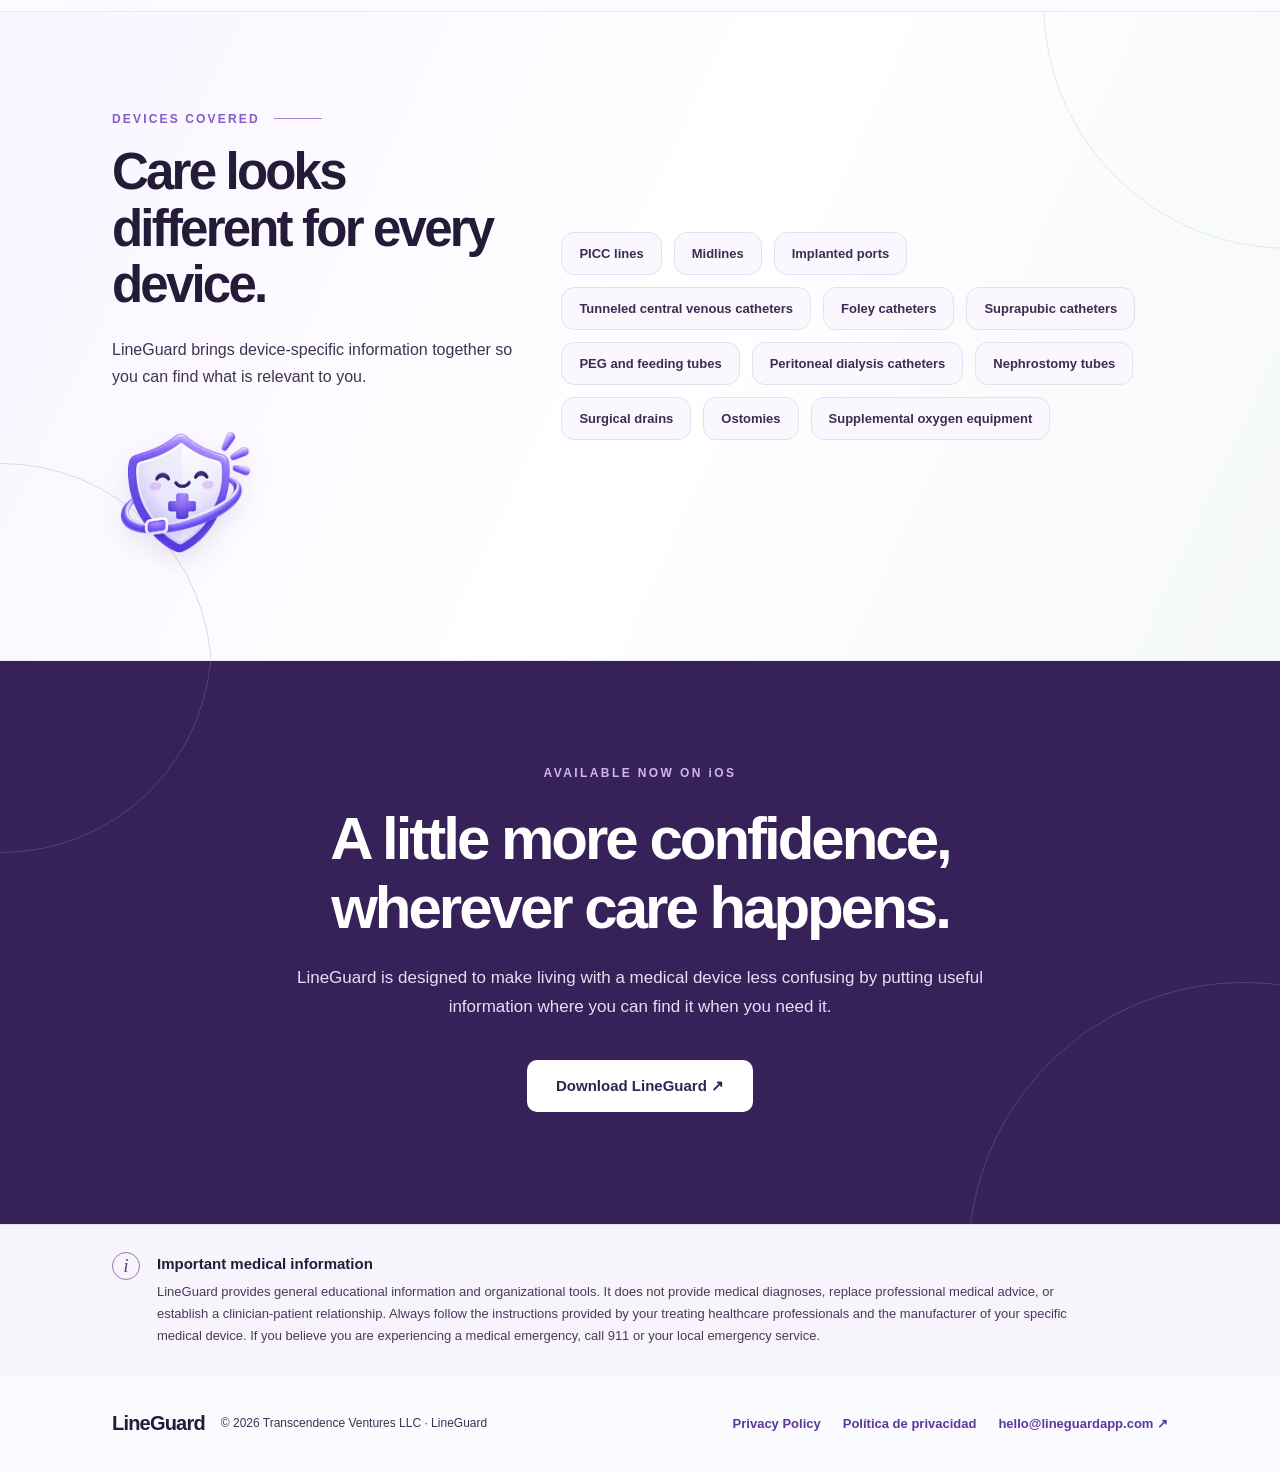
==== commit 81ebc4c6: "Add Transcendence Ventures LLC ownership" ====
--- a/index.html
+++ b/index.html
@@ -35,11 +35,11 @@
   <section class="lg-device-section" id="lg-devices" aria-labelledby="devices-title"><div class="lg-device-inner lg-width"><div class="lg-device-heading"><small>DEVICES COVERED</small><h2 id="devices-title">Care looks different for every device.</h2><p>LineGuard brings device-specific information together so you can find what is relevant to you.</p><img class="lg-devices-mascot" src="lineguard-logo.png" alt="" /></div><div class="lg-chips" role="list"><span role="listitem">PICC lines</span><span role="listitem">Midlines</span><span role="listitem">Implanted ports</span><span role="listitem">Tunneled central venous catheters</span><span role="listitem">Foley catheters</span><span role="listitem">Suprapubic catheters</span><span role="listitem">PEG and feeding tubes</span><span role="listitem">Peritoneal dialysis catheters</span><span role="listitem">Nephrostomy tubes</span><span role="listitem">Surgical drains</span><span role="listitem">Ostomies</span><span role="listitem">Supplemental oxygen equipment</span></div></div></section>
   <section class="lg-closing" id="lg-about" aria-labelledby="closing-title"><div class="lg-closing-inner lg-width"><small>AVAILABLE NOW ON iOS</small><h2 id="closing-title">A little more confidence, wherever care happens.</h2><p>LineGuard is designed to make living with a medical device less confusing by putting useful information where you can find it when you need it.</p><a href="https://apps.apple.com/us/app/lineguardapp/id6782687697">Download LineGuard ↗</a></div></section>
   <section class="lg-disclaimer" aria-labelledby="medical-title"><div class="lg-width lg-disclaimer-inner"><span class="lg-disclaimer-icon" aria-hidden="true">i</span><div><h2 id="medical-title">Important medical information</h2><p>LineGuard provides general educational information and organizational tools. It does not provide medical diagnoses, replace professional medical advice, or establish a clinician-patient relationship. Always follow the instructions provided by your treating healthcare professionals and the manufacturer of your specific medical device. If you believe you are experiencing a medical emergency, call 911 or your local emergency service.</p></div></div></section></main>
-  <footer class="lg-footer"><div class="lg-footer-inner lg-width"><div class="lg-footer-brand"><strong>LineGuard</strong><span>© 2026 LineGuard</span></div><nav class="lg-footer-links" aria-label="Privacy and contact"><a href="/privacy/">Privacy Policy</a><a href="/privacy/es/" lang="es">Política de privacidad</a><a href="mailto:hello@lineguardapp.com">hello@lineguardapp.com ↗</a></nav></div></footer>
+  <footer class="lg-footer"><div class="lg-footer-inner lg-width"><div class="lg-footer-brand"><strong>LineGuard</strong><span>© 2026 Transcendence Ventures LLC · LineGuard</span></div><nav class="lg-footer-links" aria-label="Privacy and contact"><a href="/privacy/">Privacy Policy</a><a href="/privacy/es/" lang="es">Política de privacidad</a><a href="mailto:hello@lineguardapp.com">hello@lineguardapp.com ↗</a></nav></div></footer>
   <dialog class="lg-viewer" aria-label="Full app screenshot"><div class="lg-viewer-head"><span class="lg-viewer-title"></span><button type="button" class="lg-viewer-close" aria-label="Close screenshot">×</button></div><img alt=""></dialog>
 </div>
 
-<script>document.querySelector('.lg-footer span').textContent = '© ' + new Date().getFullYear() + ' LineGuard';</script><script>
+<script>document.querySelector('.lg-footer span').textContent = '© ' + new Date().getFullYear() + ' Transcendence Ventures LLC · LineGuard';</script><script>
 (function(){
   const root=document.getElementById('lg-refresh');
   const viewer=root.querySelector('.lg-viewer');
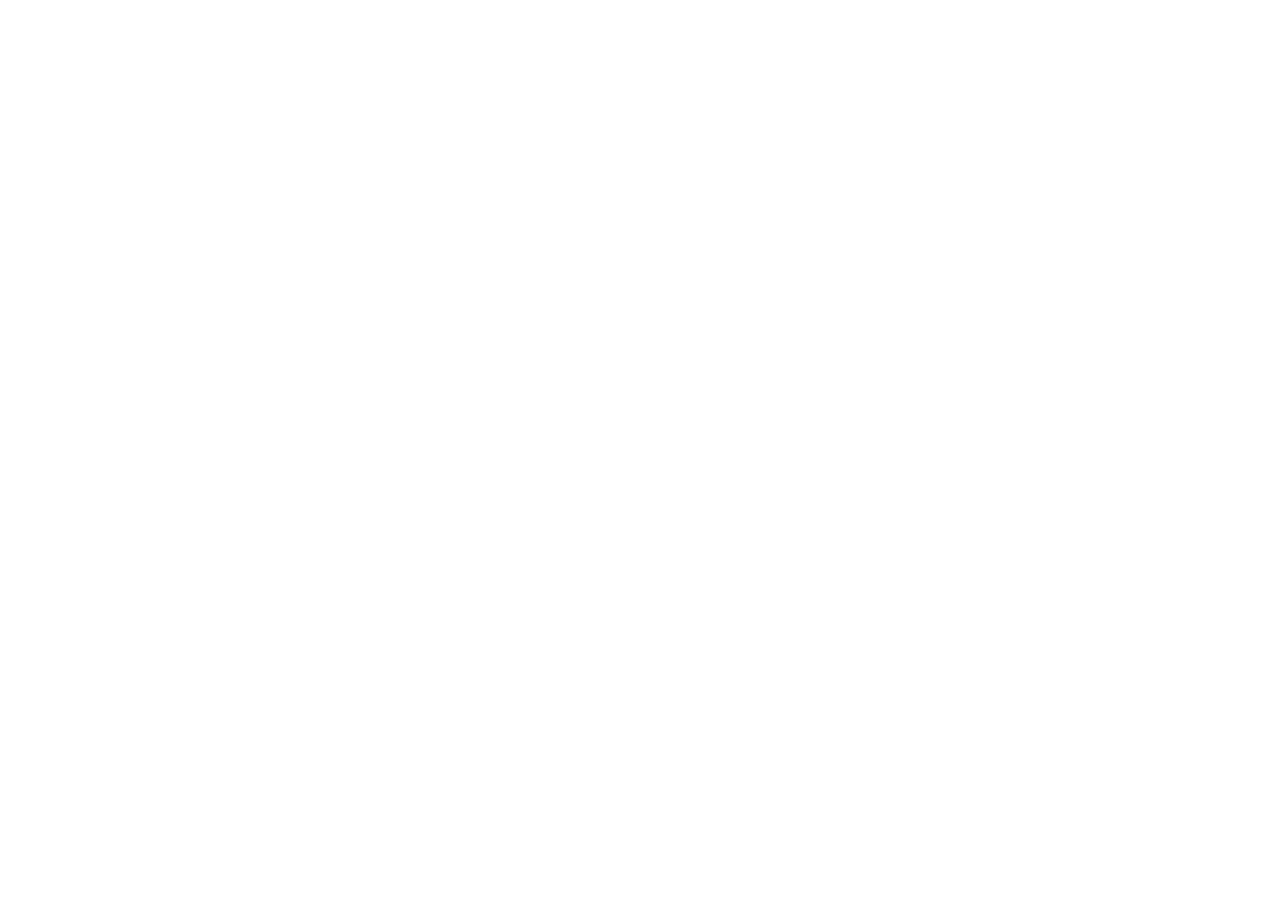
==== commit 7efc06f1: "Add files via upload" ====
--- a/index.html
+++ b/index.html
@@ -1,60 +1,17 @@
-<!doctype html>
-<html lang="en"><head><meta charset="utf-8"><meta name="viewport" content="width=device-width, initial-scale=1"><meta name="theme-color" content="#2c1b4d">
-<meta name="description" content="LineGuard brings practical information, visual guides, photo tracking, and care reminders for medical lines, tubes, drains, and other devices together in one place. Available now on iOS.">
-<meta property="og:title" content="LineGuard — Confident care for your lines, tubes, drains &amp; more"><meta property="og:description" content="Get to know your device, keep track of care, and find useful information when you need it. Available now on the App Store.">
-<meta property="og:type" content="website"><meta property="og:image" content="https://lineguardapp.com/lineguard-preview.jpg">
-<link rel="icon" href="favicon.png" type="image/png"><link rel="stylesheet" href="styles.css"><title>LineGuard — Confident care for your lines, tubes, drains &amp; more</title></head>
-<body><a class="skip-link" href="#main">Skip to content</a>
-<div id="lg-refresh">
-  <div class="site-header"><header class="lg-header lg-width">
-    <a class="lg-brand" href="#lg-top"><img src="lineguard-logo.png" alt=""><img class="lg-wordmark" src="lineguard-wordmark.png" alt="LineGuard" width="2048" height="682"></a>
-    <nav class="lg-nav" aria-label="Main navigation"><a href="#lg-features">Features</a><a href="#lg-devices">Devices</a><a href="#lg-about">About</a><a class="lg-nav-cta" href="mailto:hello@lineguardapp.com">Get in touch ↗</a></nav>
-  </header></div>
-  <main id="main"><section class="lg-hero" id="lg-top" aria-labelledby="hero-title">
-    <div class="lg-hero-inner lg-width">
-      <div>
-        <div class="lg-eyebrow">LineGuard — Now on iOS</div>
-        <h1 id="hero-title">Confident care for your <span>lines, tubes, drains &amp; more.</span></h1>
-        <p>Practical device-care information, photo tracking, and helpful routines—together in one easy-to-use place.</p>
-        <div class="lg-actions"><a class="lg-soon" href="https://apps.apple.com/us/app/lineguardapp/id6782687697" aria-label="Download LineGuard on the App Store"><svg viewBox="0 0 24 24" aria-hidden="true" focusable="false"><path d="M16.7 12.8c0-2.3 1.9-3.4 2-3.5-1.1-1.6-2.8-1.8-3.4-1.8-1.5-.2-2.9.9-3.7.9-.8 0-1.9-.9-3.2-.9-1.7 0-3.2 1-4.1 2.5-1.8 3.1-.5 7.7 1.3 10.2.9 1.2 1.9 2.5 3.2 2.5 1.3-.1 1.8-.8 3.3-.8 1.4 0 1.9.8 3.2.8 1.4 0 2.3-1.3 3.2-2.6-.9-.4-2.9-1.4-2.9-3.8ZM14.4 5.8c.7-.8 1.2-1.9 1.1-3-.9.1-2.1.7-2.8 1.5-.7.7-1.3 1.9-1.2 2.9 1.1.1 2.1-.5 2.9-1.4Z" fill="currentColor"/></svg><span class="lg-storecopy"><small>DOWNLOAD ON THE</small><strong>App Store</strong></span></a><a class="lg-explore" href="#lg-features">Explore features ↗</a></div>
-      </div>
-      <div class="lg-hero-art" aria-label="LineGuard app screens"><div class="lg-orbit"></div><div class="lg-phone lg-phone-two"><img src="device-options.png" alt="Device setup screen"></div><div class="lg-phone lg-phone-one"><img src="my-devices.png" alt="My Devices screen"></div></div>
-    </div>
-  </section>
-  <div class="lg-strip"><div class="lg-strip-inner lg-width"><span><svg viewBox="0 0 24 24" aria-hidden="true"><path d="M12 6.5c-2.4-1.6-5.1-1.7-8-1v12c2.9-.7 5.6-.6 8 1 2.4-1.6 5.1-1.7 8-1v-12c-2.9-.7-5.6-.6-8 1Zm0 0v12"/></svg>Understand your device</span><span><svg viewBox="0 0 24 24" aria-hidden="true"><path d="M3 7.5h4l1.5-2h7l1.5 2h4v11H3z"/><circle cx="12" cy="13" r="3.1"/></svg>Keep a photo record</span><span><svg viewBox="0 0 24 24" aria-hidden="true"><rect x="3" y="5" width="18" height="16" rx="2"/><path d="M7 3v4M17 3v4M3 10h18m-12 5 2.2 2.2L16 13"/></svg>Stay on top of care</span></div></div>
-  <section class="lg-main lg-width" id="lg-features" aria-labelledby="features-title">
-    <div class="lg-heading"><div><small>MADE FOR LIFE WITH A DEVICE</small><h2 id="features-title">Support for the everyday moments.</h2></div><p>Clear guidance and useful tools, organized around the device you use.</p></div>
-    <div class="lg-feature-grid">
-      <article class="lg-feature lg-guide"><div class="lg-feature-copy"><h3>Device education</h3><p>Visual guides explain the parts, everyday care, and what to expect.</p></div><button class="lg-screen-open" type="button" aria-label="View full PICC visual guide screenshot"><img src="meet-picc-2.png" width="942" height="2048" loading="lazy" decoding="async" alt="PICC visual guide"><span>View full screenshot ↗</span></button></article>
-      <article class="lg-feature lg-trouble"><div class="lg-feature-copy"><h3>Practical care &amp; troubleshooting</h3><p>Explore common situations and when to contact your care team.</p></div><button class="lg-screen-open" type="button" aria-label="View full Troubleshooting screen screenshot"><img src="troubleshoot.png" width="942" height="2048" loading="lazy" decoding="async" alt="Troubleshooting screen"><span>View full screenshot ↗</span></button></article>
-      <article class="lg-feature lg-reminder"><div class="lg-feature-copy"><h3>Care reminders</h3><p>Keep device-related tasks and reminders in one place.</p></div><button class="lg-screen-open" type="button" aria-label="View full Today care tasks screen screenshot"><img src="today.png" width="942" height="2048" loading="lazy" decoding="async" alt="Today care tasks screen"><span>View full screenshot ↗</span></button></article>
-      <article class="lg-feature lg-photo"><div class="lg-feature-copy"><h3>Photo tracking</h3><p>Save dated device photos and revisit them alongside your timeline.</p></div><button class="lg-screen-open" type="button" aria-label="View full Device photo log screenshot"><img src="device-photos.png" width="942" height="2048" loading="lazy" decoding="async" alt="Device photo log"><span>View full screenshot ↗</span></button></article>
-      <article class="lg-feature lg-timeline"><div class="lg-feature-copy"><h3>Device timeline</h3><p>Keep dated care events and device updates together so you can look back when you need to.</p></div><button class="lg-screen-open" type="button" aria-label="View full LineGuard device timeline with dated care events screenshot"><img src="device-timeline.png" width="942" height="2048" loading="lazy" decoding="async" alt="LineGuard device timeline with dated care events"><span>View full screenshot ↗</span></button></article>
-    </div>
-  </section>
-  <section class="lg-device-section" id="lg-devices" aria-labelledby="devices-title"><div class="lg-device-inner lg-width"><div class="lg-device-heading"><small>DEVICES COVERED</small><h2 id="devices-title">Care looks different for every device.</h2><p>LineGuard brings device-specific information together so you can find what is relevant to you.</p><img class="lg-devices-mascot" src="lineguard-logo.png" alt="" /></div><div class="lg-chips" role="list"><span role="listitem">PICC lines</span><span role="listitem">Midlines</span><span role="listitem">Implanted ports</span><span role="listitem">Tunneled central venous catheters</span><span role="listitem">Foley catheters</span><span role="listitem">Suprapubic catheters</span><span role="listitem">PEG and feeding tubes</span><span role="listitem">Peritoneal dialysis catheters</span><span role="listitem">Nephrostomy tubes</span><span role="listitem">Surgical drains</span><span role="listitem">Ostomies</span><span role="listitem">Supplemental oxygen equipment</span></div></div></section>
-  <section class="lg-closing" id="lg-about" aria-labelledby="closing-title"><div class="lg-closing-inner lg-width"><small>AVAILABLE NOW ON iOS</small><h2 id="closing-title">A little more confidence, wherever care happens.</h2><p>LineGuard is designed to make living with a medical device less confusing by putting useful information where you can find it when you need it.</p><a href="https://apps.apple.com/us/app/lineguardapp/id6782687697">Download LineGuard ↗</a></div></section>
-  <section class="lg-disclaimer" aria-labelledby="medical-title"><div class="lg-width lg-disclaimer-inner"><span class="lg-disclaimer-icon" aria-hidden="true">i</span><div><h2 id="medical-title">Important medical information</h2><p>LineGuard provides general educational information and organizational tools. It does not provide medical diagnoses, replace professional medical advice, or establish a clinician-patient relationship. Always follow the instructions provided by your treating healthcare professionals and the manufacturer of your specific medical device. If you believe you are experiencing a medical emergency, call 911 or your local emergency service.</p></div></div></section></main>
-  <footer class="lg-footer"><div class="lg-footer-inner lg-width"><div class="lg-footer-brand"><strong>LineGuard</strong><span>© 2026 Transcendence Ventures LLC · LineGuard</span></div><nav class="lg-footer-links" aria-label="Privacy and contact"><a href="/privacy/">Privacy Policy</a><a href="/privacy/es/" lang="es">Política de privacidad</a><a href="mailto:hello@lineguardapp.com">hello@lineguardapp.com ↗</a></nav></div></footer>
-  <dialog class="lg-viewer" aria-label="Full app screenshot"><div class="lg-viewer-head"><span class="lg-viewer-title"></span><button type="button" class="lg-viewer-close" aria-label="Close screenshot">×</button></div><img alt=""></dialog>
-</div>
-
-<script>document.querySelector('.lg-footer span').textContent = '© ' + new Date().getFullYear() + ' Transcendence Ventures LLC · LineGuard';</script><script>
-(function(){
-  const root=document.getElementById('lg-refresh');
-  const viewer=root.querySelector('.lg-viewer');
-  const viewImage=viewer.querySelector('img');
-  const viewTitle=viewer.querySelector('.lg-viewer-title');
-  root.querySelectorAll('.lg-screen-open').forEach(button=>{
-    button.addEventListener('click',()=>{
-      const shot=button.querySelector('img');
-      viewImage.src=shot.src;
-      viewImage.alt=shot.alt;
-      viewTitle.textContent=button.closest('article').querySelector('h3').textContent;
-      viewer.showModal();
-    });
-  });
-  viewer.querySelector('.lg-viewer-close').addEventListener('click',()=>viewer.close());
-  viewer.addEventListener('click',event=>{if(event.target===viewer)viewer.close();});
-})();
-</script></body></html>
+<!DOCTYPE html>
+<html lang="en">
+<head>
+  <meta charset="utf-8">
+  <meta name="viewport" content="width=device-width, initial-scale=1">
+  <title>Download LineGuard</title>
+  <meta http-equiv="refresh" content="0; url=https://apps.apple.com/us/app/lineguardapp/id6782687697">
+  <link rel="canonical" href="https://apps.apple.com/us/app/lineguardapp/id6782687697">
+  <script>
+    window.location.replace("https://apps.apple.com/us/app/lineguardapp/id6782687697");
+  </script>
+</head>
+<body>
+  <p>Redirecting to the App Store...</p>
+  <p><a href="https://apps.apple.com/us/app/lineguardapp/id6782687697">Tap here if you are not redirected.</a></p>
+</body>
+</html>
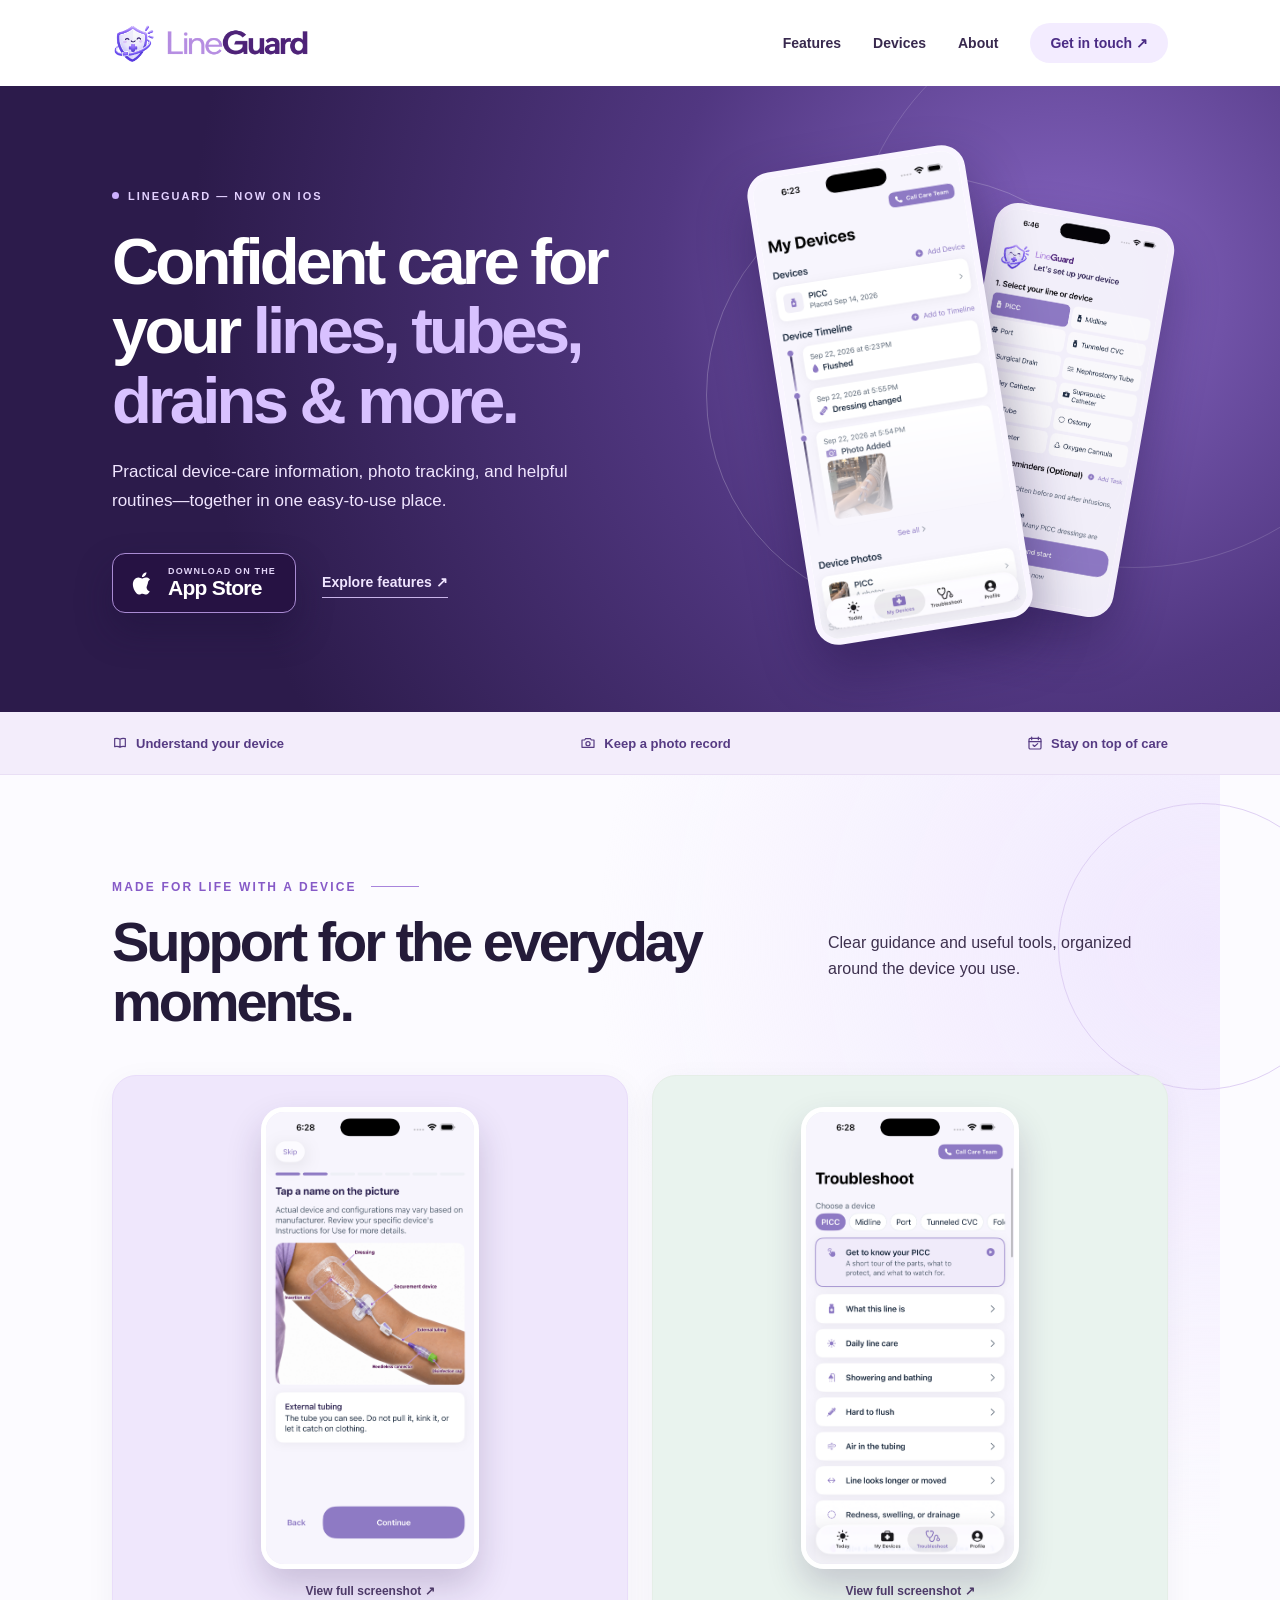
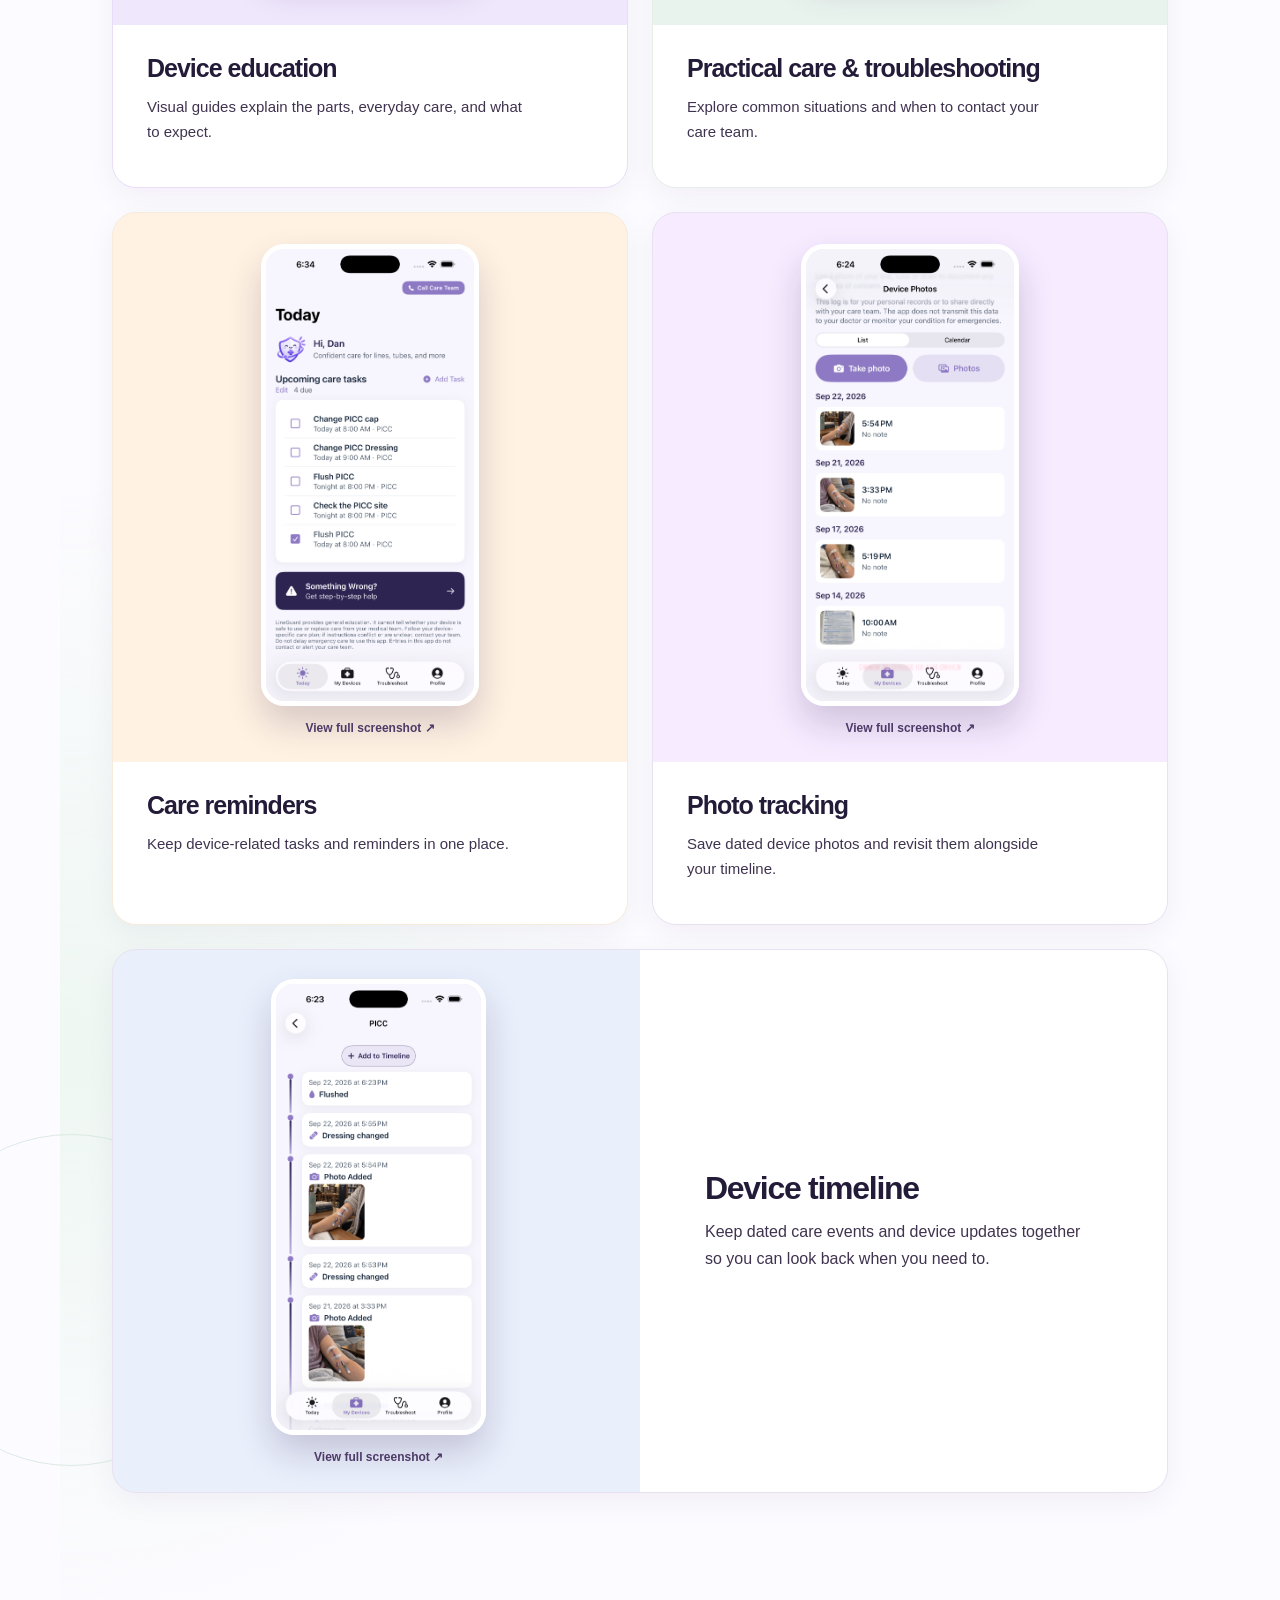
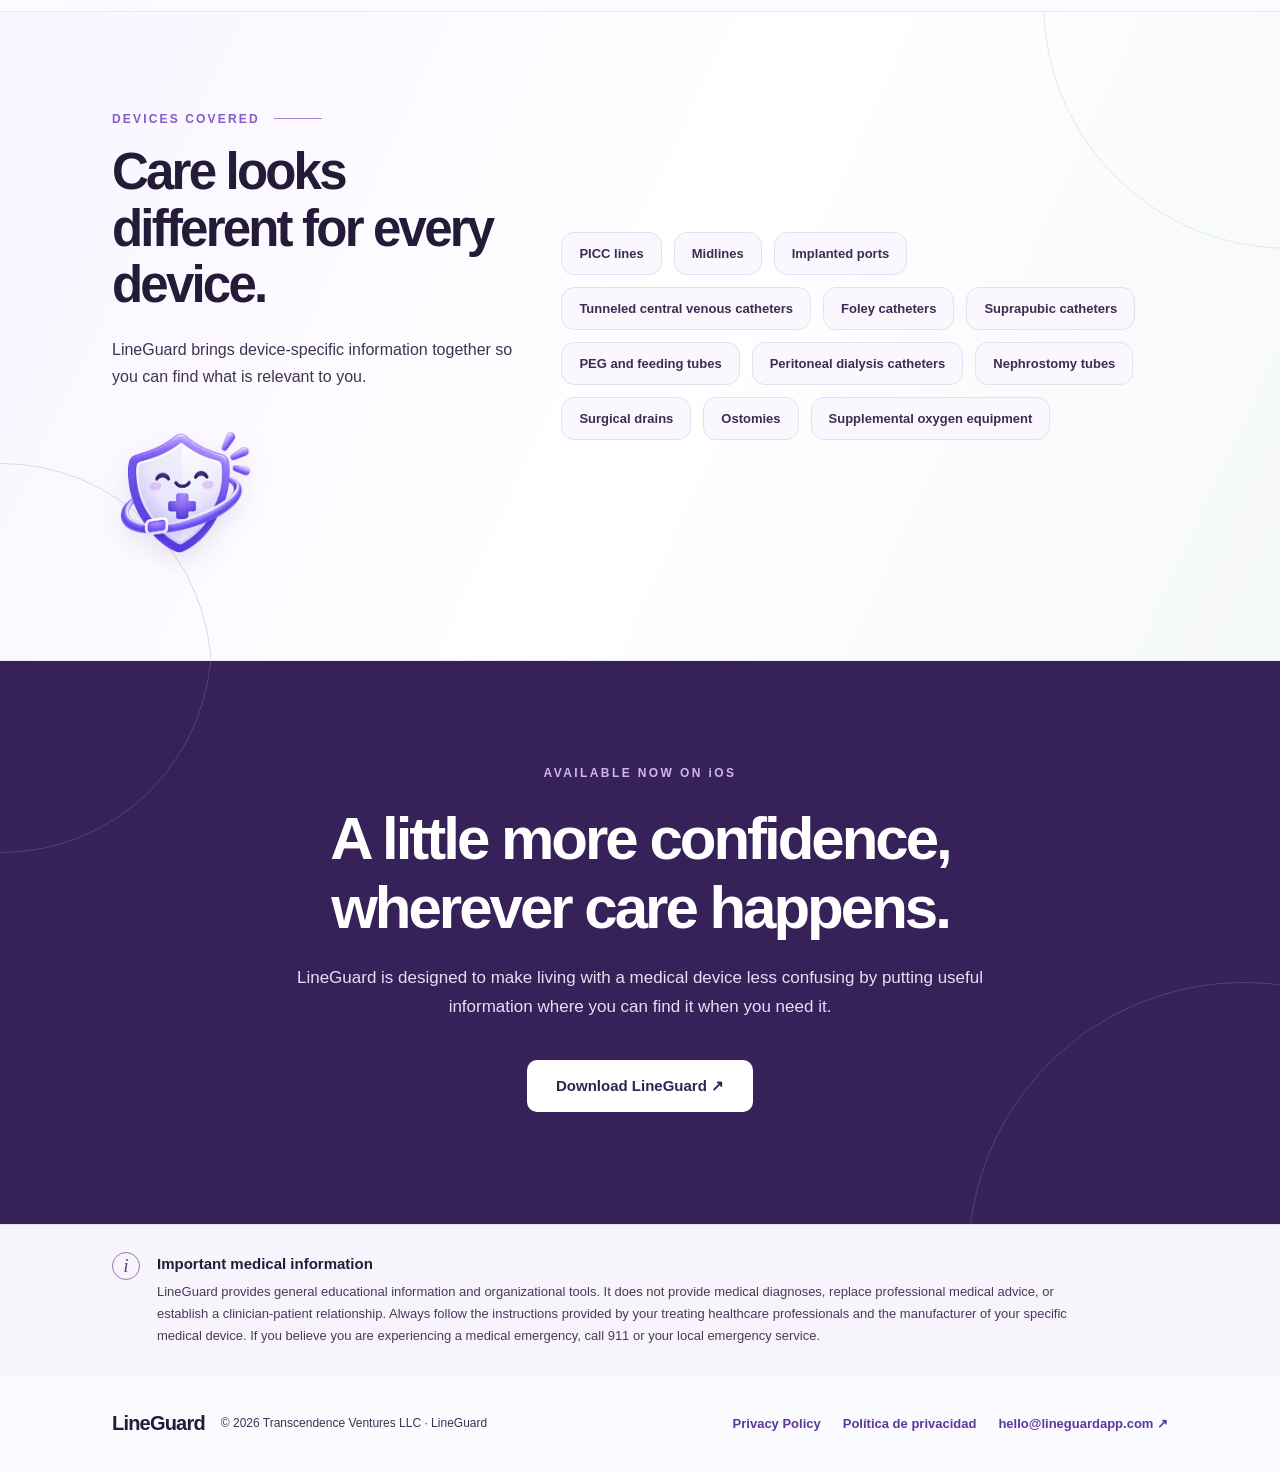
==== commit ff4d6a69: "Add files via upload" ====
--- a/index.html
+++ b/index.html
@@ -1,17 +1,60 @@
-<!DOCTYPE html>
-<html lang="en">
-<head>
-  <meta charset="utf-8">
-  <meta name="viewport" content="width=device-width, initial-scale=1">
-  <title>Download LineGuard</title>
-  <meta http-equiv="refresh" content="0; url=https://apps.apple.com/us/app/lineguardapp/id6782687697">
-  <link rel="canonical" href="https://apps.apple.com/us/app/lineguardapp/id6782687697">
-  <script>
-    window.location.replace("https://apps.apple.com/us/app/lineguardapp/id6782687697");
-  </script>
-</head>
-<body>
-  <p>Redirecting to the App Store...</p>
-  <p><a href="https://apps.apple.com/us/app/lineguardapp/id6782687697">Tap here if you are not redirected.</a></p>
-</body>
-</html>
+<!doctype html>
+<html lang="en"><head><meta charset="utf-8"><meta name="viewport" content="width=device-width, initial-scale=1"><meta name="theme-color" content="#2c1b4d">
+<meta name="description" content="LineGuard brings practical information, visual guides, photo tracking, and care reminders for medical lines, tubes, drains, and other devices together in one place. Available now on iOS.">
+<meta property="og:title" content="LineGuard — Confident care for your lines, tubes, drains &amp; more"><meta property="og:description" content="Get to know your device, keep track of care, and find useful information when you need it. Available now on the App Store.">
+<meta property="og:type" content="website"><meta property="og:image" content="https://lineguardapp.com/lineguard-preview.jpg">
+<link rel="icon" href="favicon.png" type="image/png"><link rel="stylesheet" href="styles.css"><title>LineGuard — Confident care for your lines, tubes, drains &amp; more</title></head>
+<body><a class="skip-link" href="#main">Skip to content</a>
+<div id="lg-refresh">
+  <div class="site-header"><header class="lg-header lg-width">
+    <a class="lg-brand" href="#lg-top"><img src="lineguard-logo.png" alt=""><img class="lg-wordmark" src="lineguard-wordmark.png" alt="LineGuard" width="2048" height="682"></a>
+    <nav class="lg-nav" aria-label="Main navigation"><a href="#lg-features">Features</a><a href="#lg-devices">Devices</a><a href="#lg-about">About</a><a class="lg-nav-cta" href="mailto:hello@lineguardapp.com">Get in touch ↗</a></nav>
+  </header></div>
+  <main id="main"><section class="lg-hero" id="lg-top" aria-labelledby="hero-title">
+    <div class="lg-hero-inner lg-width">
+      <div>
+        <div class="lg-eyebrow">LineGuard — Now on iOS</div>
+        <h1 id="hero-title">Confident care for your <span>lines, tubes, drains &amp; more.</span></h1>
+        <p>Practical device-care information, photo tracking, and helpful routines—together in one easy-to-use place.</p>
+        <div class="lg-actions"><a class="lg-soon" href="https://apps.apple.com/us/app/lineguardapp/id6782687697" aria-label="Download LineGuard on the App Store"><svg viewBox="0 0 24 24" aria-hidden="true" focusable="false"><path d="M16.7 12.8c0-2.3 1.9-3.4 2-3.5-1.1-1.6-2.8-1.8-3.4-1.8-1.5-.2-2.9.9-3.7.9-.8 0-1.9-.9-3.2-.9-1.7 0-3.2 1-4.1 2.5-1.8 3.1-.5 7.7 1.3 10.2.9 1.2 1.9 2.5 3.2 2.5 1.3-.1 1.8-.8 3.3-.8 1.4 0 1.9.8 3.2.8 1.4 0 2.3-1.3 3.2-2.6-.9-.4-2.9-1.4-2.9-3.8ZM14.4 5.8c.7-.8 1.2-1.9 1.1-3-.9.1-2.1.7-2.8 1.5-.7.7-1.3 1.9-1.2 2.9 1.1.1 2.1-.5 2.9-1.4Z" fill="currentColor"/></svg><span class="lg-storecopy"><small>DOWNLOAD ON THE</small><strong>App Store</strong></span></a><a class="lg-explore" href="#lg-features">Explore features ↗</a></div>
+      </div>
+      <div class="lg-hero-art" aria-label="LineGuard app screens"><div class="lg-orbit"></div><div class="lg-phone lg-phone-two"><img src="device-options.png" alt="Device setup screen"></div><div class="lg-phone lg-phone-one"><img src="my-devices.png" alt="My Devices screen"></div></div>
+    </div>
+  </section>
+  <div class="lg-strip"><div class="lg-strip-inner lg-width"><span><svg viewBox="0 0 24 24" aria-hidden="true"><path d="M12 6.5c-2.4-1.6-5.1-1.7-8-1v12c2.9-.7 5.6-.6 8 1 2.4-1.6 5.1-1.7 8-1v-12c-2.9-.7-5.6-.6-8 1Zm0 0v12"/></svg>Understand your device</span><span><svg viewBox="0 0 24 24" aria-hidden="true"><path d="M3 7.5h4l1.5-2h7l1.5 2h4v11H3z"/><circle cx="12" cy="13" r="3.1"/></svg>Keep a photo record</span><span><svg viewBox="0 0 24 24" aria-hidden="true"><rect x="3" y="5" width="18" height="16" rx="2"/><path d="M7 3v4M17 3v4M3 10h18m-12 5 2.2 2.2L16 13"/></svg>Stay on top of care</span></div></div>
+  <section class="lg-main lg-width" id="lg-features" aria-labelledby="features-title">
+    <div class="lg-heading"><div><small>MADE FOR LIFE WITH A DEVICE</small><h2 id="features-title">Support for the everyday moments.</h2></div><p>Clear guidance and useful tools, organized around the device you use.</p></div>
+    <div class="lg-feature-grid">
+      <article class="lg-feature lg-guide"><div class="lg-feature-copy"><h3>Device education</h3><p>Visual guides explain the parts, everyday care, and what to expect.</p></div><button class="lg-screen-open" type="button" aria-label="View full PICC visual guide screenshot"><img src="meet-picc-2.png" width="942" height="2048" loading="lazy" decoding="async" alt="PICC visual guide"><span>View full screenshot ↗</span></button></article>
+      <article class="lg-feature lg-trouble"><div class="lg-feature-copy"><h3>Practical care &amp; troubleshooting</h3><p>Explore common situations and when to contact your care team.</p></div><button class="lg-screen-open" type="button" aria-label="View full Troubleshooting screen screenshot"><img src="troubleshoot.png" width="942" height="2048" loading="lazy" decoding="async" alt="Troubleshooting screen"><span>View full screenshot ↗</span></button></article>
+      <article class="lg-feature lg-reminder"><div class="lg-feature-copy"><h3>Care reminders</h3><p>Keep device-related tasks and reminders in one place.</p></div><button class="lg-screen-open" type="button" aria-label="View full Today care tasks screen screenshot"><img src="today.png" width="942" height="2048" loading="lazy" decoding="async" alt="Today care tasks screen"><span>View full screenshot ↗</span></button></article>
+      <article class="lg-feature lg-photo"><div class="lg-feature-copy"><h3>Photo tracking</h3><p>Save dated device photos and revisit them alongside your timeline.</p></div><button class="lg-screen-open" type="button" aria-label="View full Device photo log screenshot"><img src="device-photos.png" width="942" height="2048" loading="lazy" decoding="async" alt="Device photo log"><span>View full screenshot ↗</span></button></article>
+      <article class="lg-feature lg-timeline"><div class="lg-feature-copy"><h3>Device timeline</h3><p>Keep dated care events and device updates together so you can look back when you need to.</p></div><button class="lg-screen-open" type="button" aria-label="View full LineGuard device timeline with dated care events screenshot"><img src="device-timeline.png" width="942" height="2048" loading="lazy" decoding="async" alt="LineGuard device timeline with dated care events"><span>View full screenshot ↗</span></button></article>
+    </div>
+  </section>
+  <section class="lg-device-section" id="lg-devices" aria-labelledby="devices-title"><div class="lg-device-inner lg-width"><div class="lg-device-heading"><small>DEVICES COVERED</small><h2 id="devices-title">Care looks different for every device.</h2><p>LineGuard brings device-specific information together so you can find what is relevant to you.</p><img class="lg-devices-mascot" src="lineguard-logo.png" alt="" /></div><div class="lg-chips" role="list"><span role="listitem">PICC lines</span><span role="listitem">Midlines</span><span role="listitem">Implanted ports</span><span role="listitem">Tunneled central venous catheters</span><span role="listitem">Foley catheters</span><span role="listitem">Suprapubic catheters</span><span role="listitem">PEG and feeding tubes</span><span role="listitem">Peritoneal dialysis catheters</span><span role="listitem">Nephrostomy tubes</span><span role="listitem">Surgical drains</span><span role="listitem">Ostomies</span><span role="listitem">Supplemental oxygen equipment</span></div></div></section>
+  <section class="lg-closing" id="lg-about" aria-labelledby="closing-title"><div class="lg-closing-inner lg-width"><small>AVAILABLE NOW ON iOS</small><h2 id="closing-title">A little more confidence, wherever care happens.</h2><p>LineGuard is designed to make living with a medical device less confusing by putting useful information where you can find it when you need it.</p><a href="https://apps.apple.com/us/app/lineguardapp/id6782687697">Download LineGuard ↗</a></div></section>
+  <section class="lg-disclaimer" aria-labelledby="medical-title"><div class="lg-width lg-disclaimer-inner"><span class="lg-disclaimer-icon" aria-hidden="true">i</span><div><h2 id="medical-title">Important medical information</h2><p>LineGuard provides general educational information and organizational tools. It does not provide medical diagnoses, replace professional medical advice, or establish a clinician-patient relationship. Always follow the instructions provided by your treating healthcare professionals and the manufacturer of your specific medical device. If you believe you are experiencing a medical emergency, call 911 or your local emergency service.</p></div></div></section></main>
+  <footer class="lg-footer"><div class="lg-footer-inner lg-width"><div class="lg-footer-brand"><strong>LineGuard</strong><span>© 2026 Transcendence Ventures LLC · LineGuard</span></div><nav class="lg-footer-links" aria-label="Privacy and contact"><a href="/privacy/">Privacy Policy</a><a href="/privacy/es/" lang="es">Política de privacidad</a><a href="mailto:hello@lineguardapp.com">hello@lineguardapp.com ↗</a></nav></div></footer>
+  <dialog class="lg-viewer" aria-label="Full app screenshot"><div class="lg-viewer-head"><span class="lg-viewer-title"></span><button type="button" class="lg-viewer-close" aria-label="Close screenshot">×</button></div><img alt=""></dialog>
+</div>
+
+<script>document.querySelector('.lg-footer span').textContent = '© ' + new Date().getFullYear() + ' Transcendence Ventures LLC · LineGuard';</script><script>
+(function(){
+  const root=document.getElementById('lg-refresh');
+  const viewer=root.querySelector('.lg-viewer');
+  const viewImage=viewer.querySelector('img');
+  const viewTitle=viewer.querySelector('.lg-viewer-title');
+  root.querySelectorAll('.lg-screen-open').forEach(button=>{
+    button.addEventListener('click',()=>{
+      const shot=button.querySelector('img');
+      viewImage.src=shot.src;
+      viewImage.alt=shot.alt;
+      viewTitle.textContent=button.closest('article').querySelector('h3').textContent;
+      viewer.showModal();
+    });
+  });
+  viewer.querySelector('.lg-viewer-close').addEventListener('click',()=>viewer.close());
+  viewer.addEventListener('click',event=>{if(event.target===viewer)viewer.close();});
+})();
+</script></body></html>
--- a/styles.css
+++ b/styles.css
@@ -0,0 +1,251 @@
+#lg-refresh{--lg-ink:#241b39;--lg-purple:#6944c6;--lg-dark:#2c1b4d;--lg-lav:#f0e9ff;--lg-bg:#fbfaff;--lg-muted:#6e647c;font-family:Inter,ui-sans-serif,-apple-system,BlinkMacSystemFont,"Segoe UI",sans-serif;color:var(--lg-ink);background:var(--lg-bg);border-radius:16px;overflow:hidden;box-shadow:0 20px 70px #30254c20}
+    #lg-refresh *{box-sizing:border-box}
+    #lg-refresh .lg-width{max-width:1024px;margin:auto;padding-left:44px;padding-right:44px}
+    #lg-refresh .lg-header{background:#fff;display:flex;align-items:center;justify-content:space-between;min-height:70px}
+    #lg-refresh .lg-brand{display:flex;align-items:center;gap:7px;text-decoration:none;color:var(--lg-ink);font-size:22px;font-weight:750;letter-spacing:-.05em}
+    #lg-refresh .lg-brand img{width:37px;height:37px;object-fit:contain}
+    #lg-refresh .lg-brand b{color:var(--lg-purple)}
+    #lg-refresh .lg-nav{display:flex;align-items:center;gap:26px;color:#4a3b61;font-size:13px;font-weight:600}
+    #lg-refresh .lg-nav a{text-decoration:none;color:inherit}
+    #lg-refresh .lg-nav .lg-nav-cta{padding:10px 17px;border-radius:99px;background:#f0eaff;color:#4b2c85}
+    #lg-refresh .lg-hero{background:radial-gradient(circle at 88% 25%,#8061bd 0%,#4e3380 35%,#291943 78%);color:#fff;position:relative;overflow:hidden}
+    #lg-refresh .lg-hero:after{content:"";position:absolute;width:570px;height:570px;border:1px solid #ffffff27;border-radius:50%;right:-140px;top:-90px;pointer-events:none}
+    #lg-refresh .lg-hero-inner{min-height:476px;display:grid;grid-template-columns:55% 45%;align-items:center;position:relative;z-index:1}
+    #lg-refresh .lg-eyebrow{display:inline-flex;align-items:center;gap:9px;text-transform:uppercase;letter-spacing:.18em;font-size:10px;font-weight:750;color:#d9c8ff}
+    #lg-refresh .lg-eyebrow:before{content:"";width:7px;height:7px;background:#cdb0ff;border-radius:50%}
+    #lg-refresh h1,#lg-refresh h2,#lg-refresh h3,#lg-refresh p{margin:0}
+    #lg-refresh .lg-hero h1{font-size:clamp(38px,4.35vw,54px);line-height:1.08;letter-spacing:-.058em;font-weight:760;max-width:540px;margin:19px 0 19px}
+    #lg-refresh .lg-hero h1 span{color:#cfb9ff}
+    #lg-refresh .lg-hero p{color:#e5daf4;font-size:15px;line-height:1.65;max-width:470px}
+    #lg-refresh .lg-actions{display:flex;gap:18px;align-items:center;margin-top:27px;flex-wrap:wrap}
+    #lg-refresh .lg-soon{display:inline-flex;align-items:center;gap:9px;background:#fff;color:#342059;border-radius:11px;padding:12px 16px;font-size:13px;font-weight:750;box-shadow:0 12px 35px #1c113445}
+    #lg-refresh .lg-soon i{width:17px;height:17px}
+    #lg-refresh .lg-explore{color:#f0e5ff;text-decoration:none;font-size:13px;font-weight:700;border-bottom:1px solid #c9b4e9;padding:7px 0}
+    #lg-refresh .lg-hero-art{height:476px;position:relative}
+    #lg-refresh .lg-phone{position:absolute;overflow:hidden;border:6px solid #f9f5ff;border-radius:24px;background:#fff;box-shadow:0 27px 54px #1c0e3e6b;transform-origin:center}
+    #lg-refresh .lg-phone img{display:block;width:100%;height:100%;object-fit:cover}
+    #lg-refresh .lg-phone-one{width:190px;height:412px;left:14%;top:44px;transform:rotate(-9deg);z-index:2}
+    #lg-refresh .lg-phone-two{width:169px;height:368px;right:1%;top:77px;transform:rotate(10deg);z-index:1;opacity:.96}
+    #lg-refresh .lg-orbit{position:absolute;width:310px;height:310px;border:1px solid #ffffff40;border-radius:50%;left:6%;top:84px}
+    #lg-refresh .lg-strip{background:#f2edfa;border-bottom:1px solid #e9dff5}
+    #lg-refresh .lg-strip-inner{display:flex;justify-content:space-between;gap:12px;padding-top:15px;padding-bottom:15px;color:#563b83;font-size:12px;font-weight:690}
+    #lg-refresh .lg-strip span{display:inline-flex;align-items:center;gap:8px;white-space:nowrap}
+    #lg-refresh .lg-strip i{width:15px;height:15px;color:#7d58bb}
+    #lg-refresh .lg-main{padding-top:58px;padding-bottom:60px}
+    #lg-refresh .lg-heading{display:flex;align-items:end;justify-content:space-between;gap:20px;margin-bottom:24px}
+    #lg-refresh .lg-heading small,#lg-refresh .lg-device-heading small{display:block;font-size:10px;letter-spacing:.18em;font-weight:800;color:#865ac7;margin-bottom:11px}
+    #lg-refresh .lg-heading h2,#lg-refresh .lg-device-heading h2{font-size:34px;letter-spacing:-.055em;line-height:1.1;font-weight:760}
+    #lg-refresh .lg-heading p{max-width:300px;color:var(--lg-muted);font-size:13px;line-height:1.55}
+    #lg-refresh .lg-feature-grid{display:grid;grid-template-columns:1fr 1fr;gap:15px}
+    #lg-refresh .lg-feature{position:relative;overflow:hidden;border-radius:19px;min-height:238px;padding:27px;background:#fff;box-shadow:0 6px 20px #2e1a560a;border:1px solid #eae4f1}
+    #lg-refresh .lg-feature.lg-guide{background:#efe8fd;border-color:#e9ddfa}
+    #lg-refresh .lg-feature.lg-photo{background:#f9f3ff;border-color:#f0e5fb}
+    #lg-refresh .lg-feature.lg-trouble{background:#f2f7f3;border-color:#e5eee7}
+    #lg-refresh .lg-feature.lg-reminder{background:#fff5e9;border-color:#f7ebdb}
+    #lg-refresh .lg-feature-copy{position:relative;z-index:2;max-width:59%}
+    #lg-refresh .lg-icon{width:36px;height:36px;display:grid;place-items:center;border-radius:11px;background:#fff;color:#6f4abc;box-shadow:0 3px 12px #29145012;margin-bottom:15px}
+    #lg-refresh .lg-icon i{width:18px;height:18px}
+    #lg-refresh .lg-feature h3{font-size:20px;letter-spacing:-.038em;font-weight:740;margin-bottom:8px}
+    #lg-refresh .lg-feature p{font-size:12px;line-height:1.58;color:#645b70}
+    #lg-refresh .lg-feature img{position:absolute;width:131px;height:auto;max-height:265px;object-fit:cover;object-position:top;right:21px;top:25px;border-radius:13px 13px 0 0;box-shadow:0 10px 25px #21162a23}
+    #lg-refresh .lg-feature.lg-photo img{right:22px;top:23px;transform:rotate(4deg)}
+    #lg-refresh .lg-feature.lg-trouble img{right:23px;top:22px;transform:rotate(-3deg)}
+    #lg-refresh .lg-feature.lg-reminder img{right:21px;top:23px;transform:rotate(3deg)}
+    #lg-refresh .lg-device-section{background:#fff;border-top:1px solid #eee8f4;border-bottom:1px solid #eee8f4}
+    #lg-refresh .lg-device-inner{padding-top:42px;padding-bottom:42px;display:grid;grid-template-columns:28% 72%;gap:25px}
+    #lg-refresh .lg-device-heading h2{font-size:27px}
+    #lg-refresh .lg-device-heading p{font-size:12px;line-height:1.55;color:var(--lg-muted);margin-top:11px}
+    #lg-refresh .lg-chips{display:flex;flex-wrap:wrap;align-content:center;gap:7px}
+    #lg-refresh .lg-chips span{background:#f6f2fb;border:1px solid #eee6f6;border-radius:99px;padding:8px 12px;color:#4c3c66;font-size:11px;font-weight:650;white-space:nowrap}
+    #lg-refresh .lg-footer{background:#fbfaff}
+    #lg-refresh .lg-footer-inner{padding-top:32px;padding-bottom:32px;display:flex;justify-content:space-between;align-items:center;gap:20px}
+    #lg-refresh .lg-footer strong{font-size:20px;letter-spacing:-.04em}
+    #lg-refresh .lg-footer span{font-size:12px;color:#716782}
+    #lg-refresh .lg-footer a{color:#5d379d;font-size:13px;font-weight:700;text-decoration:none}
+    @media(max-width:760px){#lg-refresh .lg-width{padding-left:22px;padding-right:22px}#lg-refresh .lg-nav a:not(.lg-nav-cta){display:none}#lg-refresh .lg-hero-inner{grid-template-columns:1fr;padding-top:48px}#lg-refresh .lg-hero h1{font-size:42px}#lg-refresh .lg-hero-art{height:315px;margin-top:15px}#lg-refresh .lg-phone-one{height:290px;width:134px;left:25%;top:5px}#lg-refresh .lg-phone-two{height:264px;width:122px;right:17%;top:28px}#lg-refresh .lg-orbit{width:260px;height:260px;left:18%;top:0}#lg-refresh .lg-strip-inner{flex-wrap:wrap;justify-content:center;gap:9px 20px}#lg-refresh .lg-heading{display:block}#lg-refresh .lg-heading p{margin-top:11px}#lg-refresh .lg-feature-grid{grid-template-columns:1fr}#lg-refresh .lg-device-inner{grid-template-columns:1fr}#lg-refresh .lg-chips{margin-top:4px}}
+    @media(max-width:420px){#lg-refresh .lg-brand{font-size:19px}#lg-refresh .lg-nav .lg-nav-cta{font-size:11px;padding:9px 10px}#lg-refresh .lg-hero h1{font-size:36px}#lg-refresh .lg-feature{min-height:220px;padding:22px}#lg-refresh .lg-feature-copy{max-width:60%}#lg-refresh .lg-feature img{width:105px;right:11px}#lg-refresh .lg-heading h2{font-size:30px}#lg-refresh .lg-footer-inner{flex-wrap:wrap}}
+    @media(prefers-reduced-motion:no-preference){#lg-refresh .lg-phone-one{animation:lg-hover 6s ease-in-out infinite}#lg-refresh .lg-phone-two{animation:lg-hover-two 7s ease-in-out infinite}#lg-refresh .lg-feature{transition:transform .22s ease,box-shadow .22s ease}#lg-refresh .lg-feature:hover{transform:translateY(-3px);box-shadow:0 16px 30px #2e1a561a}@keyframes lg-hover{50%{transform:translateY(-7px) rotate(-9deg)}}@keyframes lg-hover-two{50%{transform:translateY(6px) rotate(10deg)}}}
+
+    /* Revision: original screenshot-first features, stronger text, original store badge */
+    #lg-refresh .lg-soon{background:#24113f;border:1px solid #bda5e4;color:#fff;padding:9px 17px 10px 14px;gap:12px;border-radius:13px;box-shadow:0 13px 28px #150b2c66}
+    #lg-refresh .lg-soon i{width:27px;height:27px}
+    #lg-refresh .lg-storecopy{display:grid;gap:1px}
+    #lg-refresh .lg-storecopy small{font-size:9px;font-weight:750;letter-spacing:.13em;color:#e2d4f8}
+    #lg-refresh .lg-storecopy strong{font-size:19px;line-height:1.05;letter-spacing:-.035em}
+    #lg-refresh .lg-heading p,#lg-refresh .lg-device-heading p,#lg-refresh .lg-feature p,#lg-refresh .lg-footer span{color:#3f3252}
+    #lg-refresh .lg-feature-grid{grid-template-columns:repeat(3,minmax(0,1fr));gap:14px}
+    #lg-refresh .lg-feature{display:flex;flex-direction:column;min-height:405px;padding:0}
+    #lg-refresh .lg-feature.lg-guide{background:#eae0fa}
+    #lg-refresh .lg-feature.lg-trouble{background:#e7f1ec}
+    #lg-refresh .lg-feature.lg-reminder{background:#fbecda}
+    #lg-refresh .lg-feature img,#lg-refresh .lg-feature.lg-photo img,#lg-refresh .lg-feature.lg-trouble img,#lg-refresh .lg-feature.lg-reminder img{position:relative;order:0;top:auto;right:auto;transform:none;width:125px;height:239px;max-height:none;object-fit:cover;object-position:top;margin:18px auto 0;border-radius:15px 15px 0 0}
+    #lg-refresh .lg-feature-copy{order:1;max-width:none;width:100%;padding:23px 23px 24px;flex:1;background:#fff}
+    #lg-refresh .lg-feature .lg-icon{display:none}
+    #lg-refresh .lg-feature h3{font-size:19px;line-height:1.2;margin-bottom:9px}
+    #lg-refresh .lg-feature p{font-size:13px;line-height:1.55}
+    #lg-refresh .lg-feature.lg-photo{grid-column:1/-1;min-height:235px;display:flex;flex-direction:row-reverse;align-items:center;background:#f2e9fc}
+    #lg-refresh .lg-feature.lg-photo img{width:115px;height:222px;margin:13px 16% 0 10%;flex:none}
+    #lg-refresh .lg-feature.lg-photo .lg-feature-copy{background:transparent;align-self:center;padding:28px 35px 28px 42px}
+    #lg-refresh .lg-feature.lg-photo h3{font-size:24px}
+    #lg-refresh .lg-feature.lg-photo p{font-size:14px;max-width:360px}
+    @media(max-width:760px){#lg-refresh .lg-feature-grid{grid-template-columns:repeat(2,minmax(0,1fr))}#lg-refresh .lg-feature.lg-photo{grid-column:1/-1}}
+    @media(max-width:520px){#lg-refresh .lg-feature-grid{grid-template-columns:1fr}#lg-refresh .lg-feature{min-height:0}#lg-refresh .lg-feature img,#lg-refresh .lg-feature.lg-trouble img,#lg-refresh .lg-feature.lg-reminder img{height:230px;width:115px}#lg-refresh .lg-feature.lg-photo{display:flex;flex-direction:column;min-height:0}#lg-refresh .lg-feature.lg-photo img{order:0;width:115px;height:230px;margin:18px auto 0}#lg-refresh .lg-feature.lg-photo .lg-feature-copy{order:1;background:#fff;padding:23px;width:100%}#lg-refresh .lg-feature.lg-photo h3{font-size:19px}#lg-refresh .lg-feature.lg-photo p{font-size:13px}}
+
+    /* Approved direction: five screenshot-first cards and high-contrast headings */
+    #lg-refresh .lg-heading h2,#lg-refresh .lg-device-heading h2,#lg-refresh .lg-feature h3{color:#241b39!important;opacity:1!important}
+    #lg-refresh .lg-feature p,#lg-refresh .lg-heading p,#lg-refresh .lg-device-heading p{color:#3d304e!important;opacity:1!important}
+    #lg-refresh .lg-hero h1{color:#fff!important;opacity:1!important}
+    #lg-refresh .lg-hero h1 span{color:#d7c3ff!important}
+    #lg-refresh .lg-feature-grid{display:grid;grid-template-columns:repeat(6,minmax(0,1fr));gap:15px}
+    #lg-refresh .lg-feature,#lg-refresh .lg-feature.lg-photo{grid-column:span 2;display:flex;flex-direction:column;min-height:405px;padding:0;align-items:stretch}
+    #lg-refresh .lg-feature:nth-child(4),#lg-refresh .lg-feature:nth-child(5){grid-column:span 3}
+    #lg-refresh .lg-feature.lg-photo{background:#f2e9fc}
+    #lg-refresh .lg-feature.lg-timeline{background:#e9eff9}
+    #lg-refresh .lg-feature .lg-feature-copy,#lg-refresh .lg-feature.lg-photo .lg-feature-copy{order:1;width:100%;max-width:none;align-self:stretch;flex:1;background:#fff;padding:23px 24px 25px}
+    #lg-refresh .lg-feature img,#lg-refresh .lg-feature.lg-photo img,#lg-refresh .lg-feature.lg-timeline img{position:relative;order:0;top:auto;right:auto;transform:none;width:125px;height:239px;max-height:none;object-fit:cover;object-position:top;margin:18px auto 0;flex:none;border-radius:15px 15px 0 0}
+    #lg-refresh .lg-feature.lg-photo h3,#lg-refresh .lg-feature h3{font-size:19px;line-height:1.18;margin-bottom:9px}
+    #lg-refresh .lg-feature.lg-photo p,#lg-refresh .lg-feature p{font-size:13px;line-height:1.55;max-width:none}
+    #lg-refresh .lg-device-inner{grid-template-columns:38% 62%;padding-top:51px;padding-bottom:51px;align-items:center}
+    #lg-refresh .lg-device-heading h2{font-size:31px;line-height:1.12}
+    #lg-refresh .lg-device-heading p{max-width:350px;font-size:13px;line-height:1.65;margin-top:14px}
+    #lg-refresh .lg-devices-mascot{display:block;width:96px;height:96px;object-fit:contain;margin-top:21px;filter:drop-shadow(0 10px 12px #563a8a20)}
+    #lg-refresh .lg-closing{background:#372159;color:#fff;position:relative;overflow:hidden}
+    #lg-refresh .lg-closing:before,#lg-refresh .lg-closing:after{content:"";position:absolute;width:420px;height:420px;border-radius:50%;border:1px solid #ffffff26;left:-210px;top:-230px}
+    #lg-refresh .lg-closing:after{left:auto;top:auto;right:-240px;bottom:-310px;width:550px;height:550px}
+    #lg-refresh .lg-closing-inner{text-align:center;position:relative;padding-top:65px;padding-bottom:66px}
+    #lg-refresh .lg-closing small{display:block;font-size:10px;letter-spacing:.2em;color:#d0b4f3;font-weight:800}
+    #lg-refresh .lg-closing h2{color:#fff!important;opacity:1!important;font-size:39px;line-height:1.15;letter-spacing:-.05em;max-width:730px;margin:15px auto 16px}
+    #lg-refresh .lg-closing p{color:#e9ddf2!important;opacity:1!important;font-size:15px;line-height:1.65;max-width:660px;margin:0 auto}
+    #lg-refresh .lg-closing a{display:inline-block;background:#fff;color:#342052;font-weight:750;font-size:13px;text-decoration:none;border-radius:10px;padding:14px 22px;margin-top:26px}
+    @media(max-width:760px){#lg-refresh .lg-feature-grid{grid-template-columns:repeat(2,minmax(0,1fr))}#lg-refresh .lg-feature,#lg-refresh .lg-feature.lg-photo,#lg-refresh .lg-feature:nth-child(4),#lg-refresh .lg-feature:nth-child(5){grid-column:span 1}#lg-refresh .lg-device-inner{grid-template-columns:1fr}#lg-refresh .lg-device-heading h2{font-size:31px}}
+    @media(max-width:520px){#lg-refresh .lg-feature-grid{grid-template-columns:1fr}#lg-refresh .lg-feature,#lg-refresh .lg-feature.lg-photo,#lg-refresh .lg-feature:nth-child(4),#lg-refresh .lg-feature:nth-child(5){grid-column:1;min-height:0}#lg-refresh .lg-feature img,#lg-refresh .lg-feature.lg-photo img,#lg-refresh .lg-feature.lg-timeline img{height:225px;width:112px}#lg-refresh .lg-closing h2{font-size:31px}}
+
+:root{color-scheme:light}
+html{scroll-behavior:smooth}
+body{margin:0;background:#fbfaff}
+img{max-width:100%}
+.skip-link{position:absolute;z-index:20;top:-90px;left:12px;padding:12px 16px;border-radius:9px;background:#fff;color:#241b39}
+.skip-link:focus{top:12px}
+.site-header{background:#fff}
+#lg-refresh{border-radius:0;box-shadow:none;min-height:100vh}
+#lg-refresh .lg-width{max-width:1140px}
+#lg-refresh .lg-brand .lg-wordmark{width:141px;height:auto;object-fit:contain}
+#lg-refresh .lg-soon svg{width:27px;height:27px;flex:none}
+#lg-refresh .lg-strip svg{width:16px;height:16px;stroke:currentColor;stroke-width:1.8;stroke-linecap:round;stroke-linejoin:round;fill:none;flex:none}
+#lg-refresh .lg-chips span{white-space:normal}
+#lg-refresh .lg-device-inner{grid-template-columns:minmax(0,.38fr) minmax(0,.62fr)}
+#lg-refresh .lg-feature img{display:block}
+#lg-refresh .lg-disclaimer{background:#f7f4fb;border-top:1px solid #e9e1f2}
+#lg-refresh .lg-disclaimer-inner{display:flex;align-items:flex-start;gap:17px;padding-top:27px;padding-bottom:27px}
+#lg-refresh .lg-disclaimer-icon{display:grid;place-items:center;flex:none;width:28px;height:28px;border:1px solid #8f7ca7;border-radius:50%;font-family:Georgia,serif;font-size:18px;font-style:italic;color:#53377e}
+#lg-refresh .lg-disclaimer h2{font-size:15px;letter-spacing:0;line-height:1.35;color:#241b39!important;opacity:1!important;margin:2px 0 7px}
+#lg-refresh .lg-disclaimer p{font-size:13px;line-height:1.7;color:#483b58!important;opacity:1!important;max-width:950px}
+#lg-refresh a:focus-visible{outline:3px solid #a278e6;outline-offset:4px}
+#lg-refresh .lg-nav a:hover,#lg-refresh .lg-footer a:hover{color:#6944c6}
+#lg-refresh .lg-closing a:hover{background:#f0e8fb}
+@media(max-width:760px){#lg-refresh .lg-nav a:not(.lg-nav-cta){display:none}#lg-refresh .lg-brand .lg-wordmark{width:125px}#lg-refresh .lg-device-inner{grid-template-columns:1fr}}
+@media(max-width:420px){#lg-refresh .lg-brand .lg-wordmark{width:110px}#lg-refresh .lg-disclaimer-inner{gap:11px}}
+@media(prefers-reduced-motion:reduce){html{scroll-behavior:auto}#lg-refresh .lg-phone-one,#lg-refresh .lg-phone-two{animation:none}#lg-refresh .lg-feature{transition:none}}
+
+    /* Larger sections and full-height product screens. */
+    #lg-refresh{border-radius:0;box-shadow:none;background:#fcfbff;--lg-ink:#241b39;--lg-muted:#473b58}
+    #lg-refresh .lg-width{max-width:1160px;padding-left:52px;padding-right:52px}
+    #lg-refresh .lg-header{min-height:86px}
+    #lg-refresh .lg-brand img{width:42px;height:42px;object-fit:contain}
+    #lg-refresh .lg-brand img.lg-wordmark{width:153px;height:auto;max-width:unset}
+    #lg-refresh .lg-nav{gap:32px;font-size:14px;color:#38294e}
+    #lg-refresh .lg-nav .lg-nav-cta{background:#f3ecff;padding:12px 20px}
+    #lg-refresh .lg-hero{background:radial-gradient(circle at 83% 31%,#8665c2 0%,#513781 35%,#2c1b4b 76%)}
+    #lg-refresh .lg-hero-inner{min-height:626px;grid-template-columns:52% 48%;gap:0}
+    #lg-refresh .lg-hero h1{color:#fff!important;opacity:1!important;font-size:clamp(45px,5.1vw,67px);line-height:1.06;max-width:580px;margin:24px 0 23px}
+    #lg-refresh .lg-hero h1 span{color:#d8c1ff!important}
+    #lg-refresh .lg-hero p{color:#f0e5ff!important;font-size:17px;line-height:1.7;max-width:470px}
+    #lg-refresh .lg-eyebrow{font-size:11px;color:#e3d1ff}
+    #lg-refresh .lg-actions{margin-top:37px;gap:26px}
+    #lg-refresh .lg-soon{padding:12px 19px 13px 16px;background:#261243;box-shadow:0 18px 35px #1c10385e;border-color:#a98bd3}
+    #lg-refresh .lg-storecopy strong{font-size:21px}
+    #lg-refresh .lg-explore{font-size:14px}
+    #lg-refresh .lg-hero-art{height:626px}
+    #lg-refresh .lg-orbit{width:438px;height:438px;left:0;top:90px;border-color:#ffffff39}
+    #lg-refresh .lg-phone-one{width:220px;height:478px;left:10%;top:70px}
+    #lg-refresh .lg-phone-two{width:182px;height:396px;right:3%;top:126px}
+    #lg-refresh .lg-strip{background:#f3edfb}
+    #lg-refresh .lg-strip-inner{padding-top:23px;padding-bottom:23px;font-size:13px;gap:20px}
+    #lg-refresh .lg-main{padding-top:105px;padding-bottom:118px}
+    #lg-refresh .lg-heading{align-items:center;margin-bottom:42px;gap:60px}
+    #lg-refresh .lg-heading small,#lg-refresh .lg-device-heading small{font-size:12px;margin-bottom:18px}
+    #lg-refresh .lg-heading h2{color:#241b39!important;opacity:1!important;font-size:clamp(42px,4.6vw,56px);line-height:1.08;max-width:650px}
+    #lg-refresh .lg-heading p{color:#3d304e!important;opacity:1!important;max-width:340px;font-size:16px;line-height:1.65}
+    #lg-refresh .lg-feature-grid{grid-template-columns:repeat(2,minmax(0,1fr));gap:24px}
+    #lg-refresh .lg-feature,#lg-refresh .lg-feature.lg-photo,#lg-refresh .lg-feature:nth-child(4),#lg-refresh .lg-feature:nth-child(5){grid-column:span 1;display:flex;flex-direction:column;min-height:0;align-items:stretch;border-radius:24px;border:1px solid #e8e2f0;box-shadow:0 8px 30px #2815450d}
+    #lg-refresh .lg-feature.lg-guide{background:#efe7fc}
+    #lg-refresh .lg-feature.lg-trouble{background:#e9f3ee}
+    #lg-refresh .lg-feature.lg-reminder{background:#fff2e2}
+    #lg-refresh .lg-feature.lg-photo{background:#f6ebff}
+    #lg-refresh .lg-feature.lg-timeline{background:#e9effb}
+    #lg-refresh .lg-feature .lg-screen-open{order:0;appearance:none;border:0;background:transparent;padding:0;display:block;width:218px;max-width:72%;margin:31px auto 27px;color:#4d3a68;text-align:center;font-family:inherit;font-size:12px;font-weight:700}
+    #lg-refresh .lg-feature .lg-screen-open img,#lg-refresh .lg-feature.lg-photo .lg-screen-open img,#lg-refresh .lg-feature.lg-trouble .lg-screen-open img,#lg-refresh .lg-feature.lg-reminder .lg-screen-open img,#lg-refresh .lg-feature.lg-timeline .lg-screen-open img{position:static;display:block;width:100%;height:auto;max-height:none;object-fit:contain;object-position:center;top:auto;right:auto;transform:none;margin:0;border:5px solid #fff;border-radius:23px;box-shadow:0 18px 35px #2a164c30}
+    #lg-refresh .lg-feature .lg-screen-open span{display:block;margin-top:15px}
+    #lg-refresh .lg-feature .lg-screen-open:hover img{box-shadow:0 22px 44px #25123f42}
+    #lg-refresh .lg-feature .lg-screen-open:focus-visible{outline:3px solid #6f42c9;outline-offset:5px;border-radius:3px}
+    #lg-refresh .lg-feature .lg-feature-copy,#lg-refresh .lg-feature.lg-photo .lg-feature-copy{order:1;align-self:stretch;width:100%;max-width:none;flex:1;min-height:162px;background:#fff;padding:29px 34px 35px;display:block}
+    #lg-refresh .lg-feature h3,#lg-refresh .lg-feature.lg-photo h3{color:#241b39!important;opacity:1!important;font-size:25px;line-height:1.16;margin-bottom:12px;letter-spacing:-.04em}
+    #lg-refresh .lg-feature p,#lg-refresh .lg-feature.lg-photo p{color:#40334f!important;opacity:1!important;font-size:15px;line-height:1.65;max-width:380px}
+    #lg-refresh .lg-feature.lg-timeline{grid-column:1/-1;flex-direction:row;align-items:stretch}
+    #lg-refresh .lg-feature.lg-timeline .lg-screen-open{margin:29px auto 28px 15%;width:215px;max-width:32%;flex:none}
+    #lg-refresh .lg-feature.lg-timeline .lg-feature-copy{width:50%;flex:0 0 50%;display:flex;flex-direction:column;justify-content:center;min-height:0;padding:46px 65px}
+    #lg-refresh .lg-feature.lg-timeline h3{font-size:32px}
+    #lg-refresh .lg-feature.lg-timeline p{font-size:16px}
+    #lg-refresh .lg-device-inner{grid-template-columns:minmax(0,.40fr) minmax(0,.60fr);gap:45px;padding-top:100px;padding-bottom:100px}
+    #lg-refresh .lg-device-heading h2{color:#241b39!important;opacity:1!important;font-size:clamp(40px,4vw,51px);line-height:1.11}
+    #lg-refresh .lg-device-heading p{color:#40334f!important;opacity:1!important;font-size:16px;line-height:1.7;max-width:430px;margin-top:22px}
+    #lg-refresh .lg-devices-mascot{width:140px;height:140px;margin-top:30px;object-fit:contain}
+    #lg-refresh .lg-chips{gap:12px}
+    #lg-refresh .lg-chips span{white-space:normal;background:#faf7ff;border-color:#e7def2;color:#3b2e50;font-size:13px;padding:13px 17px;border-radius:13px}
+    #lg-refresh .lg-closing-inner{padding-top:105px;padding-bottom:112px}
+    #lg-refresh .lg-closing small{font-size:12px}
+    #lg-refresh .lg-closing h2{color:#fff!important;opacity:1!important;font-size:clamp(42px,5vw,60px);max-width:850px;margin:24px auto 22px}
+    #lg-refresh .lg-closing p{color:#e9ddf2!important;opacity:1!important;font-size:17px;line-height:1.7;max-width:740px}
+    #lg-refresh .lg-closing a{font-size:15px;padding:17px 29px;margin-top:38px}
+    #lg-refresh .lg-footer-inner{padding-top:37px;padding-bottom:37px}
+    #lg-refresh .lg-footer-brand,#lg-refresh .lg-footer-links{display:flex;align-items:center;gap:16px;flex-wrap:wrap}
+    #lg-refresh .lg-footer-links{justify-content:flex-end;gap:14px 22px}
+    #lg-refresh .lg-footer-links a:focus-visible{outline:2px solid #6944c6;outline-offset:4px;border-radius:2px}
+    @media(max-width:760px){#lg-refresh .lg-footer-inner{align-items:flex-start;flex-direction:column}#lg-refresh .lg-footer-links{justify-content:flex-start}}
+    #lg-refresh .lg-viewer{border:0;border-radius:22px;background:#fff;color:#241b39;padding:20px 23px 23px;max-width:min(520px,calc(100vw - 34px));max-height:91vh;box-shadow:0 30px 95px #0f092d80}
+    #lg-refresh .lg-viewer::backdrop{background:#1b102bc9}
+    #lg-refresh .lg-viewer-head{display:flex;align-items:center;justify-content:space-between;gap:16px;margin-bottom:16px;font-size:18px;font-weight:750}
+    #lg-refresh .lg-viewer button{border:0;border-radius:50%;background:#efe8fa;color:#322045;font-size:18px;width:38px;height:38px}
+    #lg-refresh .lg-viewer img{display:block;width:min(100%,400px);height:auto;margin:auto;border-radius:16px;border:4px solid #f5f0fb}
+    @media(max-width:900px){#lg-refresh .lg-width{padding-left:32px;padding-right:32px}#lg-refresh .lg-hero-inner{min-height:540px}#lg-refresh .lg-hero h1{font-size:48px}#lg-refresh .lg-hero-art{height:540px}#lg-refresh .lg-phone-one{width:181px;height:393px;left:4%;top:77px}#lg-refresh .lg-phone-two{width:152px;height:330px;right:0;top:132px}#lg-refresh .lg-orbit{width:320px;height:320px;top:92px}#lg-refresh .lg-main{padding-top:90px;padding-bottom:100px}#lg-refresh .lg-feature .lg-screen-open{width:195px}#lg-refresh .lg-feature.lg-timeline .lg-feature-copy{padding:32px}}
+    @media(max-width:760px){#lg-refresh .lg-width{padding-left:24px;padding-right:24px}#lg-refresh .lg-nav a:not(.lg-nav-cta){display:none}#lg-refresh .lg-hero-inner{display:block;padding-top:65px;min-height:0}#lg-refresh .lg-hero h1{font-size:clamp(42px,9vw,58px);max-width:600px}#lg-refresh .lg-hero p{font-size:16px}#lg-refresh .lg-hero-art{height:395px;margin-top:25px}#lg-refresh .lg-phone-one{width:177px;height:384px;left:25%;top:4px}#lg-refresh .lg-phone-two{width:145px;height:315px;right:16%;top:58px}#lg-refresh .lg-orbit{left:20%;top:18px;width:330px;height:330px}#lg-refresh .lg-main{padding-top:80px;padding-bottom:92px}#lg-refresh .lg-heading{display:block;margin-bottom:35px}#lg-refresh .lg-heading p{max-width:580px;margin-top:18px}#lg-refresh .lg-feature-grid{grid-template-columns:1fr;gap:22px}#lg-refresh .lg-feature,#lg-refresh .lg-feature.lg-photo,#lg-refresh .lg-feature:nth-child(4),#lg-refresh .lg-feature:nth-child(5){grid-column:1}#lg-refresh .lg-feature .lg-screen-open{width:218px;max-width:72%}#lg-refresh .lg-feature.lg-timeline{display:flex;flex-direction:column}#lg-refresh .lg-feature.lg-timeline .lg-screen-open{width:218px;max-width:72%;margin:31px auto 27px}#lg-refresh .lg-feature.lg-timeline .lg-feature-copy{width:100%;flex:1;min-height:162px;display:block;padding:29px 34px 35px}#lg-refresh .lg-feature.lg-timeline h3{font-size:25px}#lg-refresh .lg-feature.lg-timeline p{font-size:15px}#lg-refresh .lg-device-inner{grid-template-columns:1fr;gap:31px;padding-top:75px;padding-bottom:75px}#lg-refresh .lg-devices-mascot{width:115px;height:115px}#lg-refresh .lg-closing-inner{padding-top:85px;padding-bottom:90px}}
+    @media(max-width:430px){#lg-refresh .lg-brand img.lg-wordmark{width:119px}#lg-refresh .lg-nav .lg-nav-cta{font-size:12px}#lg-refresh .lg-hero-art{height:338px}#lg-refresh .lg-phone-one{width:150px;height:326px;left:16%}#lg-refresh .lg-phone-two{width:125px;height:272px;right:8%;top:56px}#lg-refresh .lg-orbit{width:270px;height:270px;left:9%}#lg-refresh .lg-heading h2{font-size:39px}#lg-refresh .lg-feature .lg-screen-open{width:190px}#lg-refresh .lg-feature.lg-timeline .lg-screen-open{width:190px}#lg-refresh .lg-feature .lg-feature-copy,#lg-refresh .lg-feature.lg-photo .lg-feature-copy{padding:27px}#lg-refresh .lg-feature h3,#lg-refresh .lg-feature.lg-photo h3{font-size:22px}#lg-refresh .lg-feature p,#lg-refresh .lg-feature.lg-photo p{font-size:14px}#lg-refresh .lg-device-heading h2{font-size:40px}#lg-refresh .lg-closing h2{font-size:39px}}
+    @media(prefers-reduced-motion:reduce){#lg-refresh .lg-phone-one,#lg-refresh .lg-phone-two{animation:none}#lg-refresh .lg-feature{transition:none}}
+
+    /* Keep the headline and phone previews in separate visual space. */
+    #lg-refresh .lg-hero-inner > div:first-child{position:relative;z-index:2;min-width:0}
+    #lg-refresh .lg-hero-art{min-width:0}
+    @media(min-width:901px){
+      #lg-refresh .lg-hero-inner{grid-template-columns:minmax(0,1.1fr) minmax(0,.9fr);column-gap:30px}
+      #lg-refresh .lg-phone-one{left:16%}
+      #lg-refresh .lg-phone-two{right:5%}
+    }
+    @media(min-width:761px) and (max-width:900px){
+      #lg-refresh .lg-hero-inner{grid-template-columns:minmax(0,1.1fr) minmax(0,.9fr);column-gap:24px}
+      #lg-refresh .lg-phone-one{left:16%}
+      #lg-refresh .lg-phone-two{right:6%}
+    }
+
+    /* Soft color and contour lines give the light sections some depth. */
+    #lg-refresh .lg-main{position:relative;isolation:isolate;background:radial-gradient(circle at 99% 7%,#f0e8fe 0,transparent 24%),radial-gradient(circle at 1% 77%,#eef7f2 0,transparent 26%),#fcfbff}
+    #lg-refresh .lg-main:before{content:"";position:absolute;right:-125px;top:28px;width:285px;height:285px;border:1px solid #dfd0f4;border-radius:50%;pointer-events:none;z-index:0}
+    #lg-refresh .lg-main:after{content:"";position:absolute;left:-155px;bottom:145px;width:330px;height:330px;border:1px solid #dceae3;border-radius:50%;pointer-events:none;z-index:0}
+    #lg-refresh .lg-heading,#lg-refresh .lg-feature-grid{position:relative;z-index:1}
+    #lg-refresh .lg-heading small:after,#lg-refresh .lg-device-heading small:after{content:"";display:inline-block;width:48px;height:1px;margin:0 0 4px 14px;background:#a884dc}
+    #lg-refresh .lg-device-section{position:relative;overflow:hidden;background:linear-gradient(115deg,#f8f5ff 0%,#fff 51%,#f5f9f7 100%)}
+    #lg-refresh .lg-device-section:before{content:"";position:absolute;left:-210px;bottom:-225px;width:420px;height:420px;border:1px solid #dfd5ef;border-radius:50%;pointer-events:none}
+    #lg-refresh .lg-device-section:after{content:"";position:absolute;right:-255px;top:-255px;width:490px;height:490px;border:1px solid #e0ebe5;border-radius:50%;pointer-events:none}
+    #lg-refresh .lg-device-inner{position:relative;z-index:1}
+
+#lg-refresh .lg-soon{text-decoration:none;cursor:pointer}
+#lg-refresh .lg-soon:hover{transform:translateY(-2px);box-shadow:0 16px 32px #150b2c80}
